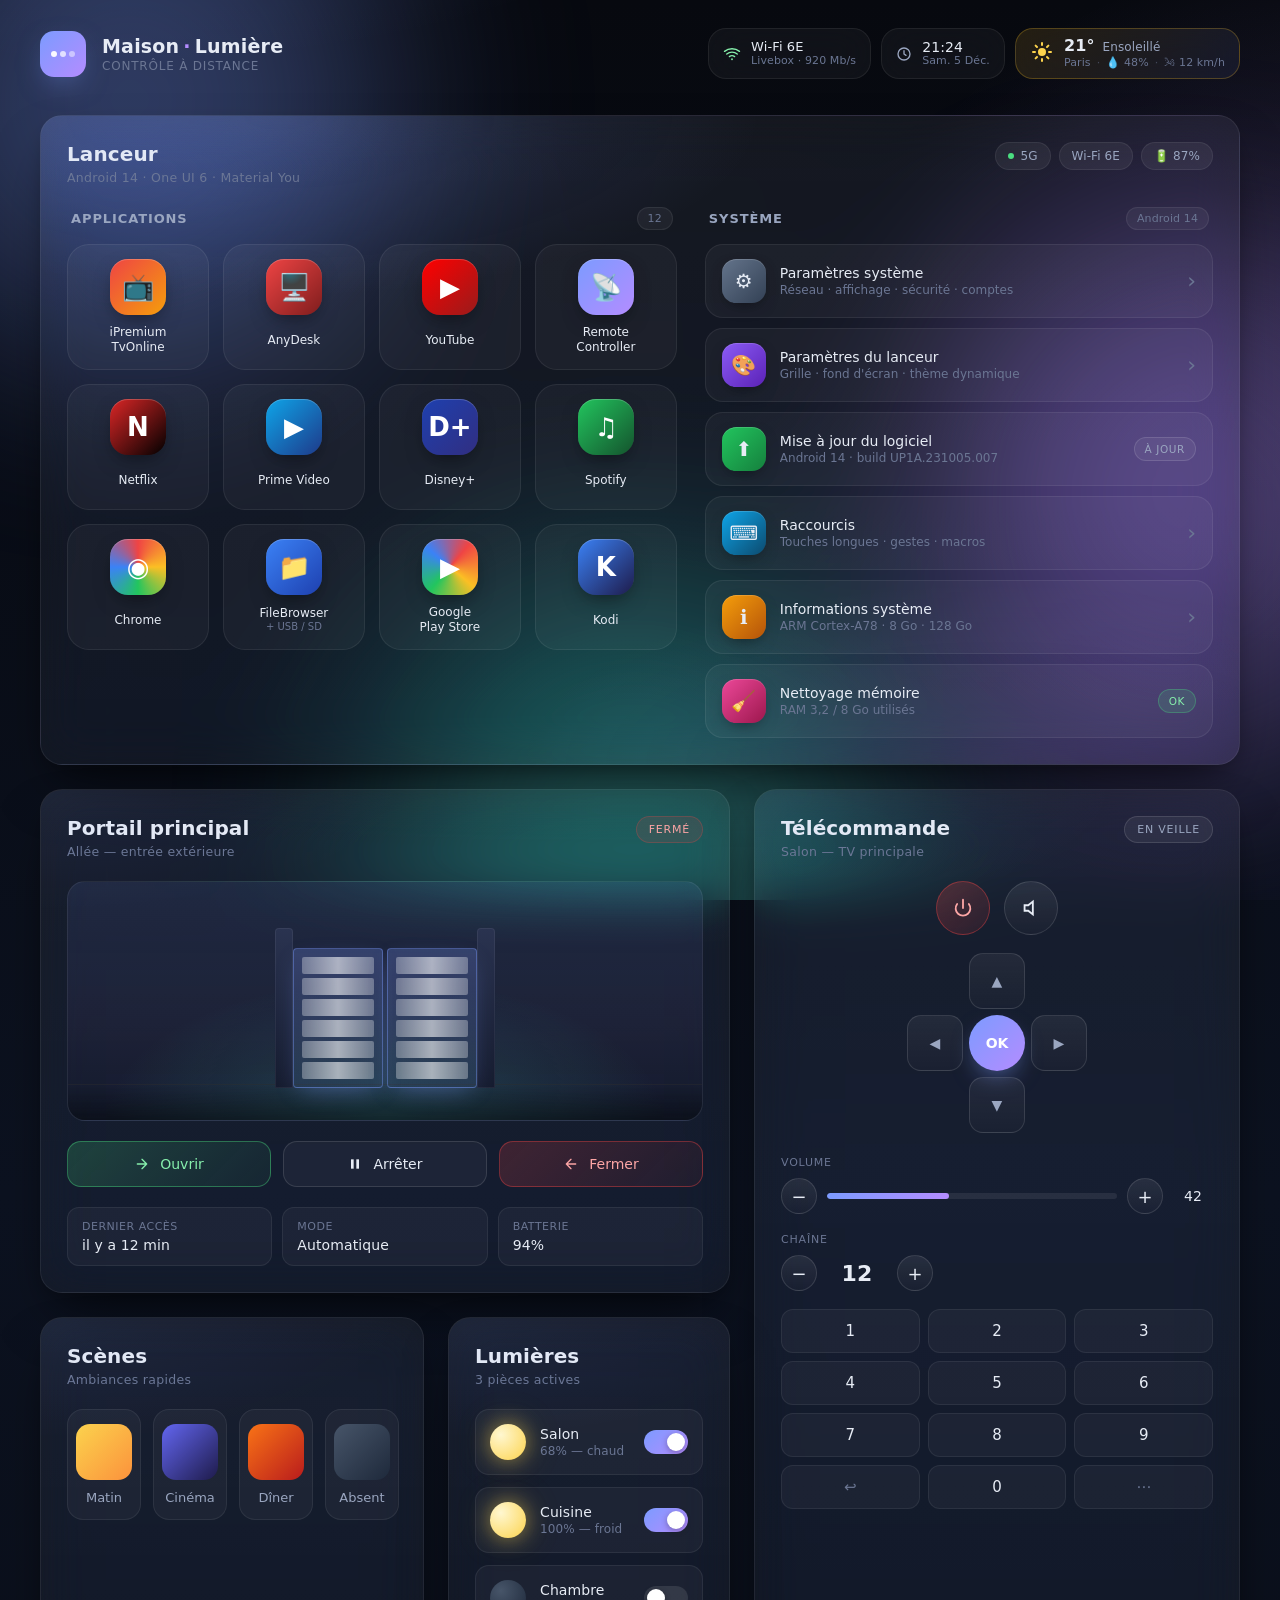
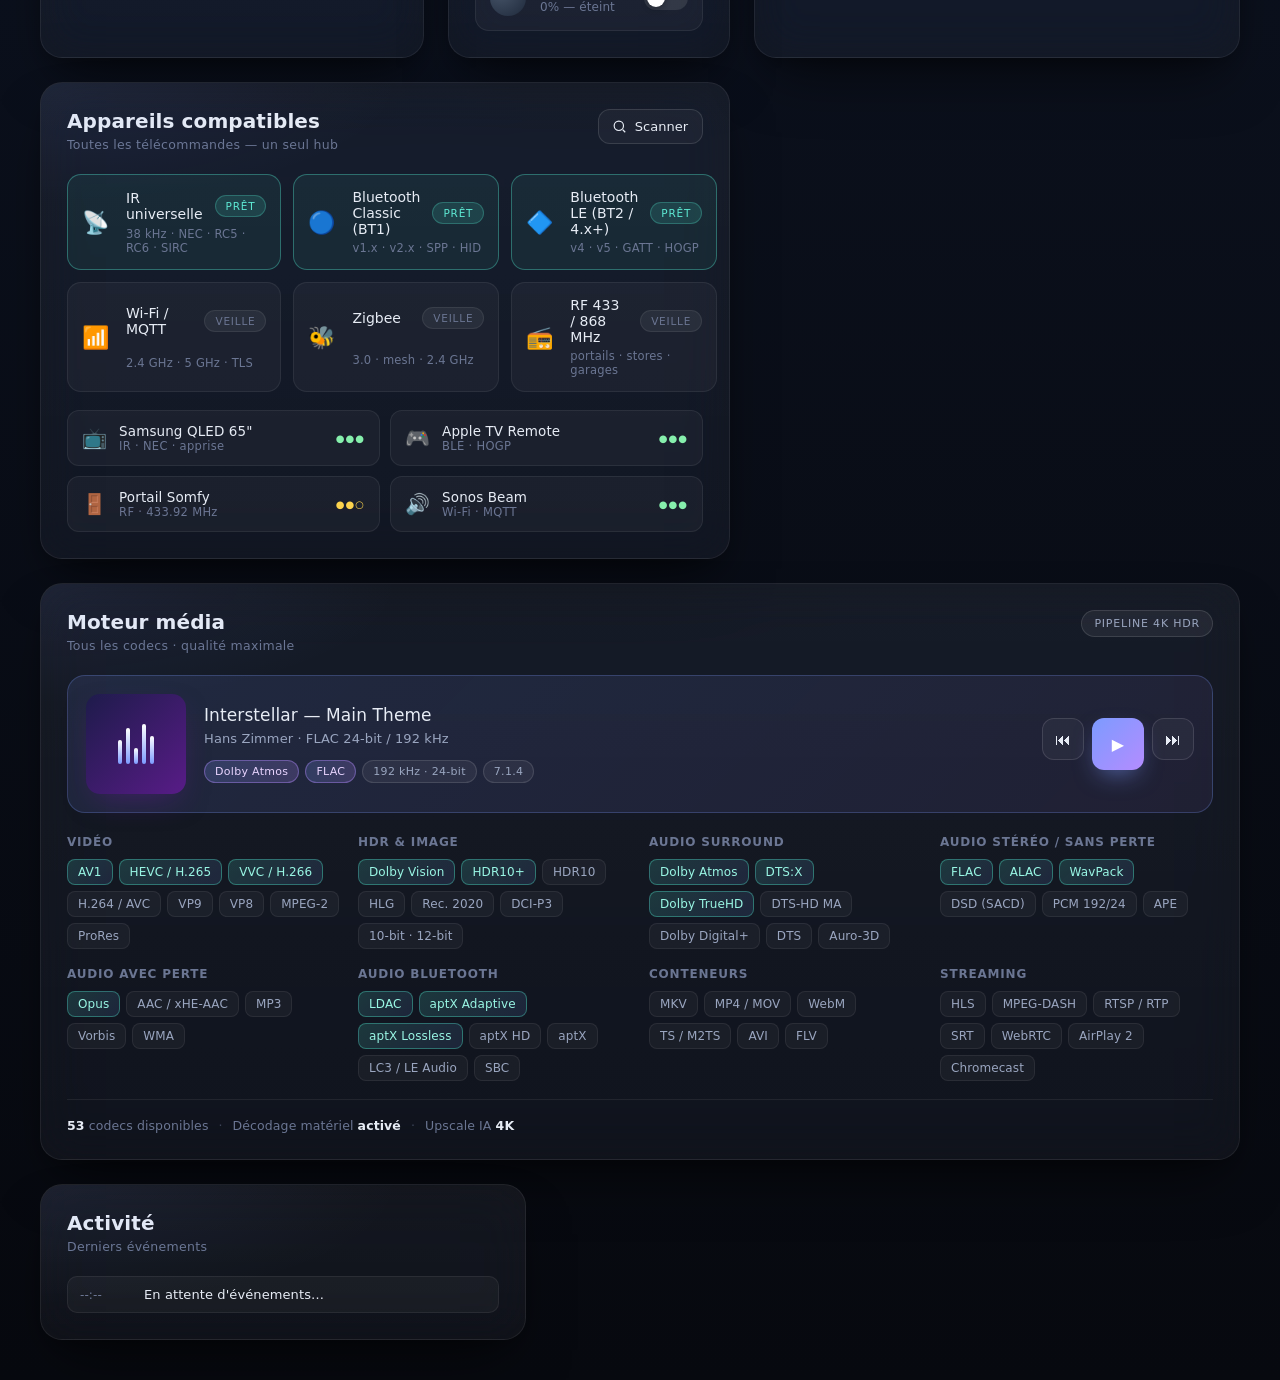
==== examples/remote-control/index.html @ 5a815bd1 "feat: ajout d'une interface télécommande/launcher Android 14 Ajoute un exemple autonome dans example" ====
<!DOCTYPE html>
<html lang="fr">
<head>
  <meta charset="UTF-8" />
  <meta name="viewport" content="width=device-width, initial-scale=1.0" />
  <title>Télécommande — Maison connectée</title>
  <link rel="stylesheet" href="styles.css" />
</head>
<body>
  <div class="ambient">
    <div class="orb orb-1"></div>
    <div class="orb orb-2"></div>
    <div class="orb orb-3"></div>
  </div>

  <header class="topbar">
    <div class="brand">
      <div class="brand-mark">
        <span class="dot"></span>
        <span class="dot"></span>
        <span class="dot"></span>
      </div>
      <div class="brand-text">
        <h1>Maison<span>·</span>Lumière</h1>
        <p>Contrôle à distance</p>
      </div>
    </div>
    <div class="status">
      <div class="status-pill net" id="net-pill" title="Connexion réseau">
        <svg id="net-icon" class="net-icon" viewBox="0 0 24 24" aria-hidden="true">
          <path d="M2 8.5a16 16 0 0 1 20 0"/>
          <path d="M5 12a11 11 0 0 1 14 0"/>
          <path d="M8.5 15.5a6 6 0 0 1 7 0"/>
          <circle cx="12" cy="19" r="1.2" fill="currentColor" stroke="none"/>
        </svg>
        <span class="net-text">
          <span class="net-label" id="net-label">Wi-Fi 6E</span>
          <span class="net-sub" id="net-sub">Livebox · 920 Mb/s</span>
        </span>
      </div>

      <div class="status-pill clock">
        <svg viewBox="0 0 24 24" class="ic"><circle cx="12" cy="12" r="9"/><path d="M12 7v5l3 2"/></svg>
        <span class="clock-block">
          <span id="clock">--:--</span>
          <span class="date" id="date">--</span>
        </span>
      </div>

      <div class="status-pill weather" id="weather-pill" title="Météo">
        <span class="weather-icon" id="weather-icon">
          <svg viewBox="0 0 24 24"><circle cx="12" cy="12" r="4" fill="currentColor"/><g stroke="currentColor" stroke-width="2" stroke-linecap="round"><path d="M12 3v2"/><path d="M12 19v2"/><path d="M3 12h2"/><path d="M19 12h2"/><path d="M5.6 5.6l1.4 1.4"/><path d="M17 17l1.4 1.4"/><path d="M5.6 18.4L7 17"/><path d="M17 7l1.4-1.4"/></g></svg>
        </span>
        <span class="weather-block">
          <span class="weather-top">
            <span id="weather-temp">21°</span>
            <span id="weather-cond">Ensoleillé</span>
          </span>
          <span class="weather-sub">
            <span id="weather-city">Paris</span>
            <span class="dot-sep">·</span>
            <span id="weather-hum">💧 48%</span>
            <span class="dot-sep">·</span>
            <span id="weather-wind">🌬 12 km/h</span>
          </span>
        </span>
      </div>
    </div>
  </header>

  <main class="grid">
    <!-- ========= LAUNCHER ANDROID 14 ========= -->
    <section class="card card-launcher">
      <div class="card-head">
        <div>
          <h2>Lanceur</h2>
          <p class="subtitle">Android 14 · One UI 6 · Material You</p>
        </div>
        <div class="android-status">
          <span class="a-pill"><span class="a-dot"></span>5G</span>
          <span class="a-pill">Wi-Fi 6E</span>
          <span class="a-pill">🔋 87%</span>
        </div>
      </div>

      <div class="launcher-grid">
        <!-- Colonne 1 : Applications -->
        <div class="launcher-col">
          <div class="col-head">
            <h3>Applications</h3>
            <span class="col-count">12</span>
          </div>
          <div class="apps">
            <button class="app" data-app="ipremium">
              <span class="app-icon" style="background:linear-gradient(135deg,#ef4444,#f59e0b)">📺</span>
              <span class="app-name">iPremium<br>TvOnline</span>
            </button>
            <button class="app" data-app="anydesk">
              <span class="app-icon" style="background:linear-gradient(135deg,#ef4444,#7f1d1d)">🖥️</span>
              <span class="app-name">AnyDesk</span>
            </button>
            <button class="app" data-app="youtube">
              <span class="app-icon" style="background:linear-gradient(135deg,#ff0000,#991b1b)">▶</span>
              <span class="app-name">YouTube</span>
            </button>
            <button class="app" data-app="remote">
              <span class="app-icon" style="background:linear-gradient(135deg,#7c9bff,#b48cff)">📡</span>
              <span class="app-name">Remote<br>Controller</span>
            </button>
            <button class="app" data-app="netflix">
              <span class="app-icon" style="background:linear-gradient(135deg,#dc2626,#000)">N</span>
              <span class="app-name">Netflix</span>
            </button>
            <button class="app" data-app="prime">
              <span class="app-icon" style="background:linear-gradient(135deg,#0ea5e9,#1e3a8a)">▶</span>
              <span class="app-name">Prime Video</span>
            </button>
            <button class="app" data-app="disney">
              <span class="app-icon" style="background:linear-gradient(135deg,#1e40af,#312e81)">D+</span>
              <span class="app-name">Disney+</span>
            </button>
            <button class="app" data-app="spotify">
              <span class="app-icon" style="background:linear-gradient(135deg,#22c55e,#14532d)">♫</span>
              <span class="app-name">Spotify</span>
            </button>
            <button class="app" data-app="chrome">
              <span class="app-icon" style="background:conic-gradient(from 0deg,#ef4444,#fbbf24,#22c55e,#3b82f6,#ef4444)">◉</span>
              <span class="app-name">Chrome</span>
            </button>
            <button class="app" data-app="filebrowser">
              <span class="app-icon" style="background:linear-gradient(135deg,#3b82f6,#1e40af)">📁</span>
              <span class="app-name">FileBrowser<br><small>+ USB / SD</small></span>
            </button>
            <button class="app" data-app="playstore">
              <span class="app-icon" style="background:conic-gradient(from 220deg at 50% 50%,#22c55e 0deg,#3b82f6 90deg,#ef4444 180deg,#fbbf24 270deg,#22c55e 360deg)">▶</span>
              <span class="app-name">Google<br>Play Store</span>
            </button>
            <button class="app" data-app="kodi">
              <span class="app-icon" style="background:linear-gradient(135deg,#3b82f6,#1e1b4b)">K</span>
              <span class="app-name">Kodi</span>
            </button>
          </div>
        </div>

        <!-- Colonne 2 : Outils système -->
        <div class="launcher-col">
          <div class="col-head">
            <h3>Système</h3>
            <span class="col-count">Android 14</span>
          </div>
          <div class="tools">
            <button class="tool" data-tool="settings">
              <span class="tool-icon" style="background:linear-gradient(135deg,#64748b,#334155)">⚙️</span>
              <div class="tool-info">
                <span class="tool-name">Paramètres système</span>
                <span class="tool-desc">Réseau · affichage · sécurité · comptes</span>
              </div>
              <span class="tool-arrow">›</span>
            </button>
            <button class="tool" data-tool="launcher">
              <span class="tool-icon" style="background:linear-gradient(135deg,#8b5cf6,#5b21b6)">🎨</span>
              <div class="tool-info">
                <span class="tool-name">Paramètres du lanceur</span>
                <span class="tool-desc">Grille · fond d'écran · thème dynamique</span>
              </div>
              <span class="tool-arrow">›</span>
            </button>
            <button class="tool" data-tool="update">
              <span class="tool-icon" style="background:linear-gradient(135deg,#22c55e,#15803d)">⬆️</span>
              <div class="tool-info">
                <span class="tool-name">Mise à jour du logiciel</span>
                <span class="tool-desc" id="update-desc">Android 14 · build UP1A.231005.007</span>
              </div>
              <span class="tool-badge" id="update-badge">À jour</span>
            </button>
            <button class="tool" data-tool="hotkeys">
              <span class="tool-icon" style="background:linear-gradient(135deg,#0ea5e9,#0c4a6e)">⌨️</span>
              <div class="tool-info">
                <span class="tool-name">Raccourcis</span>
                <span class="tool-desc">Touches longues · gestes · macros</span>
              </div>
              <span class="tool-arrow">›</span>
            </button>
            <button class="tool" data-tool="sysinfo">
              <span class="tool-icon" style="background:linear-gradient(135deg,#f59e0b,#b45309)">ℹ️</span>
              <div class="tool-info">
                <span class="tool-name">Informations système</span>
                <span class="tool-desc" id="sysinfo-desc">ARM Cortex-A78 · 8 Go · 128 Go</span>
              </div>
              <span class="tool-arrow">›</span>
            </button>
            <button class="tool" data-tool="clean">
              <span class="tool-icon" style="background:linear-gradient(135deg,#ec4899,#9d174d)">🧹</span>
              <div class="tool-info">
                <span class="tool-name">Nettoyage mémoire</span>
                <span class="tool-desc" id="clean-desc">RAM 3,2 / 8 Go utilisés</span>
              </div>
              <span class="tool-badge ok" id="clean-badge">OK</span>
            </button>
          </div>

          <!-- Panneau dépliable -->
          <div class="tool-panel" id="tool-panel" hidden>
            <div class="tool-panel-head">
              <h4 id="panel-title">Détails</h4>
              <button class="panel-close" id="panel-close">×</button>
            </div>
            <div class="tool-panel-body" id="panel-body"></div>
          </div>
        </div>
      </div>
    </section>

    <!-- ========= PORTAIL ========= -->
    <section class="card card-gate" id="gate-card">
      <div class="card-head">
        <div>
          <h2>Portail principal</h2>
          <p class="subtitle">Allée — entrée extérieure</p>
        </div>
        <div class="badge" id="gate-badge">Fermé</div>
      </div>

      <div class="gate-stage">
        <div class="gate-ground"></div>
        <div class="gate-pillar left"></div>
        <div class="gate-pillar right"></div>
        <div class="gate-door door-left" id="door-left">
          <div class="bar"></div><div class="bar"></div><div class="bar"></div>
          <div class="bar"></div><div class="bar"></div><div class="bar"></div>
        </div>
        <div class="gate-door door-right" id="door-right">
          <div class="bar"></div><div class="bar"></div><div class="bar"></div>
          <div class="bar"></div><div class="bar"></div><div class="bar"></div>
        </div>
        <div class="gate-glow" id="gate-glow"></div>
      </div>

      <div class="gate-controls">
        <button class="gate-btn open" data-action="open">
          <svg viewBox="0 0 24 24"><path d="M5 12h14M12 5l7 7-7 7"/></svg>
          Ouvrir
        </button>
        <button class="gate-btn pause" data-action="stop">
          <svg viewBox="0 0 24 24"><rect x="6" y="5" width="4" height="14"/><rect x="14" y="5" width="4" height="14"/></svg>
          Arrêter
        </button>
        <button class="gate-btn close" data-action="close">
          <svg viewBox="0 0 24 24"><path d="M19 12H5M12 19l-7-7 7-7"/></svg>
          Fermer
        </button>
      </div>

      <div class="gate-meta">
        <div class="meta-cell">
          <span class="meta-label">Dernier accès</span>
          <span class="meta-value" id="last-access">il y a 12 min</span>
        </div>
        <div class="meta-cell">
          <span class="meta-label">Mode</span>
          <span class="meta-value">Automatique</span>
        </div>
        <div class="meta-cell">
          <span class="meta-label">Batterie</span>
          <span class="meta-value">94%</span>
        </div>
      </div>
    </section>

    <!-- ========= TÉLÉCOMMANDE TV ========= -->
    <section class="card card-remote">
      <div class="card-head">
        <div>
          <h2>Télécommande</h2>
          <p class="subtitle">Salon — TV principale</p>
        </div>
        <div class="badge soft" id="tv-state">En veille</div>
      </div>

      <div class="remote">
        <div class="remote-top">
          <button class="rb power" id="power-btn" title="Marche / Arrêt">
            <svg viewBox="0 0 24 24"><path d="M12 3v9M5.6 7.6a8 8 0 1 0 12.8 0"/></svg>
          </button>
          <button class="rb mute" id="mute-btn" title="Muet">
            <svg viewBox="0 0 24 24"><path d="M9 9H5v6h4l5 4V5L9 9z"/><path class="mute-cross" d="M17 9l4 6M21 9l-4 6"/></svg>
          </button>
        </div>

        <div class="dpad">
          <button class="dpad-btn up" data-dir="up">▲</button>
          <button class="dpad-btn left" data-dir="left">◀</button>
          <button class="dpad-center" id="ok-btn">OK</button>
          <button class="dpad-btn right" data-dir="right">▶</button>
          <button class="dpad-btn down" data-dir="down">▼</button>
        </div>

        <div class="sliders">
          <div class="slider-group">
            <label>Volume</label>
            <div class="slider-row">
              <button class="rb small" data-vol="-1">−</button>
              <div class="slider-track"><div class="slider-fill" id="vol-fill"></div></div>
              <button class="rb small" data-vol="1">+</button>
              <span class="slider-val" id="vol-val">42</span>
            </div>
          </div>
          <div class="slider-group">
            <label>Chaîne</label>
            <div class="slider-row">
              <button class="rb small" data-ch="-1">−</button>
              <div class="channel" id="channel-val">12</div>
              <button class="rb small" data-ch="1">+</button>
            </div>
          </div>
        </div>

        <div class="numpad">
          <button>1</button><button>2</button><button>3</button>
          <button>4</button><button>5</button><button>6</button>
          <button>7</button><button>8</button><button>9</button>
          <button class="ghost">↩</button><button>0</button><button class="ghost">⋯</button>
        </div>
      </div>
    </section>

    <!-- ========= SCÈNES ========= -->
    <section class="card card-scenes">
      <div class="card-head">
        <div>
          <h2>Scènes</h2>
          <p class="subtitle">Ambiances rapides</p>
        </div>
      </div>
      <div class="scenes">
        <button class="scene" data-scene="morning">
          <div class="scene-art morning"></div>
          <span>Matin</span>
        </button>
        <button class="scene" data-scene="cinema">
          <div class="scene-art cinema"></div>
          <span>Cinéma</span>
        </button>
        <button class="scene" data-scene="dinner">
          <div class="scene-art dinner"></div>
          <span>Dîner</span>
        </button>
        <button class="scene" data-scene="away">
          <div class="scene-art away"></div>
          <span>Absent</span>
        </button>
      </div>
    </section>

    <!-- ========= LUMIÈRES ========= -->
    <section class="card card-lights">
      <div class="card-head">
        <div>
          <h2>Lumières</h2>
          <p class="subtitle">3 pièces actives</p>
        </div>
      </div>
      <div class="lights">
        <div class="light" data-room="salon">
          <div class="light-bulb"></div>
          <div class="light-info">
            <span class="light-name">Salon</span>
            <span class="light-detail"><span class="light-pct">68</span>% — chaud</span>
          </div>
          <label class="switch">
            <input type="checkbox" checked />
            <span class="track"></span>
          </label>
        </div>
        <div class="light" data-room="cuisine">
          <div class="light-bulb"></div>
          <div class="light-info">
            <span class="light-name">Cuisine</span>
            <span class="light-detail"><span class="light-pct">100</span>% — froid</span>
          </div>
          <label class="switch">
            <input type="checkbox" checked />
            <span class="track"></span>
          </label>
        </div>
        <div class="light" data-room="chambre">
          <div class="light-bulb off"></div>
          <div class="light-info">
            <span class="light-name">Chambre</span>
            <span class="light-detail"><span class="light-pct">0</span>% — éteint</span>
          </div>
          <label class="switch">
            <input type="checkbox" />
            <span class="track"></span>
          </label>
        </div>
      </div>
    </section>

    <!-- ========= COMPATIBILITÉ ========= -->
    <section class="card card-compat">
      <div class="card-head">
        <div>
          <h2>Appareils compatibles</h2>
          <p class="subtitle">Toutes les télécommandes — un seul hub</p>
        </div>
        <button class="ghost-btn" id="scan-btn">
          <svg viewBox="0 0 24 24"><path d="M21 21l-4.3-4.3M10 18a8 8 0 1 1 0-16 8 8 0 0 1 0 16z"/></svg>
          Scanner
        </button>
      </div>

      <div class="protocols">
        <button class="proto active" data-proto="ir">
          <span class="proto-ic">📡</span>
          <span class="proto-name">IR universelle</span>
          <span class="proto-desc">38 kHz · NEC · RC5 · RC6 · SIRC</span>
          <span class="proto-state">Prêt</span>
        </button>
        <button class="proto active" data-proto="bt1">
          <span class="proto-ic">🔵</span>
          <span class="proto-name">Bluetooth Classic (BT1)</span>
          <span class="proto-desc">v1.x · v2.x · SPP · HID</span>
          <span class="proto-state">Prêt</span>
        </button>
        <button class="proto active" data-proto="bt2">
          <span class="proto-ic">🔷</span>
          <span class="proto-name">Bluetooth LE (BT2 / 4.x+)</span>
          <span class="proto-desc">v4 · v5 · GATT · HOGP</span>
          <span class="proto-state">Prêt</span>
        </button>
        <button class="proto" data-proto="wifi">
          <span class="proto-ic">📶</span>
          <span class="proto-name">Wi-Fi / MQTT</span>
          <span class="proto-desc">2.4 GHz · 5 GHz · TLS</span>
          <span class="proto-state">Veille</span>
        </button>
        <button class="proto" data-proto="zigbee">
          <span class="proto-ic">🐝</span>
          <span class="proto-name">Zigbee</span>
          <span class="proto-desc">3.0 · mesh · 2.4 GHz</span>
          <span class="proto-state">Veille</span>
        </button>
        <button class="proto" data-proto="rf">
          <span class="proto-ic">📻</span>
          <span class="proto-name">RF 433 / 868 MHz</span>
          <span class="proto-desc">portails · stores · garages</span>
          <span class="proto-state">Veille</span>
        </button>
      </div>

      <div class="paired" id="paired-list">
        <div class="paired-item">
          <span class="paired-ic">📺</span>
          <div class="paired-info">
            <span class="paired-name">Samsung QLED 65"</span>
            <span class="paired-meta">IR · NEC · apprise</span>
          </div>
          <span class="paired-rssi good">●●●</span>
        </div>
        <div class="paired-item">
          <span class="paired-ic">🎮</span>
          <div class="paired-info">
            <span class="paired-name">Apple TV Remote</span>
            <span class="paired-meta">BLE · HOGP</span>
          </div>
          <span class="paired-rssi good">●●●</span>
        </div>
        <div class="paired-item">
          <span class="paired-ic">🚪</span>
          <div class="paired-info">
            <span class="paired-name">Portail Somfy</span>
            <span class="paired-meta">RF · 433.92 MHz</span>
          </div>
          <span class="paired-rssi mid">●●○</span>
        </div>
        <div class="paired-item">
          <span class="paired-ic">🔊</span>
          <div class="paired-info">
            <span class="paired-name">Sonos Beam</span>
            <span class="paired-meta">Wi-Fi · MQTT</span>
          </div>
          <span class="paired-rssi good">●●●</span>
        </div>
      </div>
    </section>

    <!-- ========= CODECS / MEDIA ========= -->
    <section class="card card-codecs">
      <div class="card-head">
        <div>
          <h2>Moteur média</h2>
          <p class="subtitle">Tous les codecs · qualité maximale</p>
        </div>
        <div class="badge soft" id="codec-pipeline">Pipeline 4K HDR</div>
      </div>

      <div class="now-playing">
        <div class="np-cover">
          <div class="np-wave"><span></span><span></span><span></span><span></span><span></span></div>
        </div>
        <div class="np-info">
          <span class="np-title">Interstellar — Main Theme</span>
          <span class="np-sub">Hans Zimmer · FLAC 24-bit / 192 kHz</span>
          <div class="np-chips">
            <span class="chip hi">Dolby Atmos</span>
            <span class="chip hi">FLAC</span>
            <span class="chip">192 kHz · 24-bit</span>
            <span class="chip">7.1.4</span>
          </div>
        </div>
        <div class="np-controls">
          <button class="np-btn">⏮</button>
          <button class="np-btn play">▶</button>
          <button class="np-btn">⏭</button>
        </div>
      </div>

      <div class="codec-groups">
        <div class="codec-group">
          <h3>Vidéo</h3>
          <div class="codec-list">
            <span class="codec best">AV1</span>
            <span class="codec best">HEVC / H.265</span>
            <span class="codec best">VVC / H.266</span>
            <span class="codec">H.264 / AVC</span>
            <span class="codec">VP9</span>
            <span class="codec">VP8</span>
            <span class="codec">MPEG-2</span>
            <span class="codec">ProRes</span>
          </div>
        </div>

        <div class="codec-group">
          <h3>HDR &amp; image</h3>
          <div class="codec-list">
            <span class="codec best">Dolby Vision</span>
            <span class="codec best">HDR10+</span>
            <span class="codec">HDR10</span>
            <span class="codec">HLG</span>
            <span class="codec">Rec. 2020</span>
            <span class="codec">DCI-P3</span>
            <span class="codec">10-bit · 12-bit</span>
          </div>
        </div>

        <div class="codec-group">
          <h3>Audio surround</h3>
          <div class="codec-list">
            <span class="codec best">Dolby Atmos</span>
            <span class="codec best">DTS:X</span>
            <span class="codec best">Dolby TrueHD</span>
            <span class="codec">DTS-HD MA</span>
            <span class="codec">Dolby Digital+</span>
            <span class="codec">DTS</span>
            <span class="codec">Auro-3D</span>
          </div>
        </div>

        <div class="codec-group">
          <h3>Audio stéréo / sans perte</h3>
          <div class="codec-list">
            <span class="codec best">FLAC</span>
            <span class="codec best">ALAC</span>
            <span class="codec best">WavPack</span>
            <span class="codec">DSD (SACD)</span>
            <span class="codec">PCM 192/24</span>
            <span class="codec">APE</span>
          </div>
        </div>

        <div class="codec-group">
          <h3>Audio avec perte</h3>
          <div class="codec-list">
            <span class="codec best">Opus</span>
            <span class="codec">AAC / xHE-AAC</span>
            <span class="codec">MP3</span>
            <span class="codec">Vorbis</span>
            <span class="codec">WMA</span>
          </div>
        </div>

        <div class="codec-group">
          <h3>Audio Bluetooth</h3>
          <div class="codec-list">
            <span class="codec best">LDAC</span>
            <span class="codec best">aptX Adaptive</span>
            <span class="codec best">aptX Lossless</span>
            <span class="codec">aptX HD</span>
            <span class="codec">aptX</span>
            <span class="codec">LC3 / LE Audio</span>
            <span class="codec">SBC</span>
          </div>
        </div>

        <div class="codec-group">
          <h3>Conteneurs</h3>
          <div class="codec-list">
            <span class="codec">MKV</span>
            <span class="codec">MP4 / MOV</span>
            <span class="codec">WebM</span>
            <span class="codec">TS / M2TS</span>
            <span class="codec">AVI</span>
            <span class="codec">FLV</span>
          </div>
        </div>

        <div class="codec-group">
          <h3>Streaming</h3>
          <div class="codec-list">
            <span class="codec">HLS</span>
            <span class="codec">MPEG-DASH</span>
            <span class="codec">RTSP / RTP</span>
            <span class="codec">SRT</span>
            <span class="codec">WebRTC</span>
            <span class="codec">AirPlay 2</span>
            <span class="codec">Chromecast</span>
          </div>
        </div>
      </div>

      <div class="codec-foot">
        <span><b id="codec-count">0</b> codecs disponibles</span>
        <span class="dot-sep">·</span>
        <span>Décodage matériel <b>activé</b></span>
        <span class="dot-sep">·</span>
        <span>Upscale IA <b>4K</b></span>
      </div>
    </section>

    <!-- ========= JOURNAL ========= -->
    <section class="card card-log">
      <div class="card-head">
        <div>
          <h2>Activité</h2>
          <p class="subtitle">Derniers événements</p>
        </div>
      </div>
      <ul class="log" id="log">
        <li><span class="log-time">--:--</span><span class="log-msg">En attente d'événements…</span></li>
      </ul>
    </section>
  </main>

  <script src="app.js"></script>
</body>
</html>
---- examples/remote-control/styles.css ----
/* ============ Base ============ */
*, *::before, *::after { box-sizing: border-box; }
html, body { margin: 0; padding: 0; }

:root {
  --bg-0: #07090f;
  --bg-1: #0c1220;
  --bg-2: #11182b;
  --ink: #e7ecf5;
  --ink-soft: #9aa6c0;
  --ink-dim: #6b7693;
  --line: rgba(255,255,255,.07);
  --line-2: rgba(255,255,255,.12);
  --accent: #7c9bff;
  --accent-2: #b48cff;
  --accent-3: #4cd6c1;
  --good: #4ade80;
  --warn: #fbbf24;
  --bad: #ef4444;
  --glass: rgba(255,255,255,.04);
  --glass-2: rgba(255,255,255,.06);
  --shadow: 0 30px 60px -20px rgba(0,0,0,.6), 0 8px 24px -12px rgba(0,0,0,.5);
  --radius: 22px;
  --radius-sm: 14px;
  --font: "Inter", "SF Pro Display", system-ui, -apple-system, "Segoe UI", Roboto, sans-serif;
}

body {
  font-family: var(--font);
  color: var(--ink);
  background:
    radial-gradient(1200px 600px at 10% -10%, rgba(124,155,255,.18), transparent 60%),
    radial-gradient(900px 600px at 110% 10%, rgba(180,140,255,.16), transparent 60%),
    radial-gradient(900px 700px at 50% 120%, rgba(76,214,193,.10), transparent 60%),
    linear-gradient(180deg, var(--bg-0), var(--bg-1) 40%, var(--bg-0));
  min-height: 100vh;
  overflow-x: hidden;
  letter-spacing: .1px;
}

button { font-family: inherit; cursor: pointer; border: none; background: none; color: inherit; }
h1, h2, h3 { margin: 0; font-weight: 600; }
p { margin: 0; }
ul { list-style: none; padding: 0; margin: 0; }

/* ============ Ambient orbs ============ */
.ambient { position: fixed; inset: 0; pointer-events: none; z-index: 0; overflow: hidden; }
.orb { position: absolute; width: 500px; height: 500px; border-radius: 50%; filter: blur(110px); opacity: .35; animation: float 18s ease-in-out infinite; }
.orb-1 { background: #7c9bff; top: -150px; left: -120px; }
.orb-2 { background: #b48cff; top: 30%; right: -150px; animation-delay: -6s; }
.orb-3 { background: #4cd6c1; bottom: -180px; left: 30%; animation-delay: -12s; }

@keyframes float {
  0%, 100% { transform: translate3d(0,0,0); }
  50% { transform: translate3d(40px, -30px, 0); }
}

/* ============ Topbar ============ */
.topbar {
  position: relative; z-index: 2;
  display: flex; align-items: center; justify-content: space-between;
  padding: 28px 40px;
}
.brand { display: flex; align-items: center; gap: 16px; }
.brand-mark {
  width: 46px; height: 46px; border-radius: 14px;
  background: linear-gradient(135deg, var(--accent), var(--accent-2));
  display: grid; place-items: center; gap: 3px;
  grid-template-columns: repeat(3, 6px);
  padding: 11px;
  box-shadow: 0 10px 30px -10px rgba(124,155,255,.6);
}
.brand-mark .dot { width: 6px; height: 6px; border-radius: 50%; background: rgba(255,255,255,.95); }
.brand-mark .dot:nth-child(2) { opacity: .75; }
.brand-mark .dot:nth-child(3) { opacity: .5; }
.brand-text h1 { font-size: 19px; letter-spacing: .2px; }
.brand-text h1 span { color: var(--accent-2); margin: 0 4px; }
.brand-text p { font-size: 12px; color: var(--ink-dim); margin-top: 2px; letter-spacing: .8px; text-transform: uppercase; }

.status { display: flex; gap: 10px; align-items: stretch; }
.status-pill {
  display: inline-flex; align-items: center; gap: 10px;
  padding: 8px 14px; border-radius: 16px;
  background: var(--glass);
  border: 1px solid var(--line);
  font-size: 13px; color: var(--ink-soft);
  backdrop-filter: blur(20px);
}
.status-pill.net,
.status-pill.clock,
.status-pill.weather { padding: 8px 14px; border-radius: 18px; }
.status-pill .ic { width: 16px; height: 16px; stroke: currentColor; stroke-width: 2; fill: none; stroke-linecap: round; flex-shrink: 0; }

.net-icon { width: 18px; height: 18px; stroke: currentColor; stroke-width: 1.8; fill: none; stroke-linecap: round; stroke-linejoin: round; color: #86efac; }
.net-icon.cable circle { fill: currentColor; stroke: none; }
.net-text { display: flex; flex-direction: column; line-height: 1.15; }
.net-label { font-size: 13px; color: var(--ink); }
.net-sub { font-size: 11px; color: var(--ink-dim); }

.clock-block { display: flex; flex-direction: column; line-height: 1.15; }
.clock-block #clock { font-size: 14px; color: var(--ink); font-variant-numeric: tabular-nums; font-weight: 500; }
.clock-block .date { font-size: 11px; color: var(--ink-dim); text-transform: capitalize; }

.status-pill.weather {
  background: linear-gradient(135deg, rgba(251,191,36,.12), rgba(124,155,255,.08));
  border-color: rgba(251,191,36,.25);
}
.weather-icon svg { width: 24px; height: 24px; color: #fcd34d; }
.weather-block { display: flex; flex-direction: column; line-height: 1.15; }
.weather-top { display: flex; gap: 8px; align-items: baseline; }
.weather-top #weather-temp { font-size: 16px; color: var(--ink); font-weight: 600; }
.weather-top #weather-cond { font-size: 12px; color: var(--ink-soft); }
.weather-sub { display: flex; gap: 6px; align-items: center; font-size: 11px; color: var(--ink-dim); margin-top: 2px; flex-wrap: wrap; }
.weather-sub .dot-sep { opacity: .5; }

@media (max-width: 1000px) {
  .net-sub, .clock-block .date, .weather-sub { display: none; }
}
.pulse { width: 8px; height: 8px; border-radius: 50%; background: var(--good); box-shadow: 0 0 0 0 rgba(74,222,128,.5); animation: pulse 2.4s infinite; }
@keyframes pulse {
  0% { box-shadow: 0 0 0 0 rgba(74,222,128,.5); }
  70% { box-shadow: 0 0 0 12px rgba(74,222,128,0); }
  100% { box-shadow: 0 0 0 0 rgba(74,222,128,0); }
}

/* ============ Grid ============ */
.grid {
  position: relative; z-index: 1;
  display: grid;
  grid-template-columns: repeat(12, 1fr);
  gap: 24px;
  padding: 8px 40px 40px;
}

.card {
  position: relative;
  background: linear-gradient(180deg, var(--glass-2), var(--glass));
  border: 1px solid var(--line);
  border-radius: var(--radius);
  padding: 26px;
  box-shadow: var(--shadow);
  backdrop-filter: blur(24px) saturate(140%);
  -webkit-backdrop-filter: blur(24px) saturate(140%);
  overflow: hidden;
}
.card::before {
  content: ""; position: absolute; inset: 0;
  background: radial-gradient(600px 200px at 0% 0%, rgba(124,155,255,.08), transparent 60%);
  pointer-events: none;
}
.card-head {
  display: flex; align-items: flex-start; justify-content: space-between;
  margin-bottom: 22px;
}
.card-head h2 { font-size: 20px; }
.card-head .subtitle { font-size: 12.5px; color: var(--ink-dim); margin-top: 4px; letter-spacing: .3px; }

.badge {
  font-size: 11px; letter-spacing: .8px; text-transform: uppercase;
  padding: 6px 12px; border-radius: 999px;
  background: rgba(239,68,68,.12); color: #fca5a5;
  border: 1px solid rgba(239,68,68,.25);
}
.badge.soft { background: rgba(255,255,255,.06); color: var(--ink-soft); border-color: var(--line-2); }
.badge.ok { background: rgba(74,222,128,.12); color: #86efac; border-color: rgba(74,222,128,.25); }

.ghost-btn {
  display: inline-flex; align-items: center; gap: 8px;
  padding: 9px 14px;
  border-radius: 12px;
  border: 1px solid var(--line-2);
  background: var(--glass);
  color: var(--ink);
  font-size: 13px;
  transition: all .2s ease;
}
.ghost-btn:hover { background: rgba(124,155,255,.12); border-color: rgba(124,155,255,.4); }
.ghost-btn svg { width: 14px; height: 14px; stroke: currentColor; stroke-width: 2; fill: none; }

/* ============ Card layout assignments ============ */
.card-launcher{ grid-column: span 12; }
.card-gate    { grid-column: span 7; }
.card-remote  { grid-column: span 5; grid-row: span 2; }
.card-scenes  { grid-column: span 4; }
.card-lights  { grid-column: span 3; }
.card-compat  { grid-column: span 7; }
.card-codecs  { grid-column: span 12; }
.card-log     { grid-column: span 5; }

@media (max-width: 1200px) {
  .grid { grid-template-columns: repeat(8, 1fr); }
  .card-launcher { grid-column: span 8; }
  .card-gate, .card-compat { grid-column: span 5; }
  .card-remote { grid-column: span 3; grid-row: span 2; }
  .card-scenes, .card-lights, .card-log { grid-column: span 4; }
  .card-codecs { grid-column: span 8; }
}
@media (max-width: 820px) {
  .topbar { padding: 22px 20px; flex-direction: column; gap: 16px; align-items: flex-start; }
  .grid { grid-template-columns: 1fr; padding: 8px 20px 40px; }
  .card-launcher, .card-gate, .card-remote, .card-scenes, .card-lights, .card-compat, .card-codecs, .card-log { grid-column: 1 / -1; grid-row: auto; }
}

/* ============ Launcher Android 14 ============ */
.card-launcher {
  background:
    radial-gradient(800px 300px at 20% 0%, rgba(124,155,255,.18), transparent 60%),
    radial-gradient(800px 300px at 80% 100%, rgba(180,140,255,.14), transparent 60%),
    linear-gradient(180deg, var(--glass-2), var(--glass));
}
.android-status { display: flex; gap: 8px; }
.a-pill {
  display: inline-flex; align-items: center; gap: 6px;
  padding: 6px 12px;
  border-radius: 999px;
  background: rgba(255,255,255,.06);
  border: 1px solid var(--line);
  font-size: 12px; color: var(--ink-soft);
}
.a-dot { width: 6px; height: 6px; border-radius: 50%; background: var(--good); }

.launcher-grid {
  display: grid;
  grid-template-columns: 1.2fr 1fr;
  gap: 28px;
}
.launcher-col { display: flex; flex-direction: column; gap: 14px; min-width: 0; }
.col-head {
  display: flex; align-items: center; justify-content: space-between;
  padding: 0 4px;
}
.col-head h3 {
  font-size: 13px; letter-spacing: .9px; text-transform: uppercase;
  color: var(--ink-soft);
}
.col-count {
  font-size: 11px; color: var(--ink-dim);
  padding: 4px 10px; border-radius: 999px;
  background: rgba(255,255,255,.05);
  border: 1px solid var(--line);
}

/* --- Apps (Material You) --- */
.apps {
  display: grid;
  grid-template-columns: repeat(4, 1fr);
  gap: 14px;
}
.app {
  display: flex; flex-direction: column; align-items: center; gap: 10px;
  padding: 14px 8px;
  border-radius: 22px;
  background: var(--glass);
  border: 1px solid var(--line);
  text-align: center;
  transition: all .2s ease;
}
.app:hover { transform: translateY(-3px); border-color: var(--line-2); background: rgba(255,255,255,.07); }
.app:active { transform: scale(.96); }
.app-icon {
  width: 56px; height: 56px;
  border-radius: 18px;
  display: grid; place-items: center;
  font-size: 26px; color: white;
  font-weight: 700;
  box-shadow: 0 8px 20px -6px rgba(0,0,0,.5), inset 0 1px 0 rgba(255,255,255,.2);
}
.app-name {
  font-size: 12px; color: var(--ink); line-height: 1.25;
  min-height: 30px; display: grid; align-content: center;
}
.app-name small { font-size: 10px; color: var(--ink-dim); }

/* --- Outils système (rows) --- */
.tools { display: flex; flex-direction: column; gap: 10px; }
.tool {
  display: flex; align-items: center; gap: 14px;
  padding: 14px 16px;
  border-radius: 18px;
  background: var(--glass);
  border: 1px solid var(--line);
  text-align: left;
  transition: all .2s ease;
}
.tool:hover { background: rgba(255,255,255,.07); border-color: var(--line-2); }
.tool:active { transform: scale(.99); }
.tool-icon {
  width: 44px; height: 44px;
  border-radius: 14px;
  display: grid; place-items: center;
  font-size: 20px;
  box-shadow: 0 6px 16px -6px rgba(0,0,0,.5), inset 0 1px 0 rgba(255,255,255,.15);
  flex-shrink: 0;
}
.tool-info { flex: 1; display: flex; flex-direction: column; gap: 2px; min-width: 0; }
.tool-name { font-size: 14px; color: var(--ink); font-weight: 500; }
.tool-desc { font-size: 12px; color: var(--ink-dim); overflow: hidden; text-overflow: ellipsis; white-space: nowrap; }
.tool-arrow { color: var(--ink-dim); font-size: 22px; line-height: 1; }
.tool-badge {
  font-size: 10.5px; letter-spacing: .6px; text-transform: uppercase;
  padding: 5px 10px; border-radius: 999px;
  background: rgba(255,255,255,.06);
  border: 1px solid var(--line-2);
  color: var(--ink-soft);
}
.tool-badge.ok { background: rgba(74,222,128,.15); border-color: rgba(74,222,128,.3); color: #86efac; }
.tool-badge.warn { background: rgba(251,191,36,.15); border-color: rgba(251,191,36,.3); color: #fcd34d; }

.tool-panel {
  margin-top: 6px;
  padding: 18px;
  border-radius: 18px;
  background: linear-gradient(135deg, rgba(124,155,255,.10), rgba(180,140,255,.05));
  border: 1px solid rgba(124,155,255,.25);
  animation: slideIn .3s ease;
}
.tool-panel-head { display: flex; align-items: center; justify-content: space-between; margin-bottom: 14px; }
.tool-panel-head h4 { font-size: 15px; color: var(--ink); margin: 0; }
.panel-close {
  width: 28px; height: 28px; border-radius: 50%;
  background: rgba(255,255,255,.08);
  color: var(--ink-soft); font-size: 18px; line-height: 1;
}
.panel-close:hover { background: rgba(255,255,255,.15); color: var(--ink); }
.tool-panel-body { font-size: 13px; color: var(--ink-soft); display: flex; flex-direction: column; gap: 10px; }
.tool-panel-body .row { display: flex; justify-content: space-between; gap: 12px; padding: 8px 0; border-bottom: 1px solid var(--line); }
.tool-panel-body .row:last-child { border-bottom: none; }
.tool-panel-body .row b { color: var(--ink); font-weight: 500; }
.tool-panel-body .bar {
  width: 100%; height: 6px; border-radius: 999px;
  background: rgba(255,255,255,.08); overflow: hidden;
}
.tool-panel-body .bar > span {
  display: block; height: 100%;
  background: linear-gradient(90deg, var(--accent), var(--accent-2));
  border-radius: 999px;
  transition: width .6s ease;
}
.panel-btn {
  align-self: flex-start;
  padding: 10px 18px;
  border-radius: 12px;
  background: linear-gradient(135deg, var(--accent), var(--accent-2));
  color: white; font-weight: 500; font-size: 13px;
  box-shadow: 0 10px 24px -10px rgba(124,155,255,.6);
}
.panel-btn:hover { transform: translateY(-1px); }
.panel-btn.ghost { background: var(--glass); border: 1px solid var(--line-2); color: var(--ink); box-shadow: none; }

@media (max-width: 1100px) {
  .launcher-grid { grid-template-columns: 1fr; }
  .apps { grid-template-columns: repeat(6, 1fr); }
}
@media (max-width: 700px) {
  .apps { grid-template-columns: repeat(4, 1fr); }
}
@media (max-width: 480px) {
  .apps { grid-template-columns: repeat(3, 1fr); }
}

/* ============ Gate ============ */
.gate-stage {
  position: relative;
  height: 240px;
  border-radius: 18px;
  background:
    linear-gradient(180deg, rgba(124,155,255,.10), rgba(180,140,255,.05) 60%, transparent),
    radial-gradient(400px 200px at 50% 100%, rgba(76,214,193,.20), transparent 70%);
  border: 1px solid var(--line);
  overflow: hidden;
  display: flex; align-items: flex-end; justify-content: center;
}
.gate-ground {
  position: absolute; bottom: 0; left: 0; right: 0; height: 36px;
  background: linear-gradient(180deg, transparent, rgba(0,0,0,.4));
  border-top: 1px solid rgba(255,255,255,.08);
}
.gate-pillar {
  position: absolute; bottom: 32px; width: 18px; height: 160px;
  background: linear-gradient(180deg, #2a3350, #161c2f);
  border-radius: 4px 4px 0 0;
  box-shadow: inset 0 0 0 1px rgba(255,255,255,.06);
}
.gate-pillar.left  { left: calc(50% - 110px); }
.gate-pillar.right { right: calc(50% - 110px); }

.gate-door {
  position: absolute; bottom: 32px;
  width: 90px; height: 140px;
  display: grid; grid-template-rows: repeat(6, 1fr); gap: 4px;
  padding: 8px;
  background: linear-gradient(180deg, rgba(124,155,255,.25), rgba(124,155,255,.08));
  border: 1px solid rgba(124,155,255,.4);
  border-radius: 4px;
  transform-origin: top left;
  transition: transform 1.2s cubic-bezier(.65,.05,.35,1);
  box-shadow: 0 8px 24px -8px rgba(124,155,255,.4);
}
.gate-door .bar {
  background: linear-gradient(90deg, rgba(255,255,255,.3), rgba(255,255,255,.6), rgba(255,255,255,.3));
  border-radius: 2px;
}
.gate-door.door-left  { left: calc(50% - 92px); transform-origin: left center; }
.gate-door.door-right { right: calc(50% - 92px); transform-origin: right center; }

.gate-stage.opening .door-left  { transform: perspective(600px) rotateY(-80deg); }
.gate-stage.opening .door-right { transform: perspective(600px) rotateY( 80deg); }
.gate-stage.open    .door-left  { transform: perspective(600px) rotateY(-80deg); }
.gate-stage.open    .door-right { transform: perspective(600px) rotateY( 80deg); }

.gate-glow {
  position: absolute; bottom: 30px; left: 50%; transform: translateX(-50%);
  width: 0; height: 30px; border-radius: 50%;
  background: radial-gradient(closest-side, rgba(255,200,80,.7), transparent 70%);
  opacity: 0; transition: all .8s ease;
}
.gate-stage.open .gate-glow { width: 220px; opacity: 1; }

.gate-controls { display: grid; grid-template-columns: 1fr 1fr 1fr; gap: 12px; margin-top: 20px; }
.gate-btn {
  display: inline-flex; align-items: center; justify-content: center; gap: 10px;
  padding: 14px;
  border-radius: 14px;
  border: 1px solid var(--line-2);
  background: var(--glass);
  color: var(--ink);
  font-weight: 500;
  font-size: 14px;
  transition: all .2s ease;
}
.gate-btn:hover { transform: translateY(-2px); }
.gate-btn svg { width: 16px; height: 16px; stroke: currentColor; stroke-width: 2; fill: none; stroke-linecap: round; stroke-linejoin: round; }
.gate-btn.open  { background: linear-gradient(135deg, rgba(74,222,128,.20), rgba(74,222,128,.05)); border-color: rgba(74,222,128,.4); color: #86efac; }
.gate-btn.open:hover  { box-shadow: 0 10px 30px -8px rgba(74,222,128,.4); }
.gate-btn.close { background: linear-gradient(135deg, rgba(239,68,68,.20), rgba(239,68,68,.05)); border-color: rgba(239,68,68,.4); color: #fca5a5; }
.gate-btn.close:hover { box-shadow: 0 10px 30px -8px rgba(239,68,68,.4); }
.gate-btn.pause svg rect { fill: currentColor; stroke: none; }

.gate-meta { display: grid; grid-template-columns: repeat(3, 1fr); gap: 10px; margin-top: 20px; }
.meta-cell { padding: 12px 14px; background: var(--glass); border: 1px solid var(--line); border-radius: 12px; }
.meta-label { display: block; font-size: 11px; color: var(--ink-dim); letter-spacing: .5px; text-transform: uppercase; }
.meta-value { display: block; margin-top: 4px; font-size: 14px; color: var(--ink); }

/* ============ Remote ============ */
.remote { display: flex; flex-direction: column; gap: 18px; align-items: center; }
.remote-top { display: flex; gap: 14px; justify-content: center; width: 100%; }
.rb {
  width: 54px; height: 54px; border-radius: 50%;
  background: linear-gradient(180deg, rgba(255,255,255,.08), rgba(255,255,255,.02));
  border: 1px solid var(--line-2);
  display: grid; place-items: center;
  transition: all .15s ease;
  color: var(--ink);
}
.rb:hover { transform: scale(1.05); border-color: rgba(124,155,255,.5); }
.rb:active { transform: scale(.95); }
.rb svg { width: 22px; height: 22px; stroke: currentColor; stroke-width: 2; fill: none; stroke-linecap: round; }
.rb.power { background: linear-gradient(135deg, rgba(239,68,68,.25), rgba(239,68,68,.08)); border-color: rgba(239,68,68,.4); color: #fca5a5; }
.rb.power.on { background: linear-gradient(135deg, rgba(74,222,128,.25), rgba(74,222,128,.08)); border-color: rgba(74,222,128,.4); color: #86efac; }
.rb.small { width: 36px; height: 36px; font-size: 18px; }

.mute-cross { opacity: 0; transition: opacity .2s ease; }
.rb.mute.active .mute-cross { opacity: 1; }

.dpad {
  position: relative;
  width: 180px; height: 180px;
  display: grid;
  grid-template-areas:
    ". up ."
    "left center right"
    ". down .";
  grid-template-columns: 1fr 1fr 1fr;
  grid-template-rows: 1fr 1fr 1fr;
  gap: 6px;
}
.dpad-btn {
  background: linear-gradient(180deg, rgba(255,255,255,.06), rgba(255,255,255,.02));
  border: 1px solid var(--line-2);
  border-radius: 14px;
  font-size: 14px; color: var(--ink-soft);
  transition: all .15s ease;
}
.dpad-btn:hover { background: rgba(124,155,255,.15); color: var(--ink); }
.dpad-btn.up    { grid-area: up; }
.dpad-btn.left  { grid-area: left; }
.dpad-btn.right { grid-area: right; }
.dpad-btn.down  { grid-area: down; }
.dpad-center {
  grid-area: center;
  border-radius: 50%;
  background: linear-gradient(135deg, var(--accent), var(--accent-2));
  color: white; font-weight: 600; font-size: 14px;
  box-shadow: 0 10px 24px -8px rgba(124,155,255,.6);
  transition: all .15s ease;
}
.dpad-center:hover { transform: scale(1.04); }
.dpad-center:active { transform: scale(.96); }

.sliders { width: 100%; display: flex; flex-direction: column; gap: 14px; }
.slider-group label { font-size: 11px; color: var(--ink-dim); text-transform: uppercase; letter-spacing: .8px; }
.slider-row { display: flex; align-items: center; gap: 10px; margin-top: 8px; }
.slider-track {
  flex: 1; height: 6px; border-radius: 999px;
  background: rgba(255,255,255,.08);
  overflow: hidden;
  position: relative;
}
.slider-fill {
  height: 100%;
  background: linear-gradient(90deg, var(--accent), var(--accent-2));
  width: 42%;
  transition: width .25s ease;
  border-radius: 999px;
}
.slider-val, .channel {
  min-width: 40px; text-align: center; font-variant-numeric: tabular-nums;
  font-size: 14px; color: var(--ink);
}
.channel { font-size: 22px; font-weight: 600; min-width: 60px; }

.numpad { display: grid; grid-template-columns: repeat(3, 1fr); gap: 8px; width: 100%; }
.numpad button {
  padding: 12px 0;
  border-radius: 12px;
  background: var(--glass);
  border: 1px solid var(--line);
  color: var(--ink);
  font-size: 15px;
  font-variant-numeric: tabular-nums;
  transition: all .15s ease;
}
.numpad button:hover { background: rgba(124,155,255,.15); border-color: rgba(124,155,255,.3); }
.numpad button.ghost { color: var(--ink-dim); }

/* ============ Scenes ============ */
.scenes { display: grid; grid-template-columns: repeat(4, 1fr); gap: 12px; }
.scene {
  display: flex; flex-direction: column; gap: 10px; align-items: center;
  padding: 14px 8px;
  border-radius: 16px;
  border: 1px solid var(--line);
  background: var(--glass);
  color: var(--ink-soft);
  transition: all .2s ease;
}
.scene:hover { transform: translateY(-2px); color: var(--ink); border-color: var(--line-2); }
.scene.active { border-color: rgba(124,155,255,.5); background: rgba(124,155,255,.1); color: var(--ink); }
.scene-art { width: 56px; height: 56px; border-radius: 14px; }
.scene-art.morning { background: linear-gradient(135deg, #fcd34d, #fb923c); }
.scene-art.cinema  { background: linear-gradient(135deg, #6366f1, #1e1b4b); }
.scene-art.dinner  { background: linear-gradient(135deg, #f97316, #b91c1c); }
.scene-art.away    { background: linear-gradient(135deg, #475569, #1e293b); }
.scene span { font-size: 13px; }

/* ============ Lights ============ */
.lights { display: flex; flex-direction: column; gap: 12px; }
.light {
  display: flex; align-items: center; gap: 14px;
  padding: 14px;
  border-radius: 14px;
  background: var(--glass);
  border: 1px solid var(--line);
}
.light-bulb {
  width: 36px; height: 36px; border-radius: 50%;
  background: radial-gradient(circle at 30% 30%, #fff7d0, #fcd34d);
  box-shadow: 0 0 20px rgba(252,211,77,.5), 0 0 40px rgba(252,211,77,.2);
  transition: all .3s ease;
}
.light-bulb.off { background: radial-gradient(circle at 30% 30%, #475569, #1e293b); box-shadow: none; }
.light-info { flex: 1; display: flex; flex-direction: column; gap: 2px; }
.light-name { font-size: 14px; color: var(--ink); }
.light-detail { font-size: 12px; color: var(--ink-dim); }

.switch { position: relative; display: inline-block; width: 44px; height: 24px; }
.switch input { opacity: 0; width: 0; height: 0; }
.switch .track {
  position: absolute; inset: 0; border-radius: 999px;
  background: rgba(255,255,255,.1);
  transition: all .25s ease;
}
.switch .track::before {
  content: ""; position: absolute; left: 3px; top: 3px;
  width: 18px; height: 18px; border-radius: 50%;
  background: #fff; transition: all .25s ease;
  box-shadow: 0 2px 6px rgba(0,0,0,.3);
}
.switch input:checked + .track { background: linear-gradient(135deg, var(--accent), var(--accent-2)); }
.switch input:checked + .track::before { left: 23px; }

/* ============ Compat ============ */
.protocols { display: grid; grid-template-columns: repeat(3, 1fr); gap: 12px; }
.proto {
  display: grid;
  grid-template-columns: 32px 1fr auto;
  grid-template-areas:
    "ic name state"
    "ic desc desc";
  align-items: center; gap: 4px 12px;
  padding: 14px;
  border-radius: 14px;
  border: 1px solid var(--line);
  background: var(--glass);
  text-align: left;
  color: var(--ink-soft);
  transition: all .2s ease;
}
.proto:hover { border-color: var(--line-2); background: rgba(255,255,255,.06); }
.proto.active { border-color: rgba(76,214,193,.4); background: rgba(76,214,193,.08); color: var(--ink); }
.proto-ic { grid-area: ic; font-size: 22px; }
.proto-name { grid-area: name; font-size: 14px; color: var(--ink); font-weight: 500; }
.proto-desc { grid-area: desc; font-size: 11.5px; color: var(--ink-dim); letter-spacing: .2px; }
.proto-state {
  grid-area: state; font-size: 10.5px; letter-spacing: .8px; text-transform: uppercase;
  padding: 4px 10px; border-radius: 999px;
  background: rgba(255,255,255,.06); color: var(--ink-dim);
  border: 1px solid var(--line);
}
.proto.active .proto-state { background: rgba(76,214,193,.15); color: #5eead4; border-color: rgba(76,214,193,.3); }

.paired { margin-top: 18px; display: grid; grid-template-columns: repeat(2, 1fr); gap: 10px; }
.paired-item {
  display: flex; align-items: center; gap: 12px;
  padding: 12px 14px;
  border-radius: 12px;
  background: var(--glass);
  border: 1px solid var(--line);
}
.paired-ic { font-size: 20px; }
.paired-info { flex: 1; display: flex; flex-direction: column; }
.paired-name { font-size: 13.5px; color: var(--ink); }
.paired-meta { font-size: 11.5px; color: var(--ink-dim); letter-spacing: .3px; }
.paired-rssi { font-size: 10px; letter-spacing: 1px; color: var(--ink-dim); }
.paired-rssi.good { color: #86efac; }
.paired-rssi.mid  { color: #fcd34d; }
.paired-rssi.bad  { color: #fca5a5; }

@media (max-width: 1100px) {
  .protocols { grid-template-columns: repeat(2, 1fr); }
  .paired { grid-template-columns: 1fr; }
}

/* ============ Codecs / Media ============ */
.now-playing {
  display: grid;
  grid-template-columns: 100px 1fr auto;
  gap: 18px; align-items: center;
  padding: 18px;
  border-radius: 18px;
  background: linear-gradient(135deg, rgba(124,155,255,.12), rgba(180,140,255,.08));
  border: 1px solid rgba(124,155,255,.25);
  margin-bottom: 22px;
}
.np-cover {
  width: 100px; height: 100px;
  border-radius: 14px;
  background: linear-gradient(135deg, #1e1b4b, #581c87);
  display: grid; place-items: center;
  box-shadow: 0 12px 30px -10px rgba(88,28,135,.6);
}
.np-wave { display: flex; gap: 4px; align-items: flex-end; height: 40px; }
.np-wave span { display: block; width: 4px; background: linear-gradient(180deg, #fff, var(--accent)); border-radius: 2px; animation: wave 1.4s ease-in-out infinite; }
.np-wave span:nth-child(1) { height: 60%; animation-delay: 0s; }
.np-wave span:nth-child(2) { height: 90%; animation-delay: .15s; }
.np-wave span:nth-child(3) { height: 40%; animation-delay: .3s; }
.np-wave span:nth-child(4) { height: 100%; animation-delay: .45s; }
.np-wave span:nth-child(5) { height: 70%; animation-delay: .6s; }
@keyframes wave {
  0%, 100% { transform: scaleY(.5); }
  50% { transform: scaleY(1); }
}

.np-info { display: flex; flex-direction: column; gap: 6px; }
.np-title { font-size: 17px; font-weight: 500; }
.np-sub { font-size: 13px; color: var(--ink-soft); }
.np-chips { display: flex; flex-wrap: wrap; gap: 6px; margin-top: 8px; }
.chip {
  font-size: 11px; padding: 4px 10px;
  border-radius: 999px;
  background: rgba(255,255,255,.06);
  border: 1px solid var(--line-2);
  color: var(--ink-soft);
  letter-spacing: .3px;
}
.chip.hi {
  background: linear-gradient(90deg, rgba(124,155,255,.2), rgba(180,140,255,.2));
  border-color: rgba(180,140,255,.4);
  color: #e9d5ff;
}

.np-controls { display: flex; gap: 8px; }
.np-btn {
  width: 42px; height: 42px; border-radius: 12px;
  background: var(--glass);
  border: 1px solid var(--line-2);
  font-size: 16px; color: var(--ink);
}
.np-btn:hover { background: rgba(124,155,255,.15); }
.np-btn.play {
  width: 52px; height: 52px;
  background: linear-gradient(135deg, var(--accent), var(--accent-2));
  border: none; color: white;
  box-shadow: 0 10px 24px -8px rgba(124,155,255,.6);
}

.codec-groups {
  display: grid; grid-template-columns: repeat(4, 1fr); gap: 18px;
}
.codec-group h3 {
  font-size: 12px; letter-spacing: .8px; text-transform: uppercase;
  color: var(--ink-dim); margin-bottom: 10px;
}
.codec-list { display: flex; flex-wrap: wrap; gap: 6px; }
.codec {
  font-size: 12px;
  padding: 5px 10px;
  border-radius: 8px;
  background: var(--glass);
  border: 1px solid var(--line);
  color: var(--ink-soft);
}
.codec.best {
  background: linear-gradient(135deg, rgba(76,214,193,.18), rgba(124,155,255,.12));
  border-color: rgba(76,214,193,.4);
  color: #99f6e4;
  font-weight: 500;
}

.codec-foot {
  margin-top: 18px; padding-top: 18px;
  border-top: 1px solid var(--line);
  display: flex; gap: 10px; flex-wrap: wrap; align-items: center;
  font-size: 12.5px; color: var(--ink-dim);
}
.codec-foot b { color: var(--ink); }
.dot-sep { color: var(--ink-dim); opacity: .5; }

@media (max-width: 1200px) {
  .codec-groups { grid-template-columns: repeat(2, 1fr); }
}
@media (max-width: 600px) {
  .codec-groups { grid-template-columns: 1fr; }
  .now-playing { grid-template-columns: 1fr; text-align: center; }
  .np-cover { margin: 0 auto; }
}

/* ============ Log ============ */
.log { display: flex; flex-direction: column; gap: 8px; max-height: 320px; overflow-y: auto; }
.log li {
  display: flex; gap: 14px; align-items: baseline;
  padding: 10px 12px;
  border-radius: 10px;
  background: var(--glass);
  border: 1px solid var(--line);
  font-size: 13px;
}
.log-time { color: var(--ink-dim); font-variant-numeric: tabular-nums; font-size: 12px; min-width: 50px; }
.log-msg { color: var(--ink); }
.log li.new { animation: slideIn .35s ease; }
@keyframes slideIn {
  from { opacity: 0; transform: translateX(-8px); }
  to   { opacity: 1; transform: translateX(0); }
}

/* ============ Scrollbar ============ */
::-webkit-scrollbar { width: 8px; height: 8px; }
::-webkit-scrollbar-track { background: transparent; }
::-webkit-scrollbar-thumb { background: rgba(255,255,255,.1); border-radius: 4px; }
::-webkit-scrollbar-thumb:hover { background: rgba(255,255,255,.2); }
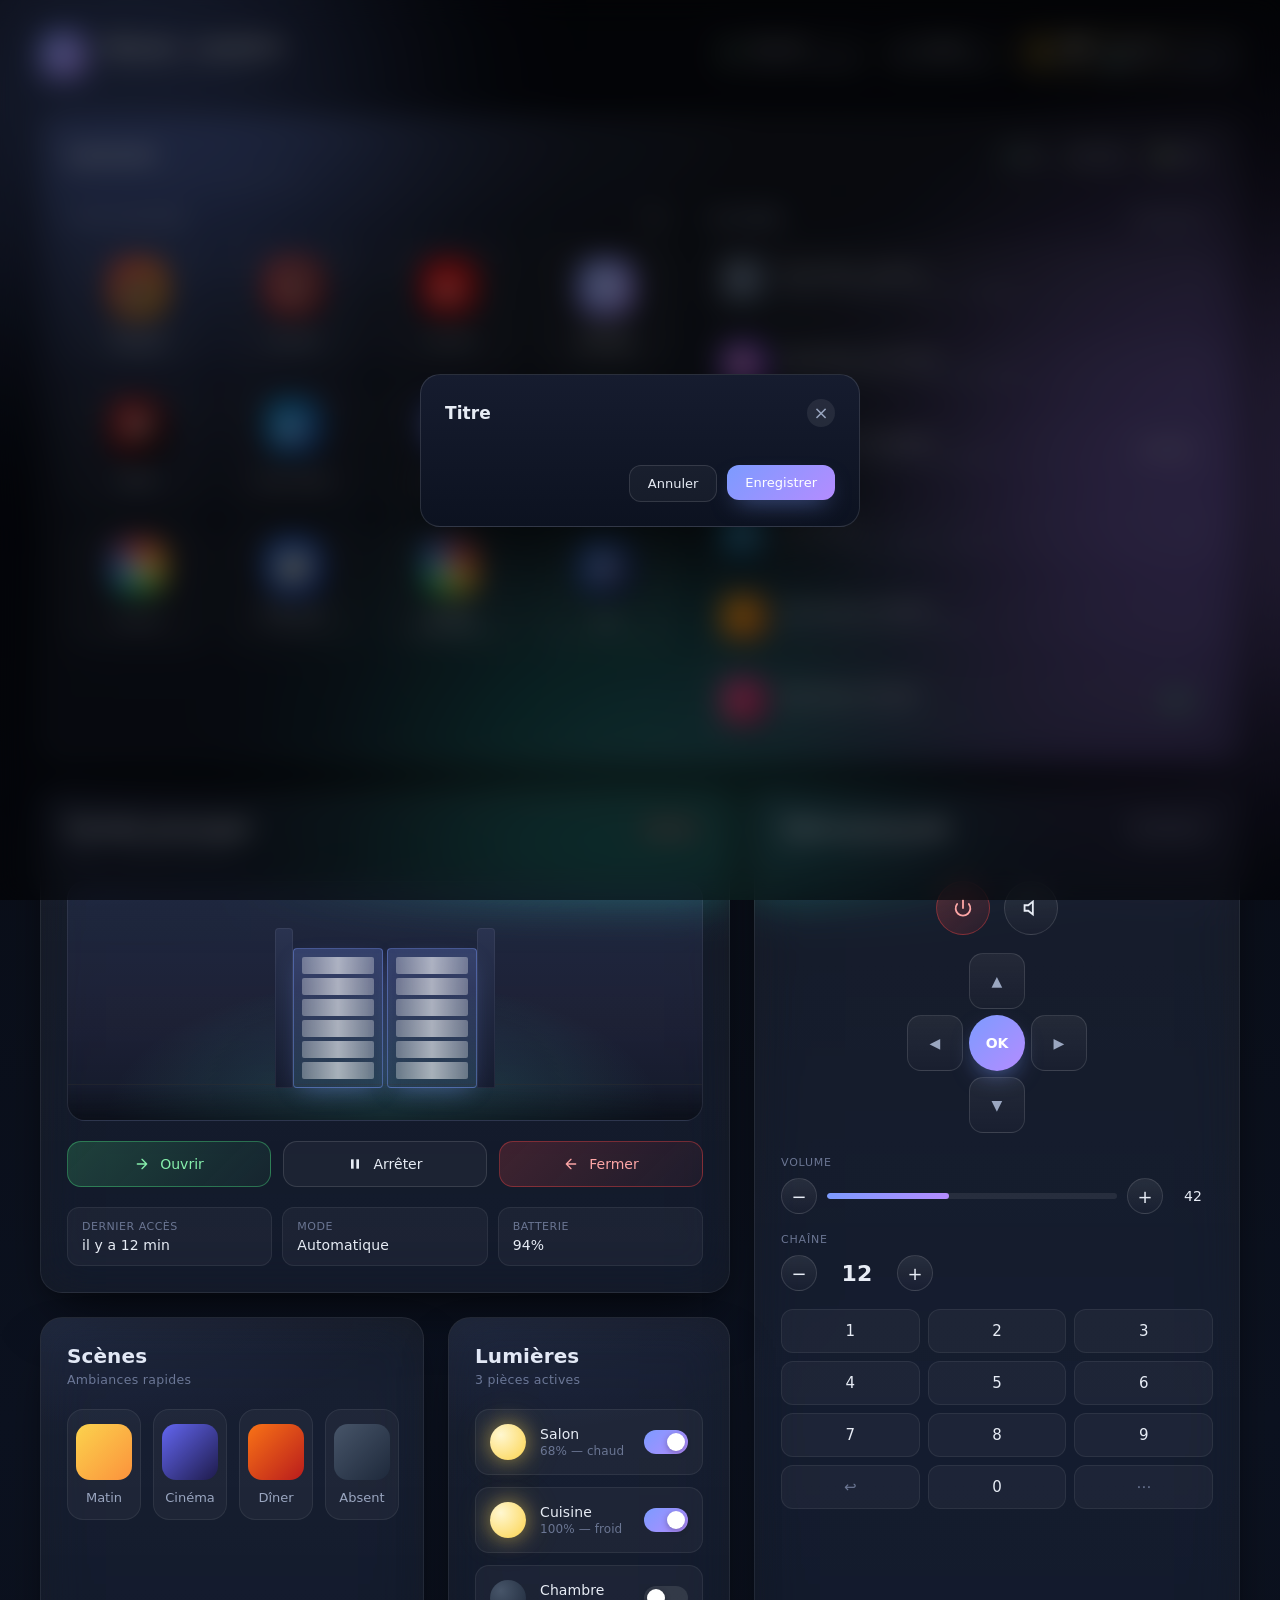
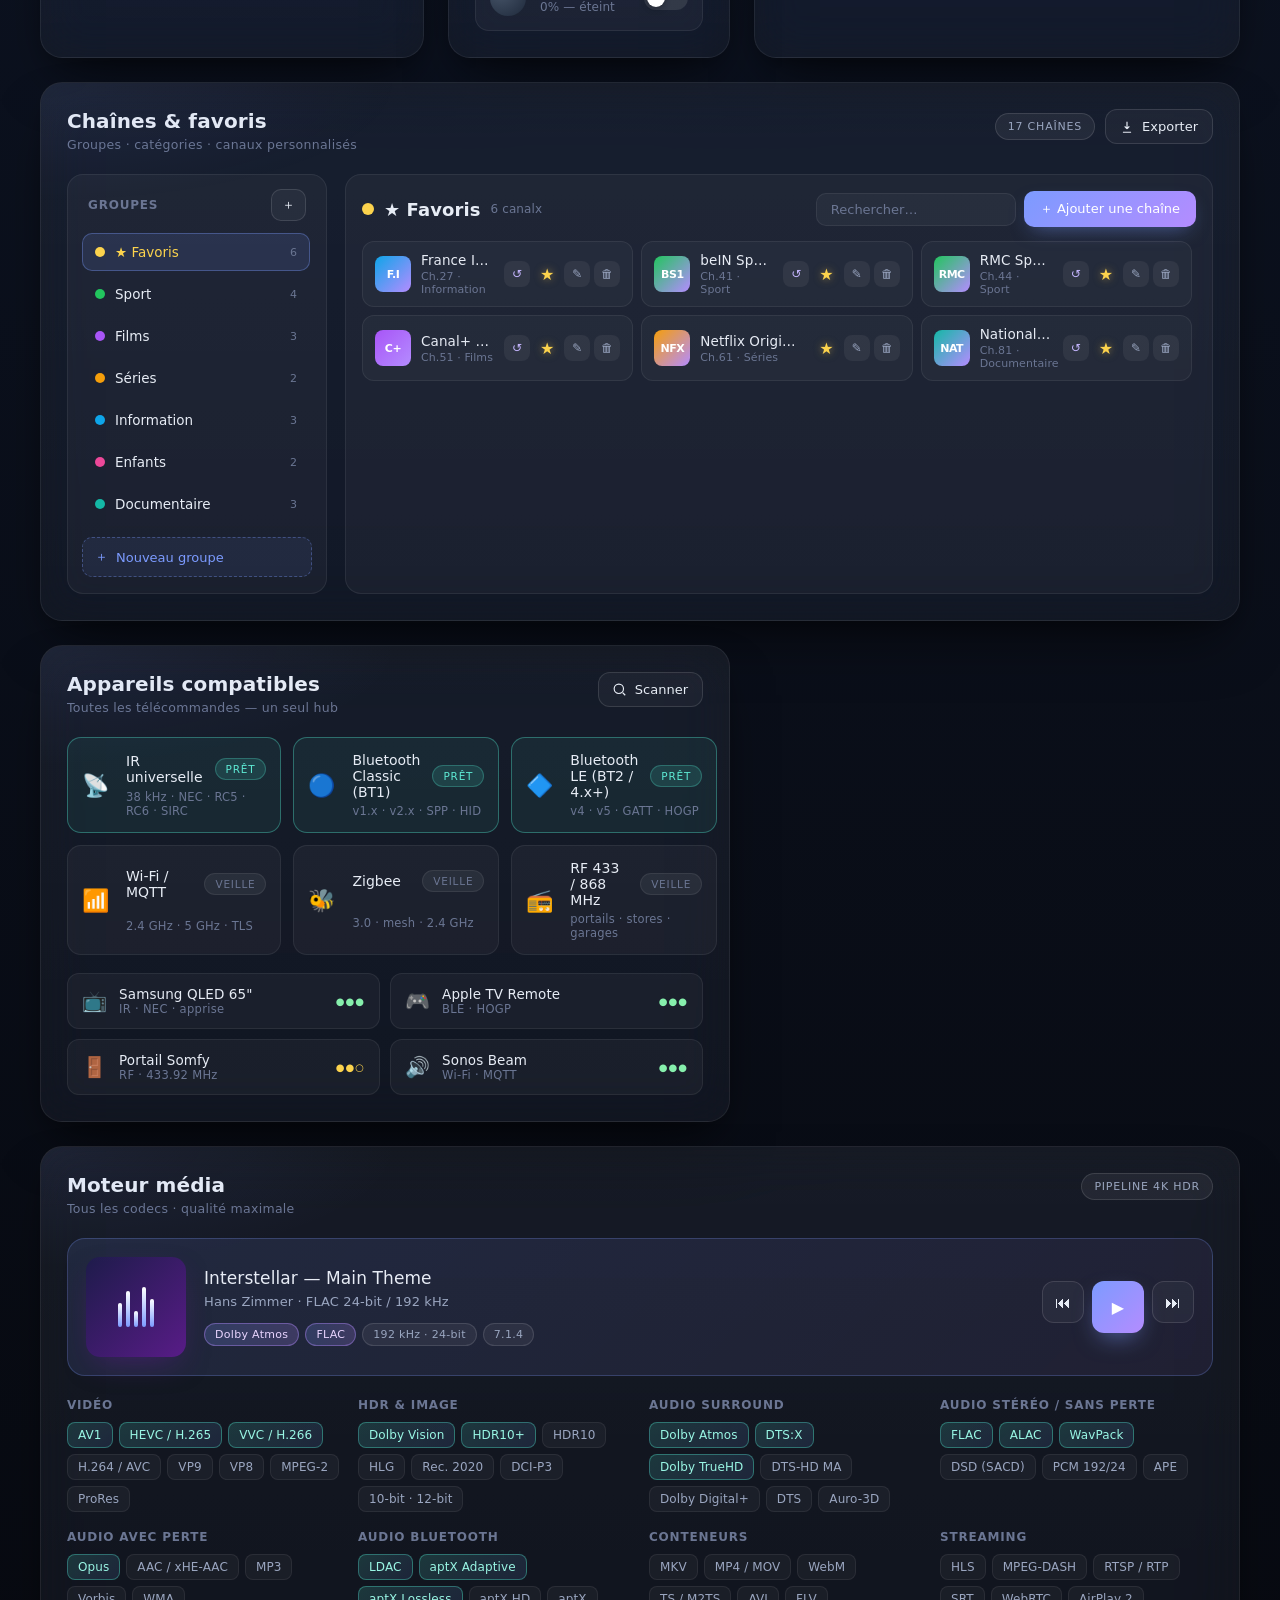
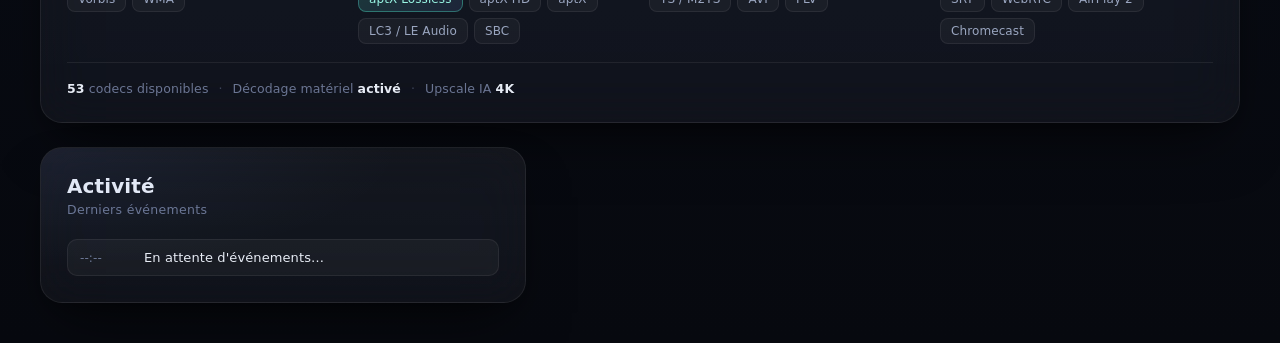
==== commit a5967518: "feat: gestion des chaînes, groupes, favoris et replay 15 jours Ajoute un gestionnaire complet de cha" ====
--- a/examples/remote-control/index.html
+++ b/examples/remote-control/index.html
@@ -397,6 +397,53 @@
       </div>
     </section>
 
+    <!-- ========= CHAÎNES & FAVORIS ========= -->
+    <section class="card card-channels">
+      <div class="card-head">
+        <div>
+          <h2>Chaînes &amp; favoris</h2>
+          <p class="subtitle">Groupes · catégories · canaux personnalisés</p>
+        </div>
+        <div class="card-head-actions">
+          <span class="badge soft" id="ch-count">0 chaînes</span>
+          <button class="ghost-btn" id="export-btn" title="Exporter la liste">
+            <svg viewBox="0 0 24 24"><path d="M12 3v12m0 0l-4-4m4 4l4-4M5 21h14"/></svg>
+            Exporter
+          </button>
+        </div>
+      </div>
+
+      <div class="channels-layout">
+        <!-- Sidebar groupes -->
+        <aside class="groups-pane">
+          <div class="groups-head">
+            <h3>Groupes</h3>
+            <button class="ghost-btn small" id="add-group-btn">＋</button>
+          </div>
+          <ul class="groups" id="groups-list"></ul>
+          <button class="add-group-row" id="add-group-row">
+            <span>＋</span> Nouveau groupe
+          </button>
+        </aside>
+
+        <!-- Canaux du groupe sélectionné -->
+        <div class="channels-pane">
+          <div class="channels-head">
+            <div class="channels-title">
+              <span class="group-color-dot" id="active-group-color"></span>
+              <h3 id="active-group-name">—</h3>
+              <span class="muted" id="active-group-count">0 canaux</span>
+            </div>
+            <div class="channels-actions">
+              <input type="search" class="search-input" id="channel-search" placeholder="Rechercher…" />
+              <button class="primary-btn" id="add-channel-btn">＋ Ajouter une chaîne</button>
+            </div>
+          </div>
+          <ul class="channels-list" id="channels-list"></ul>
+        </div>
+      </div>
+    </section>
+
     <!-- ========= COMPATIBILITÉ ========= -->
     <section class="card card-compat">
       <div class="card-head">
@@ -642,6 +689,21 @@
     </section>
   </main>
 
+  <!-- ========= MODAL ========= -->
+  <div class="modal-overlay" id="modal" hidden>
+    <div class="modal">
+      <div class="modal-head">
+        <h3 id="modal-title">Titre</h3>
+        <button class="panel-close" id="modal-close">×</button>
+      </div>
+      <form class="modal-body" id="modal-form"></form>
+      <div class="modal-foot">
+        <button type="button" class="panel-btn ghost" id="modal-cancel">Annuler</button>
+        <button type="button" class="panel-btn" id="modal-ok">Enregistrer</button>
+      </div>
+    </div>
+  </div>
+
   <script src="app.js"></script>
 </body>
 </html>
--- a/examples/remote-control/styles.css
+++ b/examples/remote-control/styles.css
@@ -183,13 +183,14 @@
 .card-remote  { grid-column: span 5; grid-row: span 2; }
 .card-scenes  { grid-column: span 4; }
 .card-lights  { grid-column: span 3; }
+.card-channels{ grid-column: span 12; }
 .card-compat  { grid-column: span 7; }
 .card-codecs  { grid-column: span 12; }
 .card-log     { grid-column: span 5; }
 
 @media (max-width: 1200px) {
   .grid { grid-template-columns: repeat(8, 1fr); }
-  .card-launcher { grid-column: span 8; }
+  .card-launcher, .card-channels { grid-column: span 8; }
   .card-gate, .card-compat { grid-column: span 5; }
   .card-remote { grid-column: span 3; grid-row: span 2; }
   .card-scenes, .card-lights, .card-log { grid-column: span 4; }
@@ -198,7 +199,7 @@
 @media (max-width: 820px) {
   .topbar { padding: 22px 20px; flex-direction: column; gap: 16px; align-items: flex-start; }
   .grid { grid-template-columns: 1fr; padding: 8px 20px 40px; }
-  .card-launcher, .card-gate, .card-remote, .card-scenes, .card-lights, .card-compat, .card-codecs, .card-log { grid-column: 1 / -1; grid-row: auto; }
+  .card-launcher, .card-gate, .card-remote, .card-scenes, .card-lights, .card-channels, .card-compat, .card-codecs, .card-log { grid-column: 1 / -1; grid-row: auto; }
 }
 
 /* ============ Launcher Android 14 ============ */
@@ -763,6 +764,305 @@
   to   { opacity: 1; transform: translateX(0); }
 }
 
+/* ============ Channels & favorites ============ */
+.card-head-actions { display: flex; gap: 10px; align-items: center; }
+.ghost-btn.small { padding: 6px 10px; font-size: 13px; border-radius: 10px; }
+
+.channels-layout {
+  display: grid;
+  grid-template-columns: 260px 1fr;
+  gap: 18px;
+  min-height: 420px;
+}
+
+.groups-pane {
+  display: flex; flex-direction: column;
+  background: var(--glass);
+  border: 1px solid var(--line);
+  border-radius: 16px;
+  padding: 14px;
+  gap: 8px;
+}
+.groups-head { display: flex; align-items: center; justify-content: space-between; padding: 0 6px 4px; }
+.groups-head h3 { font-size: 12px; letter-spacing: .8px; text-transform: uppercase; color: var(--ink-dim); }
+
+.groups { display: flex; flex-direction: column; gap: 4px; max-height: 380px; overflow-y: auto; padding-right: 2px; }
+.group-row {
+  display: flex; align-items: center; gap: 10px;
+  padding: 10px 12px;
+  border-radius: 10px;
+  background: transparent;
+  border: 1px solid transparent;
+  transition: all .15s ease;
+  cursor: pointer;
+  text-align: left;
+  width: 100%;
+}
+.group-row:hover { background: rgba(255,255,255,.05); border-color: var(--line); }
+.group-row.active { background: rgba(124,155,255,.12); border-color: rgba(124,155,255,.35); }
+.group-row .group-color-dot { width: 10px; height: 10px; border-radius: 50%; flex-shrink: 0; }
+.group-row .group-name { flex: 1; font-size: 13.5px; color: var(--ink); min-width: 0; overflow: hidden; text-overflow: ellipsis; white-space: nowrap; }
+.group-row .group-count { font-size: 11px; color: var(--ink-dim); font-variant-numeric: tabular-nums; }
+.group-row .group-actions { display: none; gap: 4px; }
+.group-row:hover .group-actions, .group-row.active .group-actions { display: flex; }
+.group-row.fav .group-name { color: #fcd34d; font-weight: 500; }
+.group-row.fav .group-color-dot { background: #fcd34d; }
+
+.icon-btn {
+  width: 26px; height: 26px;
+  border-radius: 8px;
+  background: rgba(255,255,255,.06);
+  color: var(--ink-soft);
+  font-size: 12px;
+  display: grid; place-items: center;
+  transition: all .15s ease;
+}
+.icon-btn:hover { background: rgba(124,155,255,.18); color: var(--ink); }
+.icon-btn.danger:hover { background: rgba(239,68,68,.2); color: #fca5a5; }
+
+.add-group-row {
+  display: flex; align-items: center; gap: 8px;
+  padding: 10px 12px; margin-top: 6px;
+  border-radius: 10px;
+  background: rgba(124,155,255,.08);
+  border: 1px dashed rgba(124,155,255,.35);
+  color: var(--accent);
+  font-size: 13px;
+  transition: all .15s ease;
+}
+.add-group-row:hover { background: rgba(124,155,255,.15); border-style: solid; }
+
+.channels-pane {
+  display: flex; flex-direction: column;
+  background: var(--glass);
+  border: 1px solid var(--line);
+  border-radius: 16px;
+  padding: 16px;
+  gap: 14px;
+}
+.channels-head {
+  display: flex; align-items: center; justify-content: space-between;
+  gap: 14px; flex-wrap: wrap;
+}
+.channels-title { display: flex; align-items: center; gap: 10px; }
+.channels-title .group-color-dot { width: 12px; height: 12px; border-radius: 50%; }
+.channels-title h3 { font-size: 18px; color: var(--ink); }
+.channels-title .muted { font-size: 12px; color: var(--ink-dim); }
+
+.channels-actions { display: flex; gap: 8px; align-items: center; }
+.search-input {
+  padding: 8px 14px;
+  border-radius: 10px;
+  background: rgba(255,255,255,.04);
+  border: 1px solid var(--line);
+  color: var(--ink);
+  font-size: 13px;
+  font-family: inherit;
+  outline: none;
+  width: 200px;
+  transition: all .15s ease;
+}
+.search-input:focus { border-color: rgba(124,155,255,.5); background: rgba(124,155,255,.06); }
+.search-input::placeholder { color: var(--ink-dim); }
+
+.primary-btn {
+  padding: 9px 16px;
+  border-radius: 10px;
+  background: linear-gradient(135deg, var(--accent), var(--accent-2));
+  color: white; font-size: 13px; font-weight: 500;
+  box-shadow: 0 8px 20px -8px rgba(124,155,255,.5);
+  transition: all .15s ease;
+  white-space: nowrap;
+}
+.primary-btn:hover { transform: translateY(-1px); box-shadow: 0 10px 24px -8px rgba(124,155,255,.6); }
+.primary-btn:active { transform: scale(.97); }
+
+.channels-list {
+  display: grid;
+  grid-template-columns: repeat(auto-fill, minmax(220px, 1fr));
+  gap: 8px;
+  max-height: 480px;
+  overflow-y: auto;
+  padding-right: 4px;
+}
+.channel-item {
+  display: flex; align-items: center; gap: 10px;
+  padding: 10px 12px;
+  border-radius: 12px;
+  background: rgba(255,255,255,.03);
+  border: 1px solid var(--line);
+  transition: all .15s ease;
+}
+.channel-item:hover { background: rgba(255,255,255,.06); border-color: var(--line-2); }
+.channel-logo {
+  width: 36px; height: 36px;
+  border-radius: 8px;
+  display: grid; place-items: center;
+  font-size: 11px; font-weight: 700; color: white;
+  flex-shrink: 0;
+  background: linear-gradient(135deg, var(--accent), var(--accent-2));
+  letter-spacing: -.5px;
+}
+.channel-info { flex: 1; min-width: 0; display: flex; flex-direction: column; gap: 2px; }
+.channel-name { font-size: 13.5px; color: var(--ink); overflow: hidden; text-overflow: ellipsis; white-space: nowrap; }
+.channel-meta { font-size: 11px; color: var(--ink-dim); }
+.channel-actions { display: flex; gap: 4px; }
+.fav-star { font-size: 16px; color: var(--ink-dim); transition: all .15s ease; }
+.fav-star.on { color: #fcd34d; text-shadow: 0 0 8px rgba(252,211,77,.5); }
+.fav-star:hover { transform: scale(1.15); }
+
+.empty-state {
+  grid-column: 1 / -1;
+  display: flex; flex-direction: column; align-items: center; gap: 10px;
+  padding: 48px 20px;
+  color: var(--ink-dim);
+  text-align: center;
+}
+.empty-state .empty-icon { font-size: 38px; opacity: .5; }
+.empty-state .empty-text { font-size: 13px; }
+
+@media (max-width: 900px) {
+  .channels-layout { grid-template-columns: 1fr; }
+  .search-input { width: 100%; }
+  .channels-actions { width: 100%; }
+}
+
+/* ============ Modal ============ */
+.modal-overlay {
+  position: fixed; inset: 0;
+  background: rgba(0,0,0,.55);
+  backdrop-filter: blur(14px);
+  display: grid; place-items: center;
+  z-index: 100;
+  animation: fadeIn .2s ease;
+}
+@keyframes fadeIn { from { opacity: 0; } to { opacity: 1; } }
+
+.modal {
+  width: min(440px, 92vw);
+  background: linear-gradient(180deg, #161c2f, #0c1220);
+  border: 1px solid var(--line-2);
+  border-radius: 20px;
+  padding: 24px;
+  box-shadow: 0 40px 80px -20px rgba(0,0,0,.6);
+  animation: modalIn .25s cubic-bezier(.34,1.5,.64,1);
+}
+@keyframes modalIn { from { transform: scale(.94); opacity: 0; } to { transform: scale(1); opacity: 1; } }
+
+.modal-head { display: flex; align-items: center; justify-content: space-between; margin-bottom: 18px; }
+.modal-head h3 { font-size: 17px; color: var(--ink); }
+
+.modal-body { display: flex; flex-direction: column; gap: 14px; }
+.field { display: flex; flex-direction: column; gap: 6px; }
+.field label { font-size: 11px; color: var(--ink-dim); letter-spacing: .6px; text-transform: uppercase; }
+.field input, .field select, .field textarea {
+  padding: 11px 14px;
+  border-radius: 10px;
+  background: rgba(255,255,255,.05);
+  border: 1px solid var(--line-2);
+  color: var(--ink);
+  font-size: 14px;
+  font-family: inherit;
+  outline: none;
+  transition: all .15s ease;
+}
+.field input:focus, .field select:focus, .field textarea:focus {
+  border-color: rgba(124,155,255,.5); background: rgba(124,155,255,.06);
+}
+.field .swatches { display: flex; gap: 8px; flex-wrap: wrap; }
+.field .swatch {
+  width: 28px; height: 28px; border-radius: 50%;
+  border: 2px solid transparent;
+  cursor: pointer;
+  transition: all .15s ease;
+}
+.field .swatch.active { border-color: white; transform: scale(1.1); }
+
+.modal-foot { display: flex; justify-content: flex-end; gap: 10px; margin-top: 20px; }
+
+.modal.modal-wide { width: min(720px, 96vw); }
+
+.checkbox-row { display: flex; align-items: center; gap: 10px; font-size: 13.5px; color: var(--ink); cursor: pointer; }
+.checkbox-row input[type=checkbox] { width: 18px; height: 18px; accent-color: var(--accent); cursor: pointer; }
+
+.catchup-btn { color: #c4b5fd; }
+.catchup-btn:hover { background: rgba(180,140,255,.2); color: #ddd6fe; }
+
+.catchup-head { margin-bottom: 14px; }
+.catchup-meta { display: flex; align-items: center; gap: 14px; }
+.catchup-chan-logo {
+  width: 48px; height: 48px;
+  border-radius: 12px;
+  display: grid; place-items: center;
+  background: linear-gradient(135deg, var(--accent), var(--accent-2));
+  color: white; font-weight: 700; font-size: 14px;
+  letter-spacing: -.5px;
+}
+.catchup-channel { font-size: 15px; color: var(--ink); font-weight: 500; }
+.catchup-sub { font-size: 12px; color: var(--ink-dim); margin-top: 2px; }
+
+.day-tabs {
+  display: flex; gap: 6px;
+  padding: 8px 4px;
+  overflow-x: auto;
+  border-bottom: 1px solid var(--line);
+  margin-bottom: 14px;
+  scrollbar-width: thin;
+}
+.day-tab {
+  padding: 8px 14px;
+  border-radius: 10px;
+  background: var(--glass);
+  border: 1px solid var(--line);
+  color: var(--ink-soft);
+  font-size: 12.5px;
+  white-space: nowrap;
+  transition: all .15s ease;
+  text-transform: capitalize;
+}
+.day-tab:hover { background: rgba(255,255,255,.07); color: var(--ink); }
+.day-tab.active {
+  background: linear-gradient(135deg, var(--accent), var(--accent-2));
+  border-color: transparent;
+  color: white;
+  box-shadow: 0 6px 16px -8px rgba(124,155,255,.6);
+}
+
+.prog-list {
+  display: flex; flex-direction: column; gap: 6px;
+  max-height: 50vh; overflow-y: auto;
+  padding-right: 4px;
+}
+.prog-item {
+  display: grid;
+  grid-template-columns: 60px 1fr auto;
+  align-items: center; gap: 14px;
+  padding: 10px 14px;
+  border-radius: 10px;
+  background: rgba(255,255,255,.03);
+  border: 1px solid var(--line);
+  transition: all .15s ease;
+}
+.prog-item:hover { background: rgba(124,155,255,.08); border-color: rgba(124,155,255,.25); }
+.prog-time { font-variant-numeric: tabular-nums; font-size: 13.5px; color: var(--accent); font-weight: 500; }
+.prog-info { display: flex; flex-direction: column; gap: 2px; min-width: 0; }
+.prog-title { font-size: 13.5px; color: var(--ink); overflow: hidden; text-overflow: ellipsis; white-space: nowrap; }
+.prog-meta { font-size: 11.5px; color: var(--ink-dim); }
+.prog-watch {
+  padding: 6px 14px;
+  border-radius: 8px;
+  background: rgba(74,222,128,.15);
+  border: 1px solid rgba(74,222,128,.3);
+  color: #86efac;
+  font-size: 12px;
+  transition: all .15s ease;
+}
+.prog-watch:hover:not(:disabled) {
+  background: rgba(74,222,128,.25);
+  border-color: rgba(74,222,128,.5);
+}
+.prog-watch:disabled { opacity: .6; cursor: default; }
+
 /* ============ Scrollbar ============ */
 ::-webkit-scrollbar { width: 8px; height: 8px; }
 ::-webkit-scrollbar-track { background: transparent; }
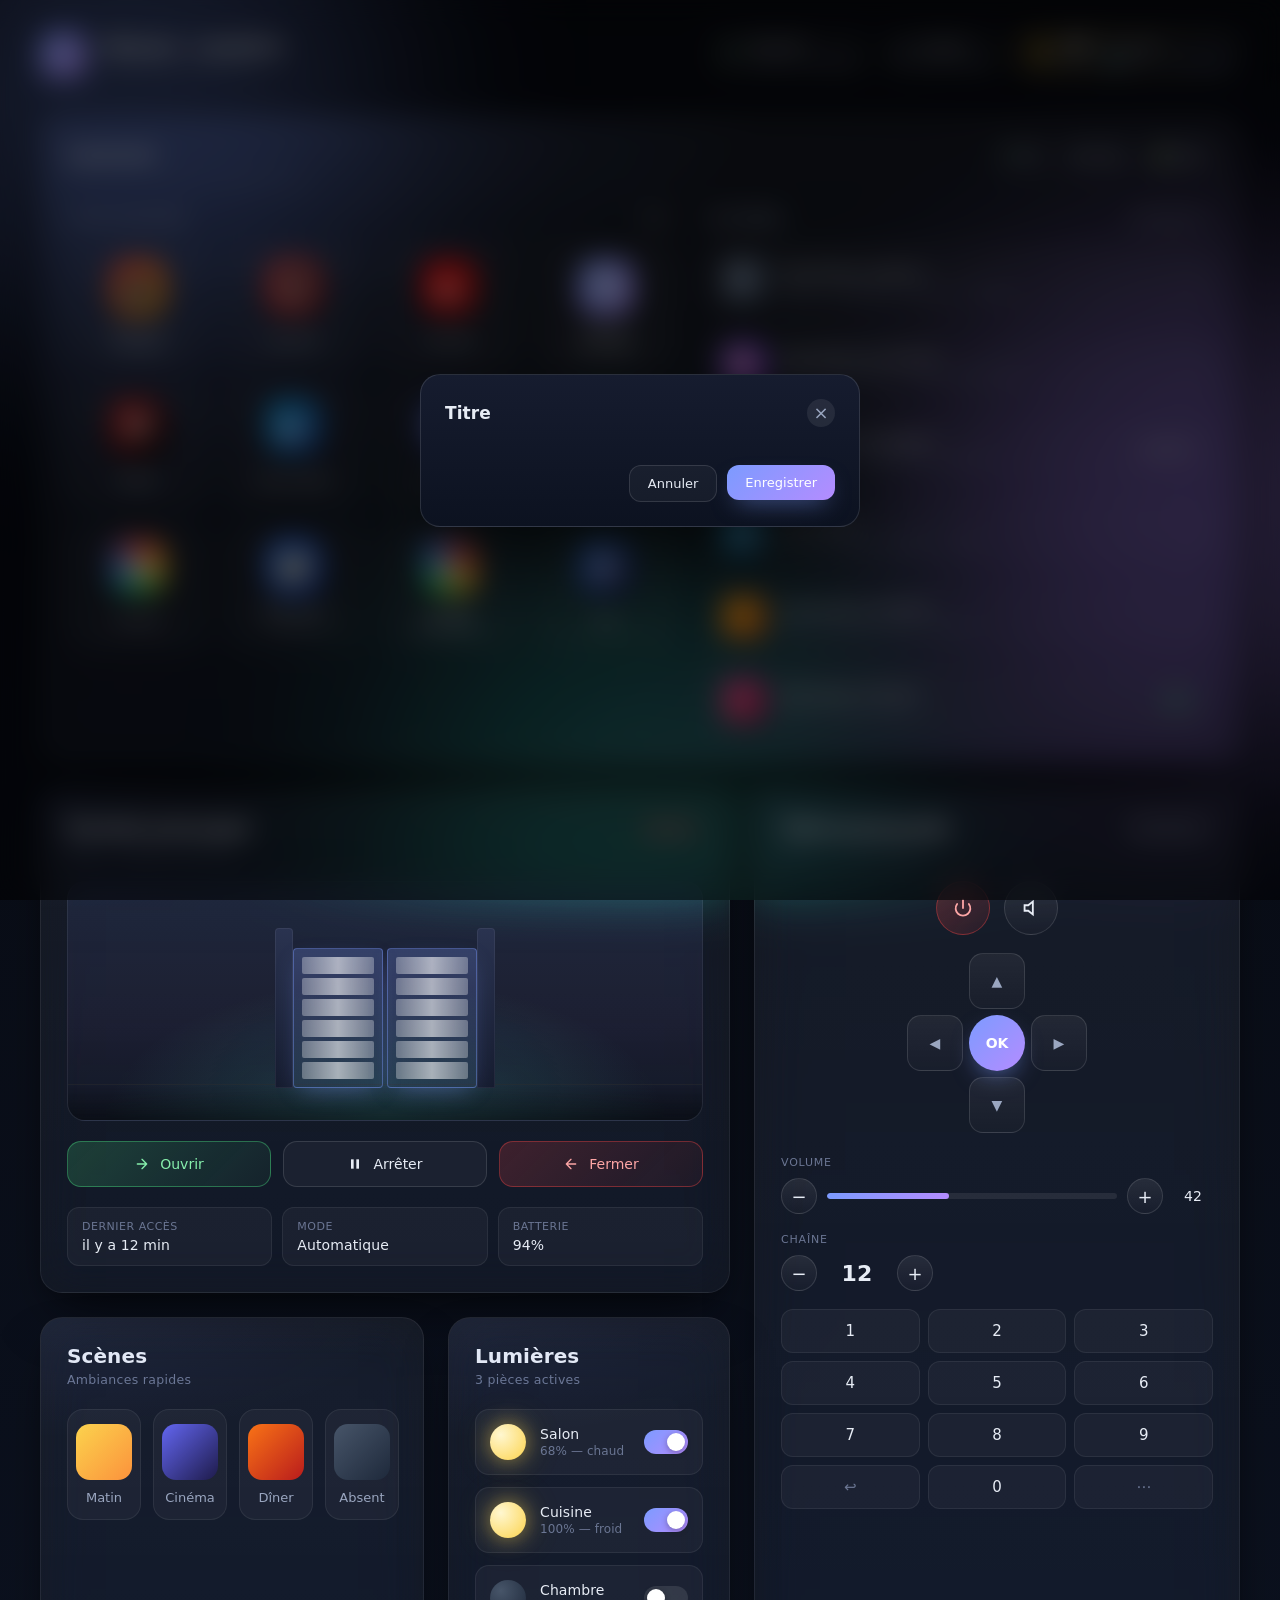
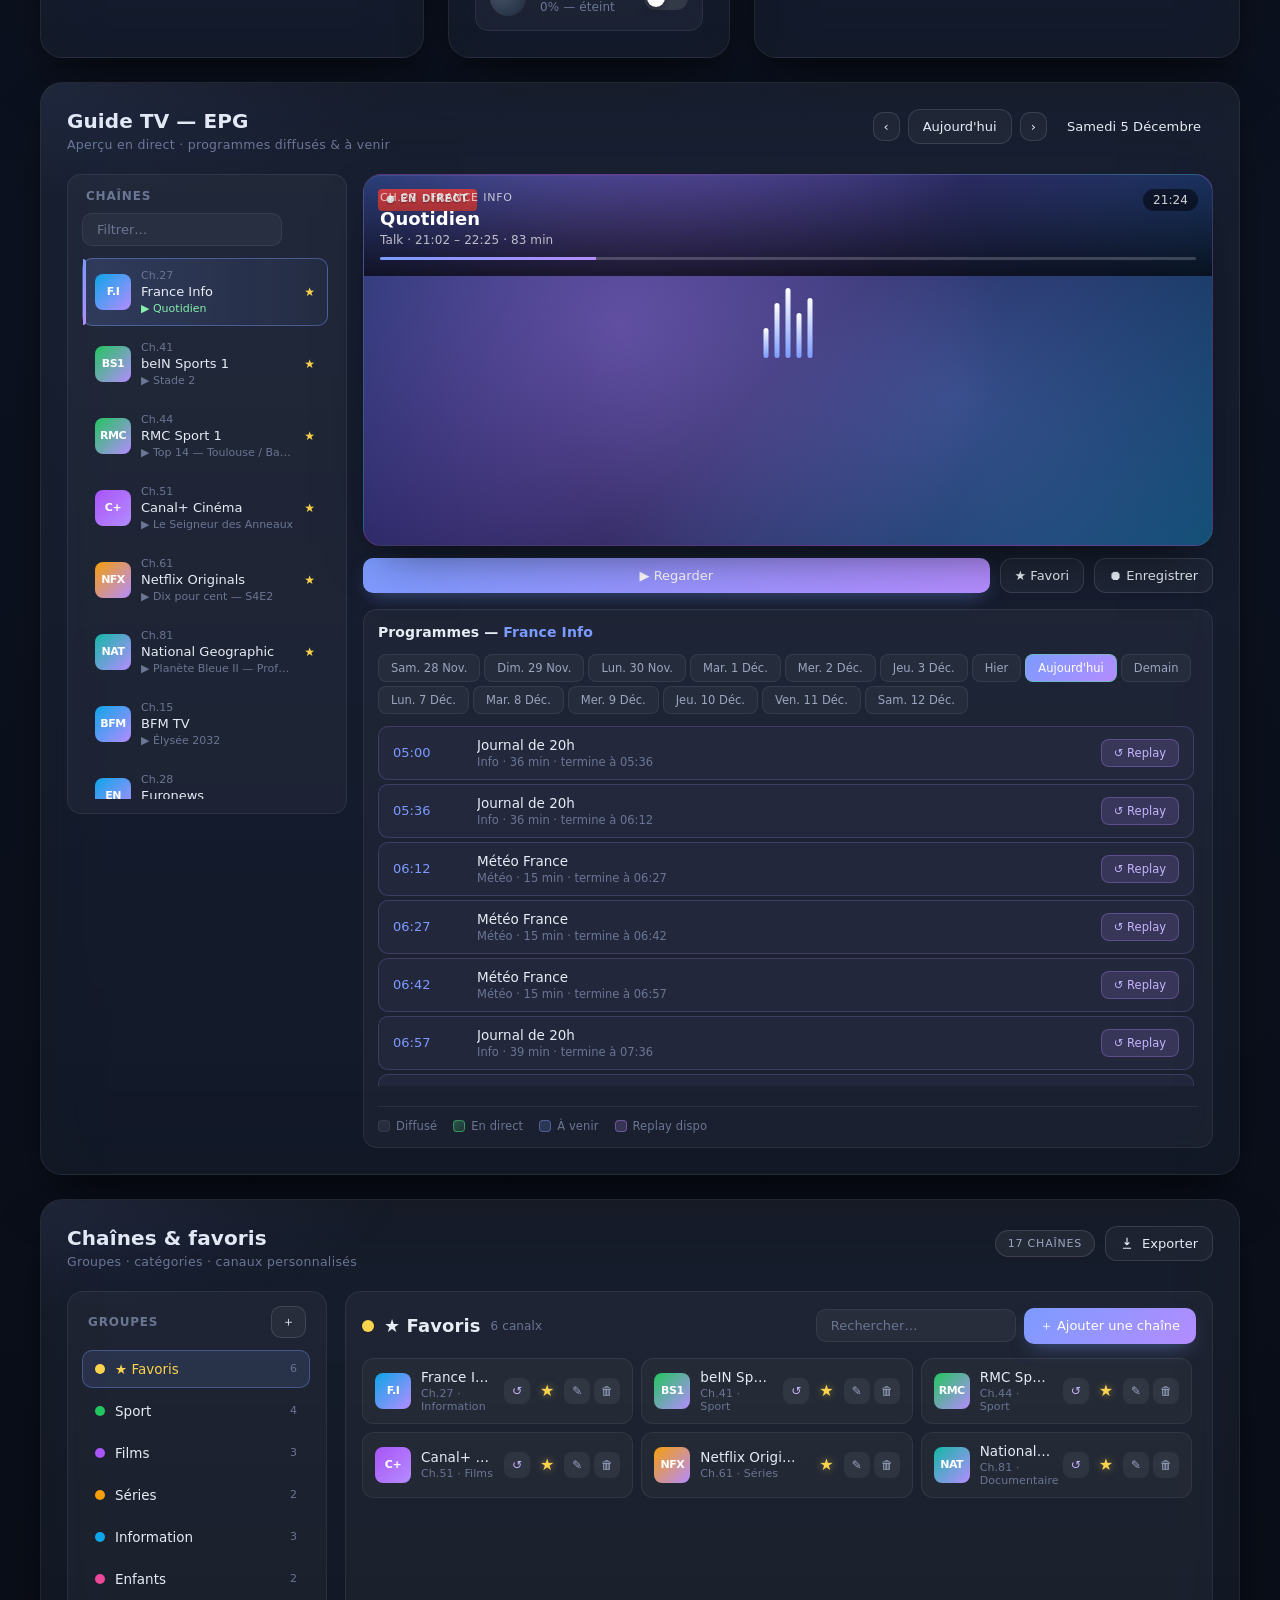
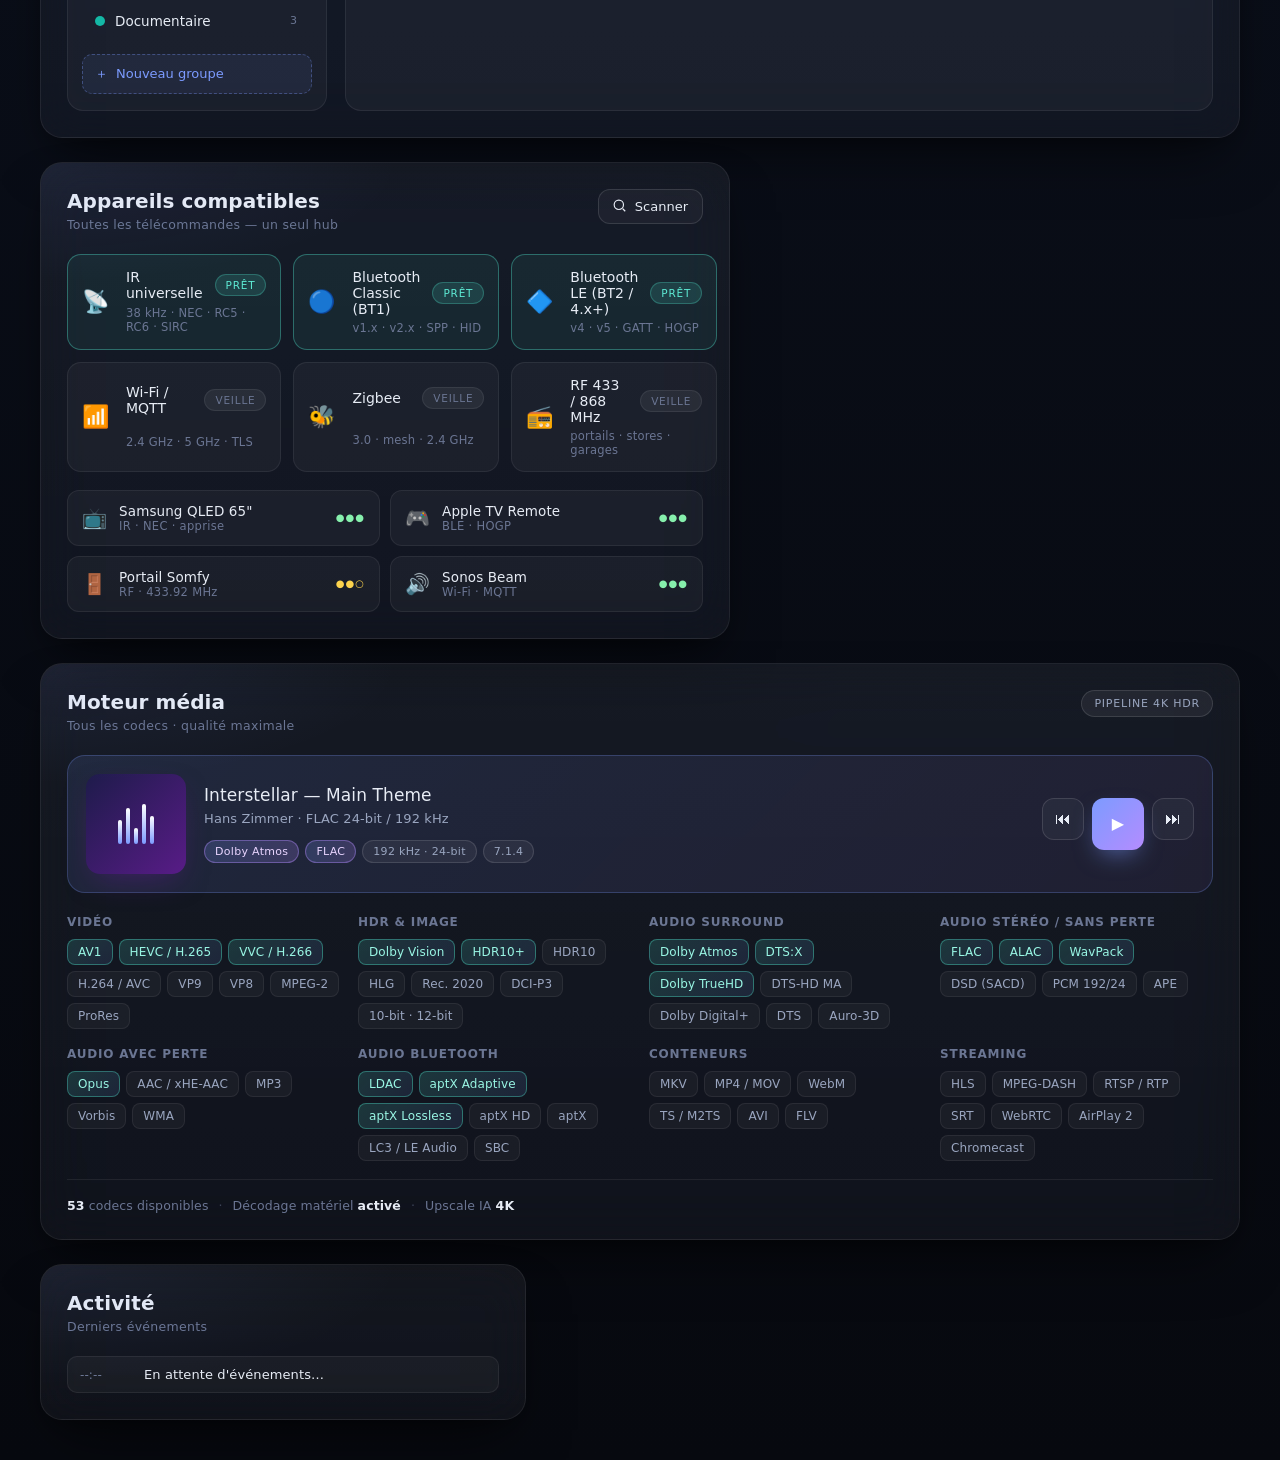
==== commit f438e1c0: "feat: nouvelle visionneuse EPG avec aperçu écran et liste de chaînes Restructure le guide TV en mode" ====
--- a/examples/remote-control/index.html
+++ b/examples/remote-control/index.html
@@ -397,6 +397,77 @@
       </div>
     </section>
 
+    <!-- ========= EPG (Guide TV — visionneuse) ========= -->
+    <section class="card card-epg">
+      <div class="card-head">
+        <div>
+          <h2>Guide TV — EPG</h2>
+          <p class="subtitle">Aperçu en direct · programmes diffusés &amp; à venir</p>
+        </div>
+        <div class="epg-toolbar">
+          <button class="ghost-btn small" id="epg-prev" title="Jour précédent">‹</button>
+          <button class="ghost-btn" id="epg-today">Aujourd'hui</button>
+          <button class="ghost-btn small" id="epg-next" title="Jour suivant">›</button>
+          <span class="epg-date" id="epg-date">—</span>
+        </div>
+      </div>
+
+      <div class="epg-viewer">
+        <!-- Gauche : liste des chaînes -->
+        <aside class="epg-channels-pane">
+          <div class="epg-channels-head">
+            <h3>Chaînes</h3>
+            <input type="search" class="search-input" id="epg-channel-search" placeholder="Filtrer…" />
+          </div>
+          <ul class="epg-channels-list" id="epg-channels-list"></ul>
+        </aside>
+
+        <!-- Droite : aperçu + guide -->
+        <div class="epg-main">
+          <!-- Aperçu (petit écran) -->
+          <div class="epg-screen">
+            <div class="screen-frame">
+              <div class="screen-stage" id="screen-stage">
+                <div class="screen-wave"><span></span><span></span><span></span><span></span><span></span></div>
+                <div class="screen-overlay">
+                  <span class="live-tag">● EN DIRECT</span>
+                  <span class="screen-time" id="screen-time">--:--</span>
+                </div>
+                <div class="screen-bottom">
+                  <div class="screen-channel" id="screen-channel">—</div>
+                  <div class="screen-title" id="screen-title">—</div>
+                  <div class="screen-meta" id="screen-meta">—</div>
+                  <div class="screen-progress">
+                    <div class="screen-progress-bar" id="screen-progress-bar"></div>
+                  </div>
+                </div>
+              </div>
+            </div>
+            <div class="screen-actions">
+              <button class="primary-btn" id="screen-play">▶ Regarder</button>
+              <button class="ghost-btn" id="screen-fav">☆ Favori</button>
+              <button class="ghost-btn" id="screen-record">⏺ Enregistrer</button>
+            </div>
+          </div>
+
+          <!-- Guide TV de la chaîne sélectionnée -->
+          <div class="epg-guide">
+            <div class="guide-head">
+              <h3>Programmes — <span id="guide-channel-name">—</span></h3>
+              <div class="guide-day-tabs" id="guide-day-tabs"></div>
+            </div>
+            <ul class="guide-list" id="guide-list"></ul>
+            <div class="epg-legend">
+              <span class="lg-item"><span class="lg-sw past"></span> Diffusé</span>
+              <span class="lg-item"><span class="lg-sw live"></span> En direct</span>
+              <span class="lg-item"><span class="lg-sw future"></span> À venir</span>
+              <span class="lg-item"><span class="lg-sw replay"></span> Replay dispo</span>
+            </div>
+          </div>
+        </div>
+      </div>
+    </section>
+
     <!-- ========= CHAÎNES & FAVORIS ========= -->
     <section class="card card-channels">
       <div class="card-head">
--- a/examples/remote-control/styles.css
+++ b/examples/remote-control/styles.css
@@ -183,6 +183,7 @@
 .card-remote  { grid-column: span 5; grid-row: span 2; }
 .card-scenes  { grid-column: span 4; }
 .card-lights  { grid-column: span 3; }
+.card-epg     { grid-column: span 12; }
 .card-channels{ grid-column: span 12; }
 .card-compat  { grid-column: span 7; }
 .card-codecs  { grid-column: span 12; }
@@ -190,7 +191,7 @@
 
 @media (max-width: 1200px) {
   .grid { grid-template-columns: repeat(8, 1fr); }
-  .card-launcher, .card-channels { grid-column: span 8; }
+  .card-launcher, .card-epg, .card-channels { grid-column: span 8; }
   .card-gate, .card-compat { grid-column: span 5; }
   .card-remote { grid-column: span 3; grid-row: span 2; }
   .card-scenes, .card-lights, .card-log { grid-column: span 4; }
@@ -199,7 +200,7 @@
 @media (max-width: 820px) {
   .topbar { padding: 22px 20px; flex-direction: column; gap: 16px; align-items: flex-start; }
   .grid { grid-template-columns: 1fr; padding: 8px 20px 40px; }
-  .card-launcher, .card-gate, .card-remote, .card-scenes, .card-lights, .card-channels, .card-compat, .card-codecs, .card-log { grid-column: 1 / -1; grid-row: auto; }
+  .card-launcher, .card-gate, .card-remote, .card-scenes, .card-lights, .card-epg, .card-channels, .card-compat, .card-codecs, .card-log { grid-column: 1 / -1; grid-row: auto; }
 }
 
 /* ============ Launcher Android 14 ============ */
@@ -762,6 +763,284 @@
 @keyframes slideIn {
   from { opacity: 0; transform: translateX(-8px); }
   to   { opacity: 1; transform: translateX(0); }
+}
+
+/* ============ EPG (Guide TV — visionneuse) ============ */
+.epg-toolbar { display: flex; gap: 8px; align-items: center; flex-wrap: wrap; }
+.epg-date { font-size: 13px; color: var(--ink); padding: 6px 12px; text-transform: capitalize; }
+
+.epg-viewer {
+  display: grid;
+  grid-template-columns: 280px 1fr;
+  gap: 16px;
+  min-height: 540px;
+}
+
+/* Sidebar chaînes */
+.epg-channels-pane {
+  display: flex; flex-direction: column;
+  background: var(--glass);
+  border: 1px solid var(--line);
+  border-radius: 14px;
+  padding: 14px;
+  gap: 12px;
+  max-height: 640px;
+}
+.epg-channels-head { display: flex; flex-direction: column; gap: 10px; }
+.epg-channels-head h3 {
+  font-size: 12px; letter-spacing: .8px; text-transform: uppercase;
+  color: var(--ink-dim);
+  padding: 0 4px;
+}
+.epg-channels-list {
+  display: flex; flex-direction: column; gap: 4px;
+  overflow-y: auto;
+  padding-right: 4px;
+  flex: 1;
+  min-height: 0;
+}
+.epg-ch-row {
+  display: flex; align-items: center; gap: 10px;
+  padding: 10px 12px;
+  border-radius: 10px;
+  background: transparent;
+  border: 1px solid transparent;
+  cursor: pointer;
+  text-align: left;
+  width: 100%;
+  transition: all .15s ease;
+}
+.epg-ch-row:hover { background: rgba(255,255,255,.05); border-color: var(--line); }
+.epg-ch-row.active {
+  background: linear-gradient(90deg, rgba(124,155,255,.18), rgba(124,155,255,.05));
+  border-color: rgba(124,155,255,.4);
+}
+.epg-ch-row.active::before {
+  content: ""; position: absolute; left: 0; top: 0; bottom: 0; width: 3px;
+  background: linear-gradient(180deg, var(--accent), var(--accent-2));
+  border-radius: 0 3px 3px 0;
+}
+.epg-ch-row { position: relative; }
+.epg-ch-logo {
+  width: 36px; height: 36px;
+  border-radius: 8px;
+  display: grid; place-items: center;
+  font-size: 11px; font-weight: 700; color: white;
+  flex-shrink: 0;
+  letter-spacing: -.5px;
+}
+.epg-ch-info { flex: 1; min-width: 0; display: flex; flex-direction: column; gap: 2px; }
+.epg-ch-num { font-size: 11px; color: var(--ink-dim); font-variant-numeric: tabular-nums; }
+.epg-ch-name { font-size: 13px; color: var(--ink); overflow: hidden; text-overflow: ellipsis; white-space: nowrap; }
+.epg-ch-now {
+  font-size: 11px; color: var(--ink-dim);
+  overflow: hidden; text-overflow: ellipsis; white-space: nowrap;
+  margin-top: 1px;
+}
+.epg-ch-row.active .epg-ch-now { color: #86efac; }
+.epg-ch-fav { color: #fcd34d; font-size: 12px; flex-shrink: 0; }
+
+/* Zone principale (droite) */
+.epg-main { display: flex; flex-direction: column; gap: 16px; min-width: 0; }
+
+/* Petit écran d'aperçu */
+.epg-screen {
+  display: flex; flex-direction: column; gap: 12px;
+}
+.screen-frame {
+  position: relative;
+  border-radius: 18px;
+  overflow: hidden;
+  background: linear-gradient(135deg, #1e1b4b, #581c87 50%, #0c4a6e);
+  border: 1px solid var(--line-2);
+  aspect-ratio: 16 / 7;
+  box-shadow: 0 20px 50px -20px rgba(0,0,0,.7), inset 0 1px 0 rgba(255,255,255,.1);
+}
+.screen-stage {
+  position: absolute; inset: 0;
+  display: flex; flex-direction: column;
+  justify-content: space-between;
+}
+.screen-stage::before {
+  content: ""; position: absolute; inset: 0;
+  background:
+    radial-gradient(circle at 30% 40%, rgba(180,140,255,.4), transparent 60%),
+    radial-gradient(circle at 70% 60%, rgba(124,155,255,.3), transparent 60%);
+  animation: screenPulse 6s ease-in-out infinite;
+}
+@keyframes screenPulse {
+  0%, 100% { opacity: .8; }
+  50% { opacity: 1; }
+}
+.screen-wave {
+  position: absolute; left: 50%; top: 40%;
+  transform: translate(-50%, -50%);
+  display: flex; gap: 6px; align-items: flex-end;
+  z-index: 2;
+}
+.screen-wave span {
+  width: 5px; background: linear-gradient(180deg, #fff, var(--accent));
+  border-radius: 3px;
+  animation: wave 1.4s ease-in-out infinite;
+}
+.screen-wave span:nth-child(1) { height: 30px; animation-delay: 0s; }
+.screen-wave span:nth-child(2) { height: 55px; animation-delay: .15s; }
+.screen-wave span:nth-child(3) { height: 70px; animation-delay: .3s; }
+.screen-wave span:nth-child(4) { height: 45px; animation-delay: .45s; }
+.screen-wave span:nth-child(5) { height: 60px; animation-delay: .6s; }
+
+.screen-overlay {
+  position: absolute; top: 14px; left: 14px; right: 14px;
+  display: flex; justify-content: space-between;
+  z-index: 3;
+}
+.live-tag {
+  font-size: 10px; font-weight: 700; letter-spacing: 1px;
+  padding: 4px 8px;
+  background: rgba(239,68,68,.9); color: white;
+  border-radius: 4px;
+  text-shadow: 0 1px 2px rgba(0,0,0,.4);
+}
+.screen-time {
+  font-size: 12px; font-variant-numeric: tabular-nums;
+  padding: 4px 10px;
+  background: rgba(0,0,0,.5);
+  color: white;
+  border-radius: 999px;
+  backdrop-filter: blur(6px);
+}
+
+.screen-bottom {
+  position: relative; z-index: 3;
+  padding: 16px;
+  background: linear-gradient(180deg, transparent, rgba(0,0,0,.7));
+}
+.screen-channel { font-size: 11px; color: rgba(255,255,255,.7); letter-spacing: .8px; text-transform: uppercase; }
+.screen-title { font-size: 18px; color: white; font-weight: 600; margin-top: 4px; }
+.screen-meta { font-size: 12px; color: rgba(255,255,255,.7); margin-top: 4px; }
+.screen-progress {
+  height: 3px; border-radius: 999px;
+  background: rgba(255,255,255,.2);
+  margin-top: 10px;
+  overflow: hidden;
+}
+.screen-progress-bar {
+  height: 100%; width: 0%;
+  background: linear-gradient(90deg, var(--accent), var(--accent-2));
+  transition: width 1s linear;
+}
+
+.screen-actions { display: flex; gap: 10px; flex-wrap: wrap; }
+.screen-actions .primary-btn { flex: 1; min-width: 140px; }
+
+/* Guide TV vertical */
+.epg-guide {
+  display: flex; flex-direction: column; gap: 12px;
+  background: var(--glass);
+  border: 1px solid var(--line);
+  border-radius: 14px;
+  padding: 14px;
+}
+.guide-head { display: flex; justify-content: space-between; align-items: center; gap: 14px; flex-wrap: wrap; }
+.guide-head h3 { font-size: 14px; color: var(--ink); }
+.guide-head h3 span { color: var(--accent); }
+.guide-day-tabs { display: flex; gap: 4px; flex-wrap: wrap; }
+.guide-day {
+  padding: 6px 12px;
+  border-radius: 8px;
+  background: var(--glass);
+  border: 1px solid var(--line);
+  color: var(--ink-soft);
+  font-size: 11.5px;
+  cursor: pointer;
+  text-transform: capitalize;
+  transition: all .15s ease;
+  white-space: nowrap;
+}
+.guide-day:hover { background: rgba(255,255,255,.06); color: var(--ink); }
+.guide-day.active {
+  background: linear-gradient(135deg, var(--accent), var(--accent-2));
+  border-color: transparent;
+  color: white;
+}
+.guide-day.today { border-color: rgba(74,222,128,.4); }
+
+.guide-list {
+  display: flex; flex-direction: column; gap: 4px;
+  max-height: 360px;
+  overflow-y: auto;
+  padding-right: 4px;
+}
+.guide-item {
+  display: grid;
+  grid-template-columns: 70px 1fr auto;
+  align-items: center; gap: 14px;
+  padding: 10px 14px;
+  border-radius: 10px;
+  background: rgba(255,255,255,.02);
+  border: 1px solid var(--line);
+  cursor: pointer;
+  text-align: left;
+  transition: all .15s ease;
+  position: relative;
+}
+.guide-item:hover { background: rgba(124,155,255,.08); border-color: rgba(124,155,255,.3); transform: translateX(2px); }
+.guide-item.past { opacity: .55; }
+.guide-item.past.replay { opacity: 1; background: rgba(180,140,255,.05); border-color: rgba(180,140,255,.2); }
+.guide-item.past.replay::before {
+  content: "↺"; position: absolute; left: -18px; color: #c4b5fd; font-size: 14px;
+}
+.guide-item.live {
+  background: linear-gradient(90deg, rgba(74,222,128,.15), rgba(74,222,128,.04));
+  border-color: rgba(74,222,128,.4);
+  box-shadow: 0 0 0 1px rgba(74,222,128,.2);
+}
+.guide-item.live::before {
+  content: "● LIVE";
+  position: absolute; right: 14px; top: 8px;
+  font-size: 9px; font-weight: 700; letter-spacing: .5px;
+  color: #86efac;
+}
+.guide-time { font-variant-numeric: tabular-nums; font-size: 13px; color: var(--accent); font-weight: 500; }
+.guide-info { display: flex; flex-direction: column; gap: 2px; min-width: 0; }
+.guide-title { font-size: 13.5px; color: var(--ink); overflow: hidden; text-overflow: ellipsis; white-space: nowrap; }
+.guide-meta { font-size: 11.5px; color: var(--ink-dim); }
+.guide-action {
+  padding: 6px 12px;
+  border-radius: 8px;
+  background: rgba(255,255,255,.04);
+  border: 1px solid var(--line-2);
+  color: var(--ink-soft);
+  font-size: 11.5px;
+  white-space: nowrap;
+}
+.guide-item.live .guide-action {
+  background: rgba(74,222,128,.18);
+  border-color: rgba(74,222,128,.35);
+  color: #86efac;
+}
+.guide-item.past.replay .guide-action {
+  background: rgba(180,140,255,.15);
+  border-color: rgba(180,140,255,.3);
+  color: #c4b5fd;
+}
+
+.epg-legend {
+  display: flex; gap: 16px; flex-wrap: wrap;
+  margin-top: 8px; padding-top: 12px;
+  border-top: 1px solid var(--line);
+  font-size: 11.5px; color: var(--ink-dim);
+}
+.lg-item { display: inline-flex; align-items: center; gap: 6px; }
+.lg-sw { width: 12px; height: 12px; border-radius: 4px; display: inline-block; }
+.lg-sw.past   { background: rgba(255,255,255,.06); border: 1px solid var(--line); }
+.lg-sw.live   { background: linear-gradient(135deg, rgba(74,222,128,.3), rgba(74,222,128,.1)); border: 1px solid rgba(74,222,128,.5); }
+.lg-sw.future { background: rgba(124,155,255,.18); border: 1px solid rgba(124,155,255,.4); }
+.lg-sw.replay { background: rgba(180,140,255,.18); border: 1px solid rgba(180,140,255,.4); }
+
+@media (max-width: 900px) {
+  .epg-viewer { grid-template-columns: 1fr; }
+  .epg-channels-pane { max-height: 260px; }
 }
 
 /* ============ Channels & favorites ============ */
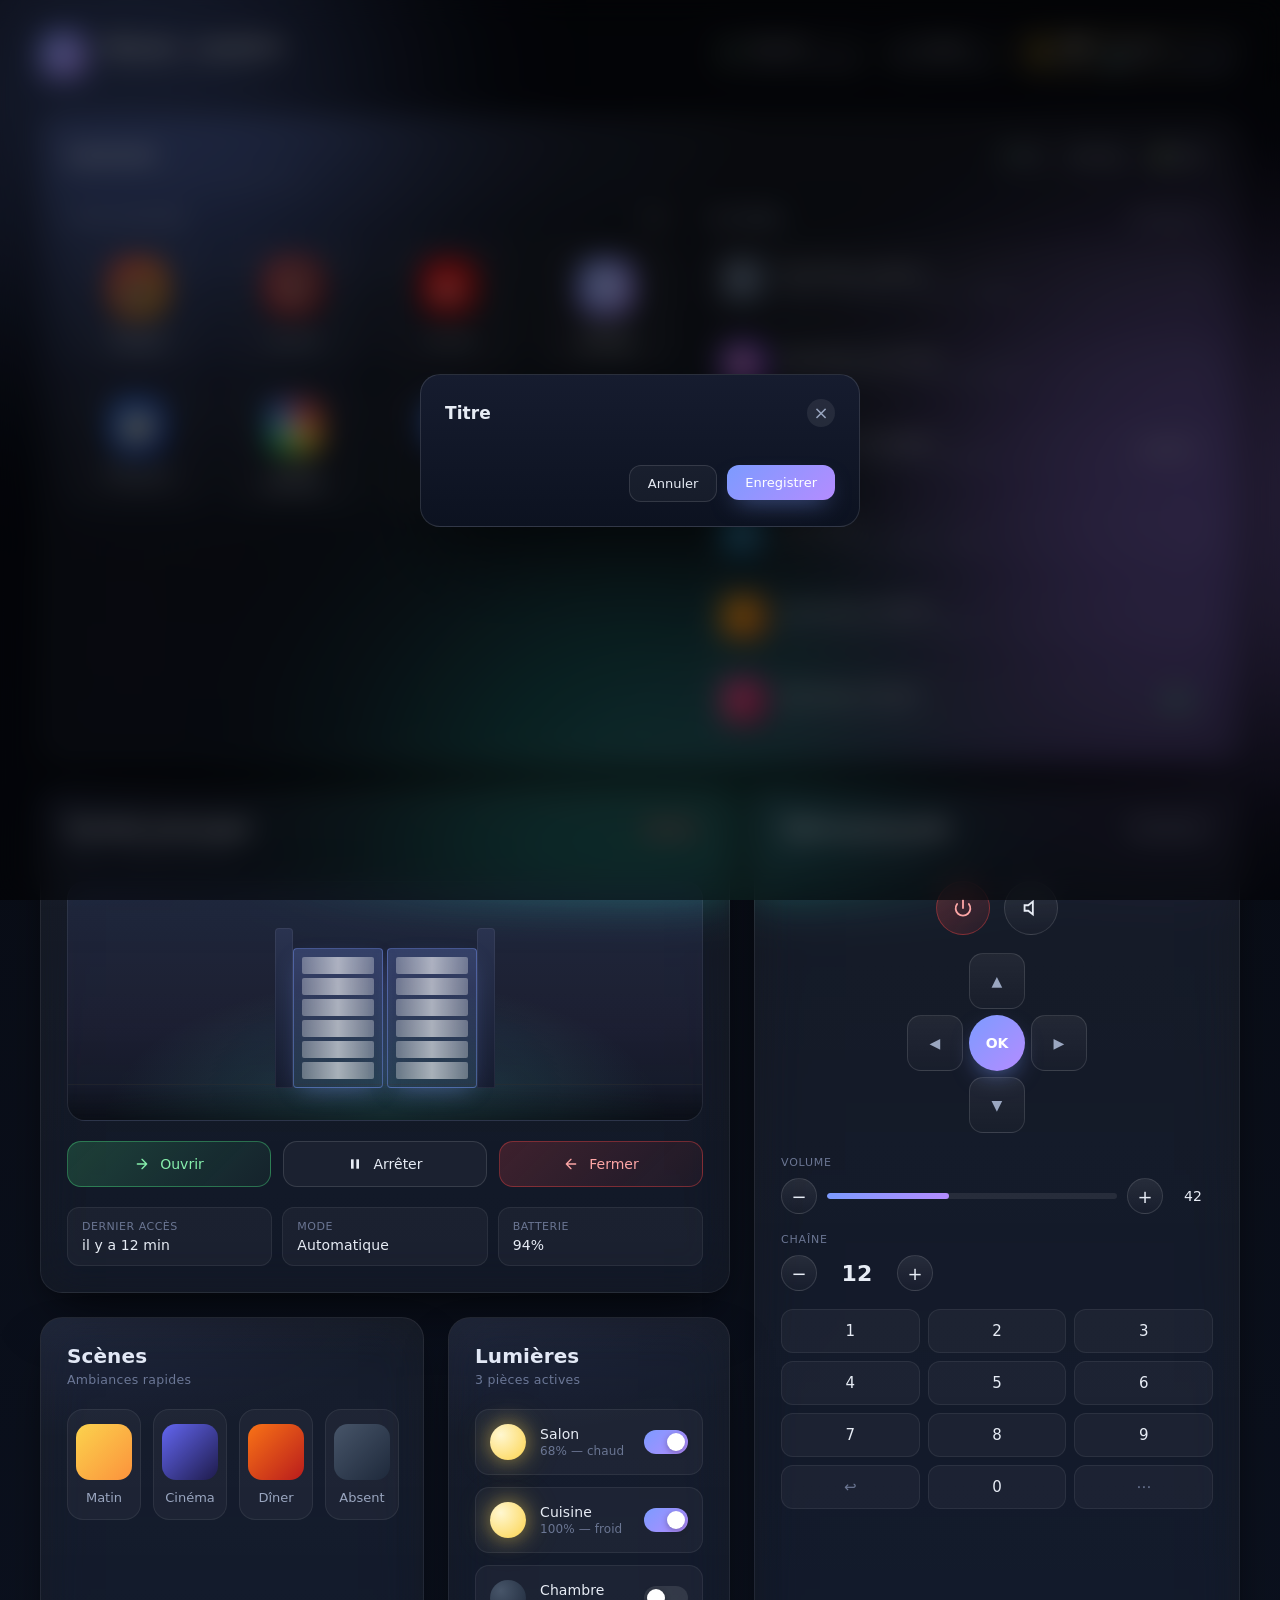
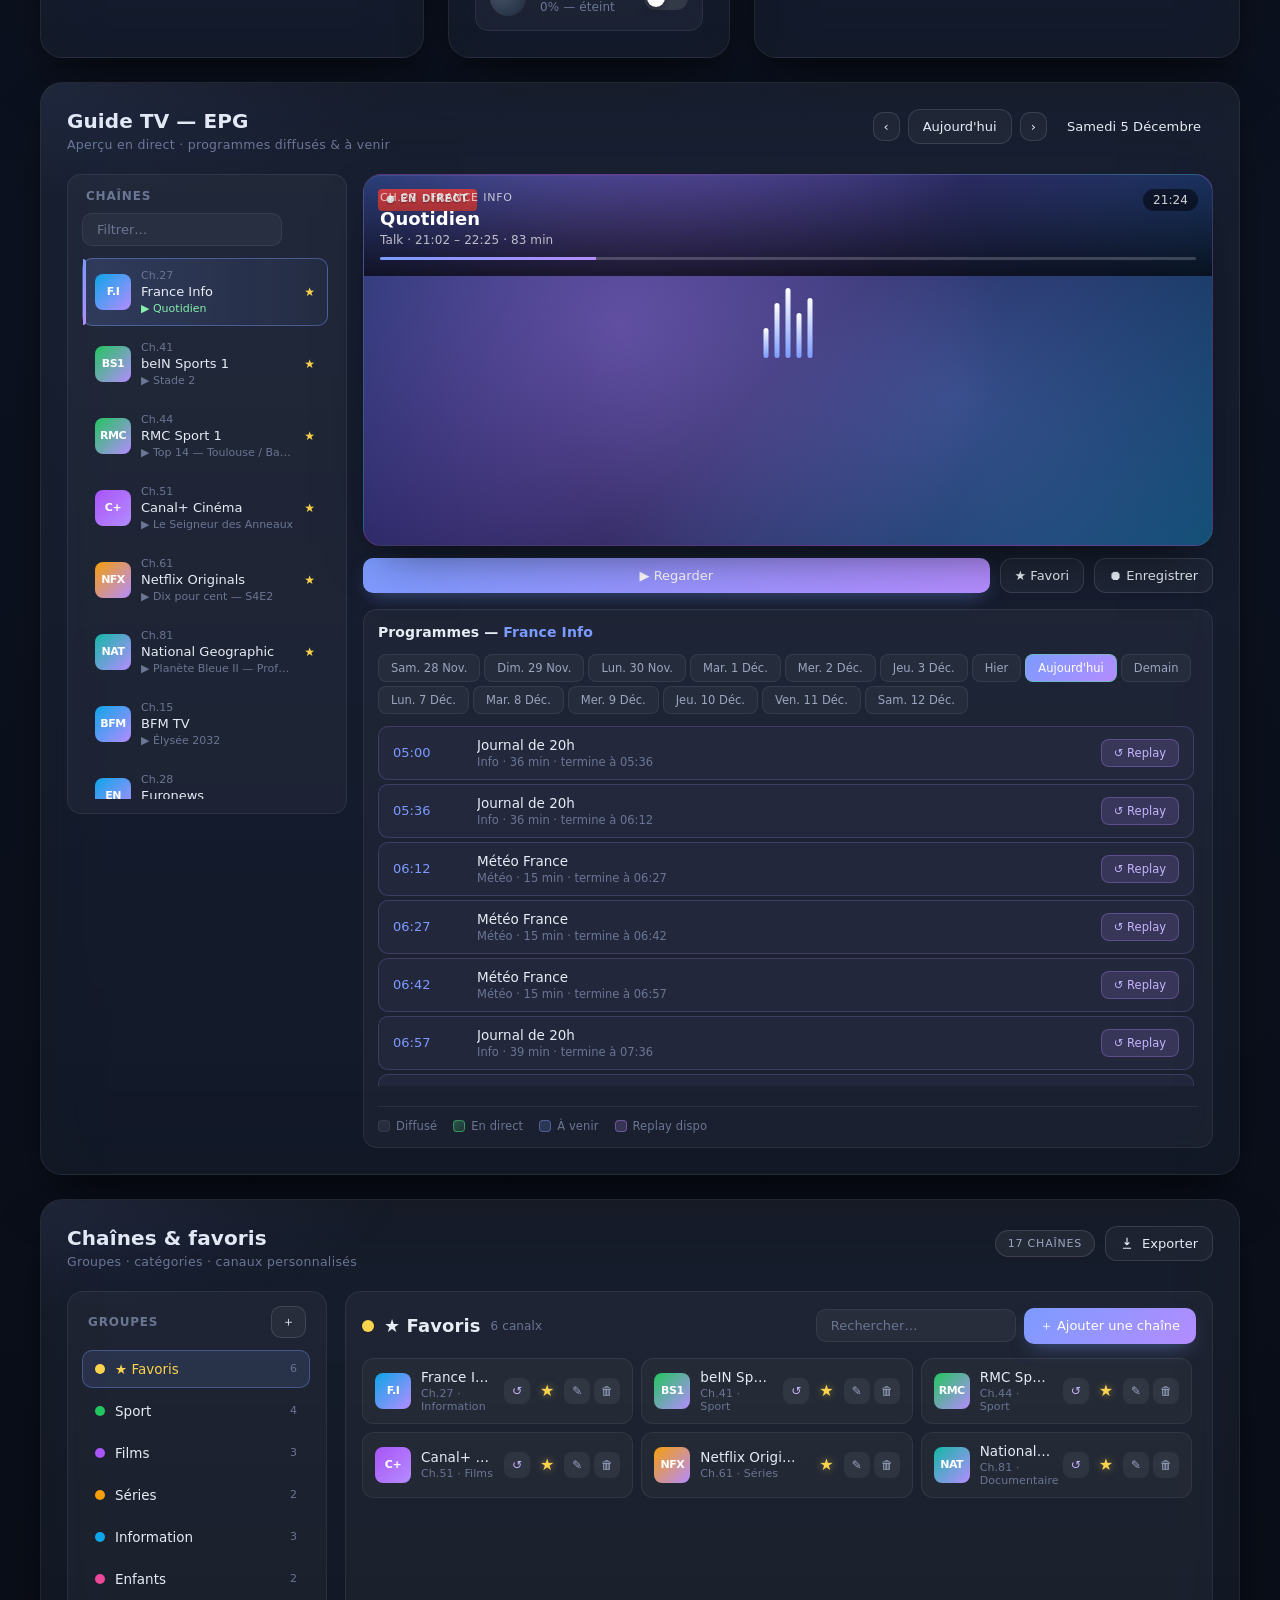
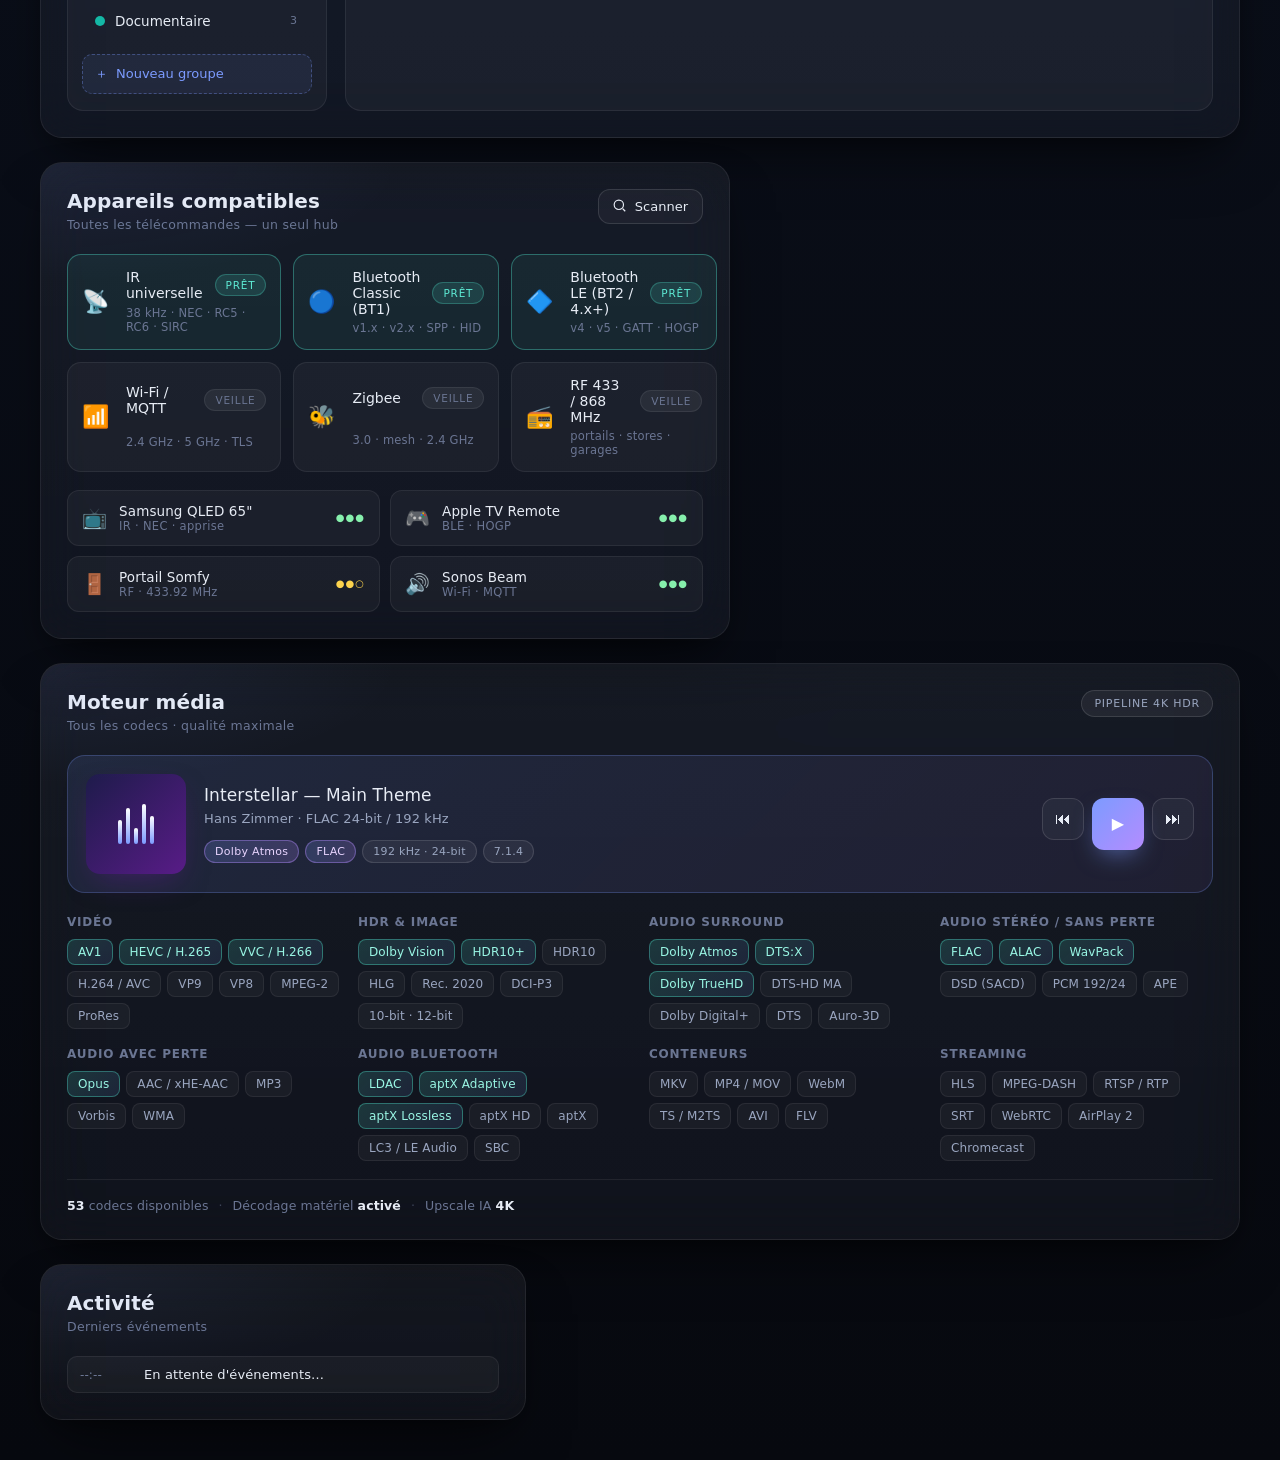
==== commit 7522e760: "chore: retire les apps Netflix, Prime, Disney+, Spotify et Chrome du launcher" ====
--- a/examples/remote-control/index.html
+++ b/examples/remote-control/index.html
@@ -106,26 +106,6 @@
             <button class="app" data-app="remote">
               <span class="app-icon" style="background:linear-gradient(135deg,#7c9bff,#b48cff)">📡</span>
               <span class="app-name">Remote<br>Controller</span>
-            </button>
-            <button class="app" data-app="netflix">
-              <span class="app-icon" style="background:linear-gradient(135deg,#dc2626,#000)">N</span>
-              <span class="app-name">Netflix</span>
-            </button>
-            <button class="app" data-app="prime">
-              <span class="app-icon" style="background:linear-gradient(135deg,#0ea5e9,#1e3a8a)">▶</span>
-              <span class="app-name">Prime Video</span>
-            </button>
-            <button class="app" data-app="disney">
-              <span class="app-icon" style="background:linear-gradient(135deg,#1e40af,#312e81)">D+</span>
-              <span class="app-name">Disney+</span>
-            </button>
-            <button class="app" data-app="spotify">
-              <span class="app-icon" style="background:linear-gradient(135deg,#22c55e,#14532d)">♫</span>
-              <span class="app-name">Spotify</span>
-            </button>
-            <button class="app" data-app="chrome">
-              <span class="app-icon" style="background:conic-gradient(from 0deg,#ef4444,#fbbf24,#22c55e,#3b82f6,#ef4444)">◉</span>
-              <span class="app-name">Chrome</span>
             </button>
             <button class="app" data-app="filebrowser">
               <span class="app-icon" style="background:linear-gradient(135deg,#3b82f6,#1e40af)">📁</span>
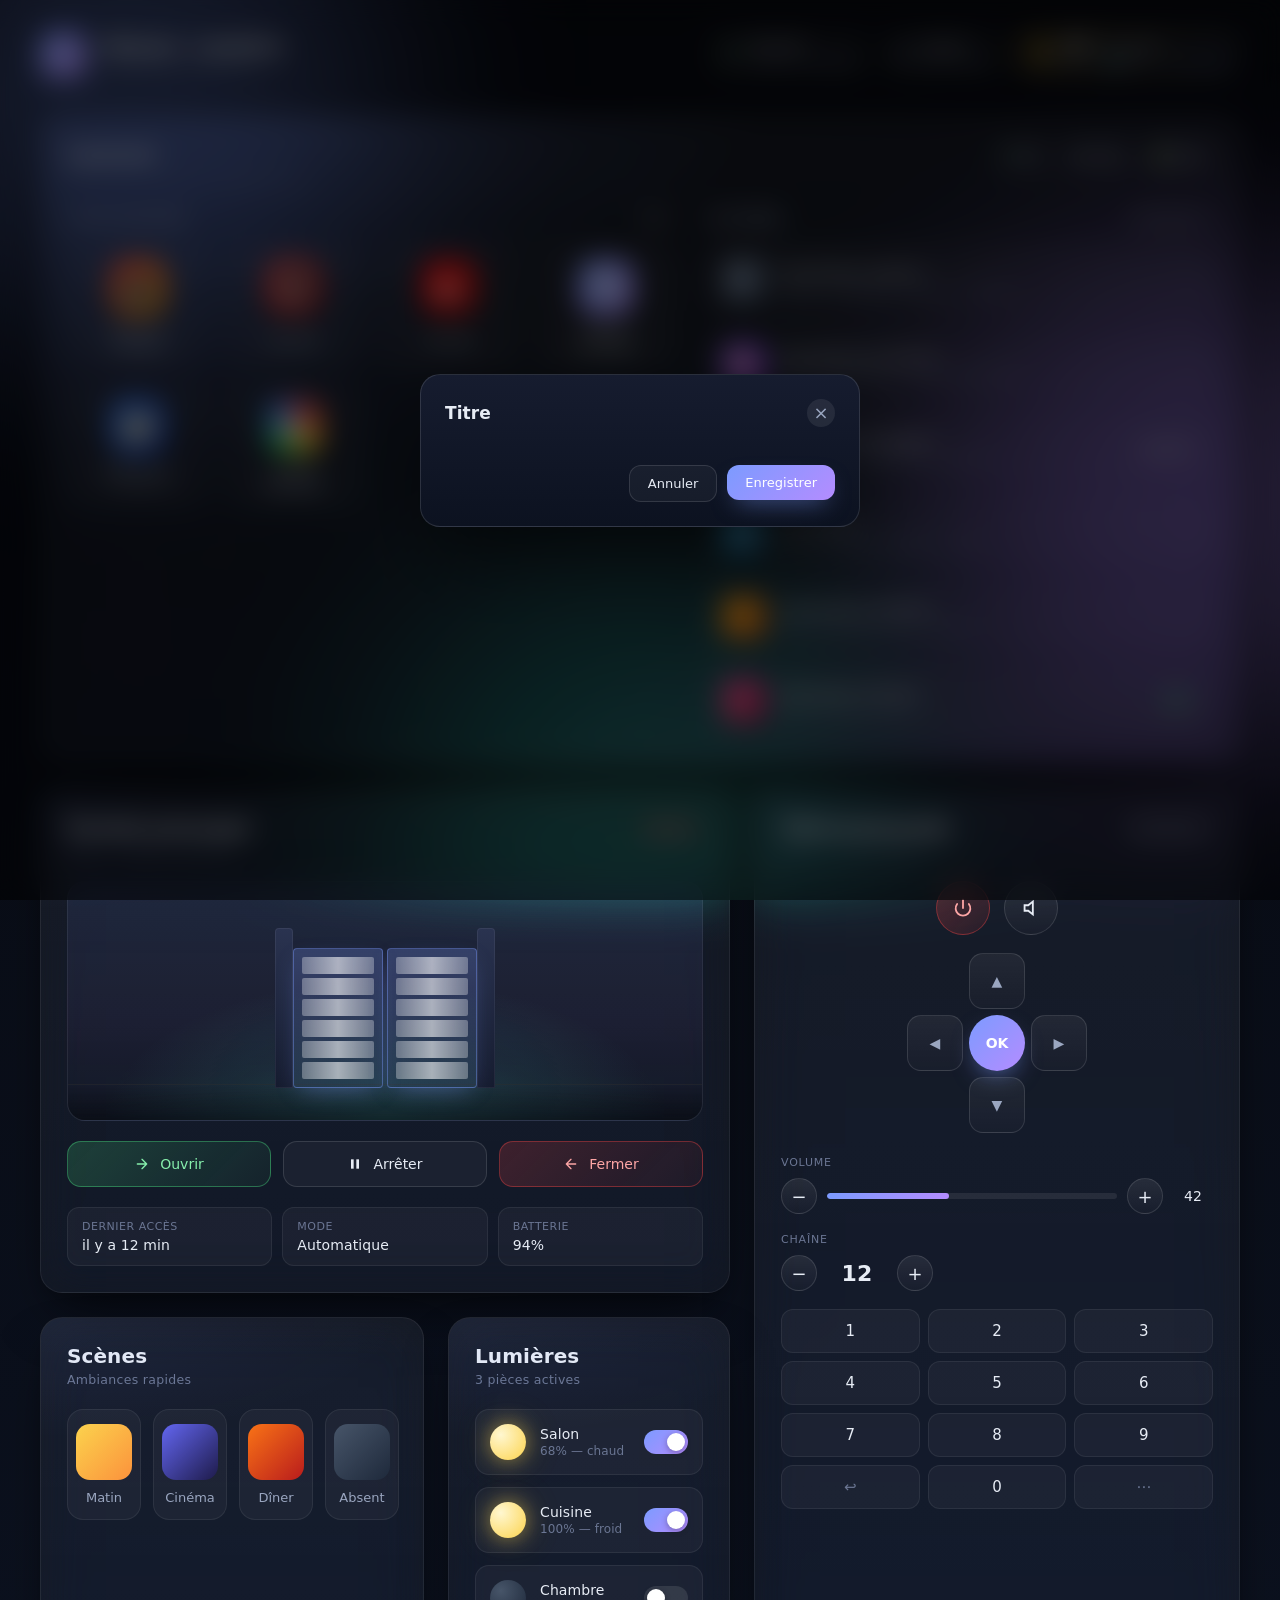
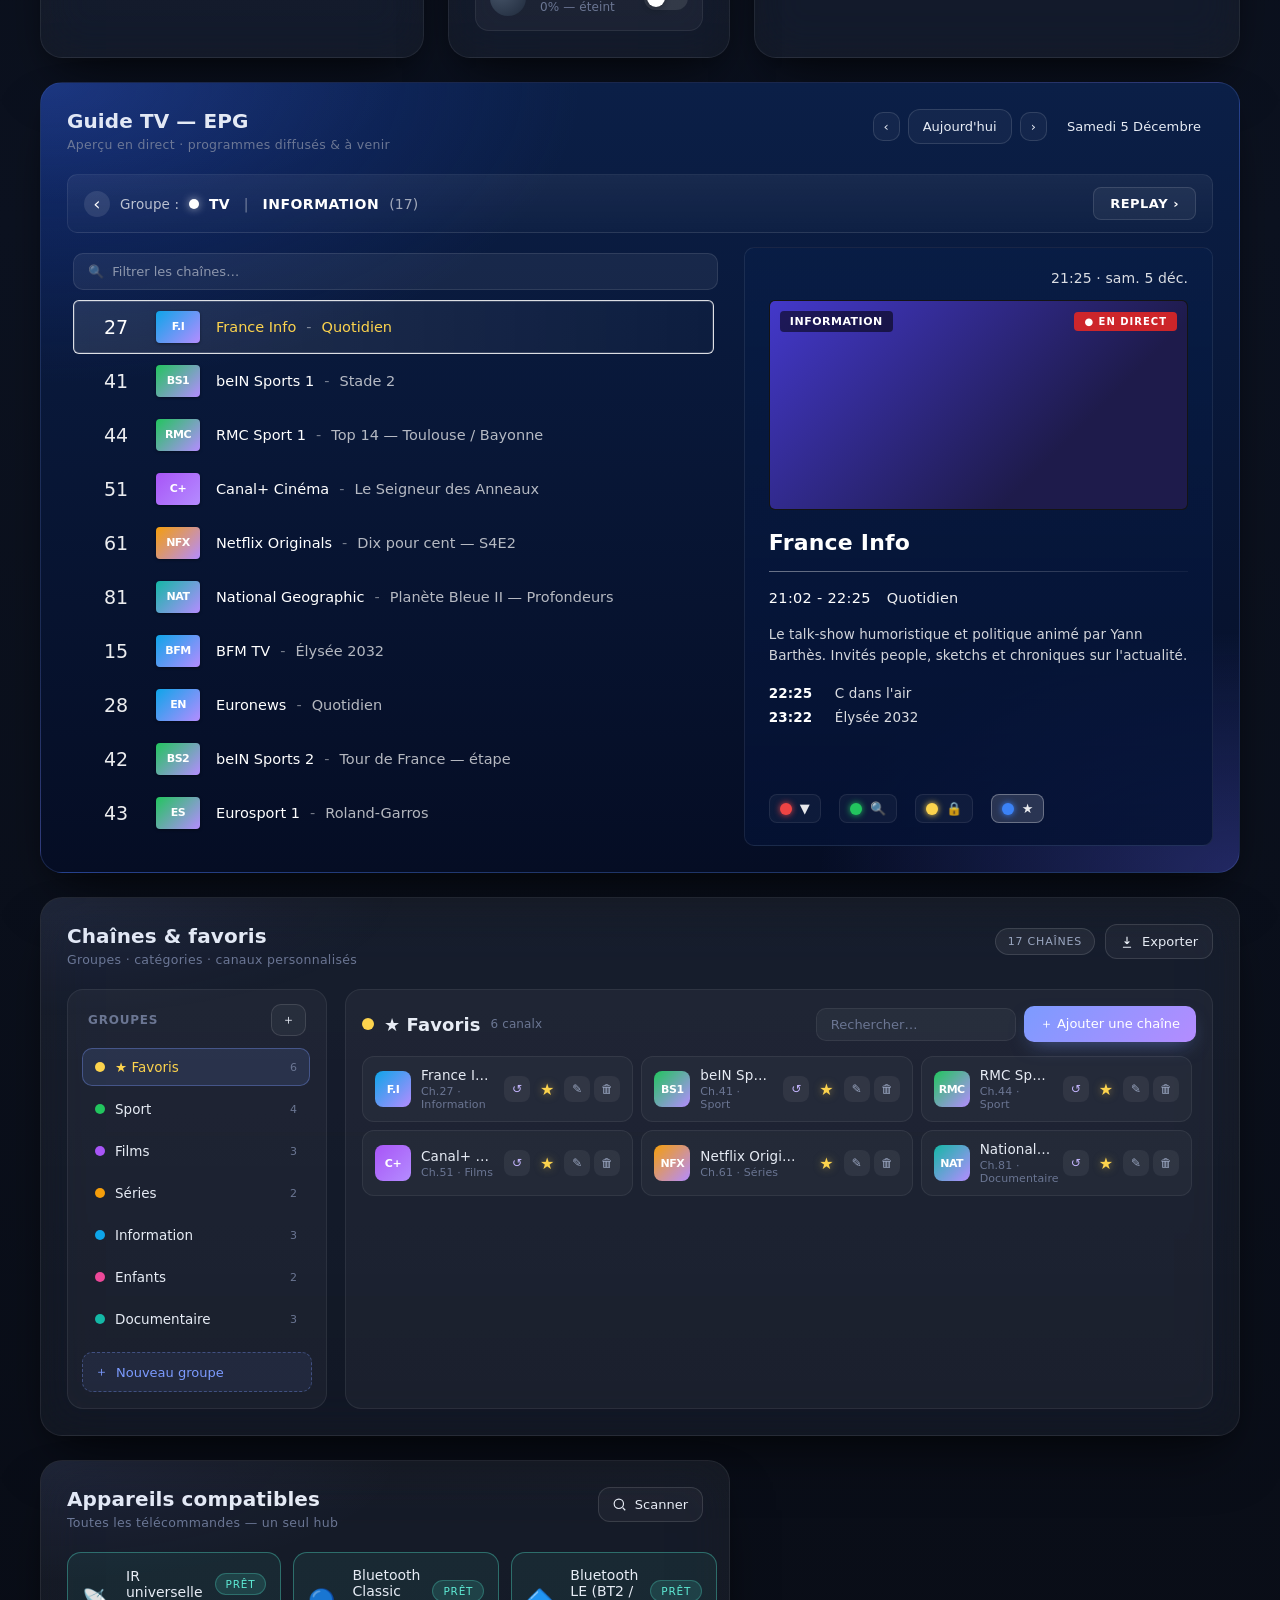
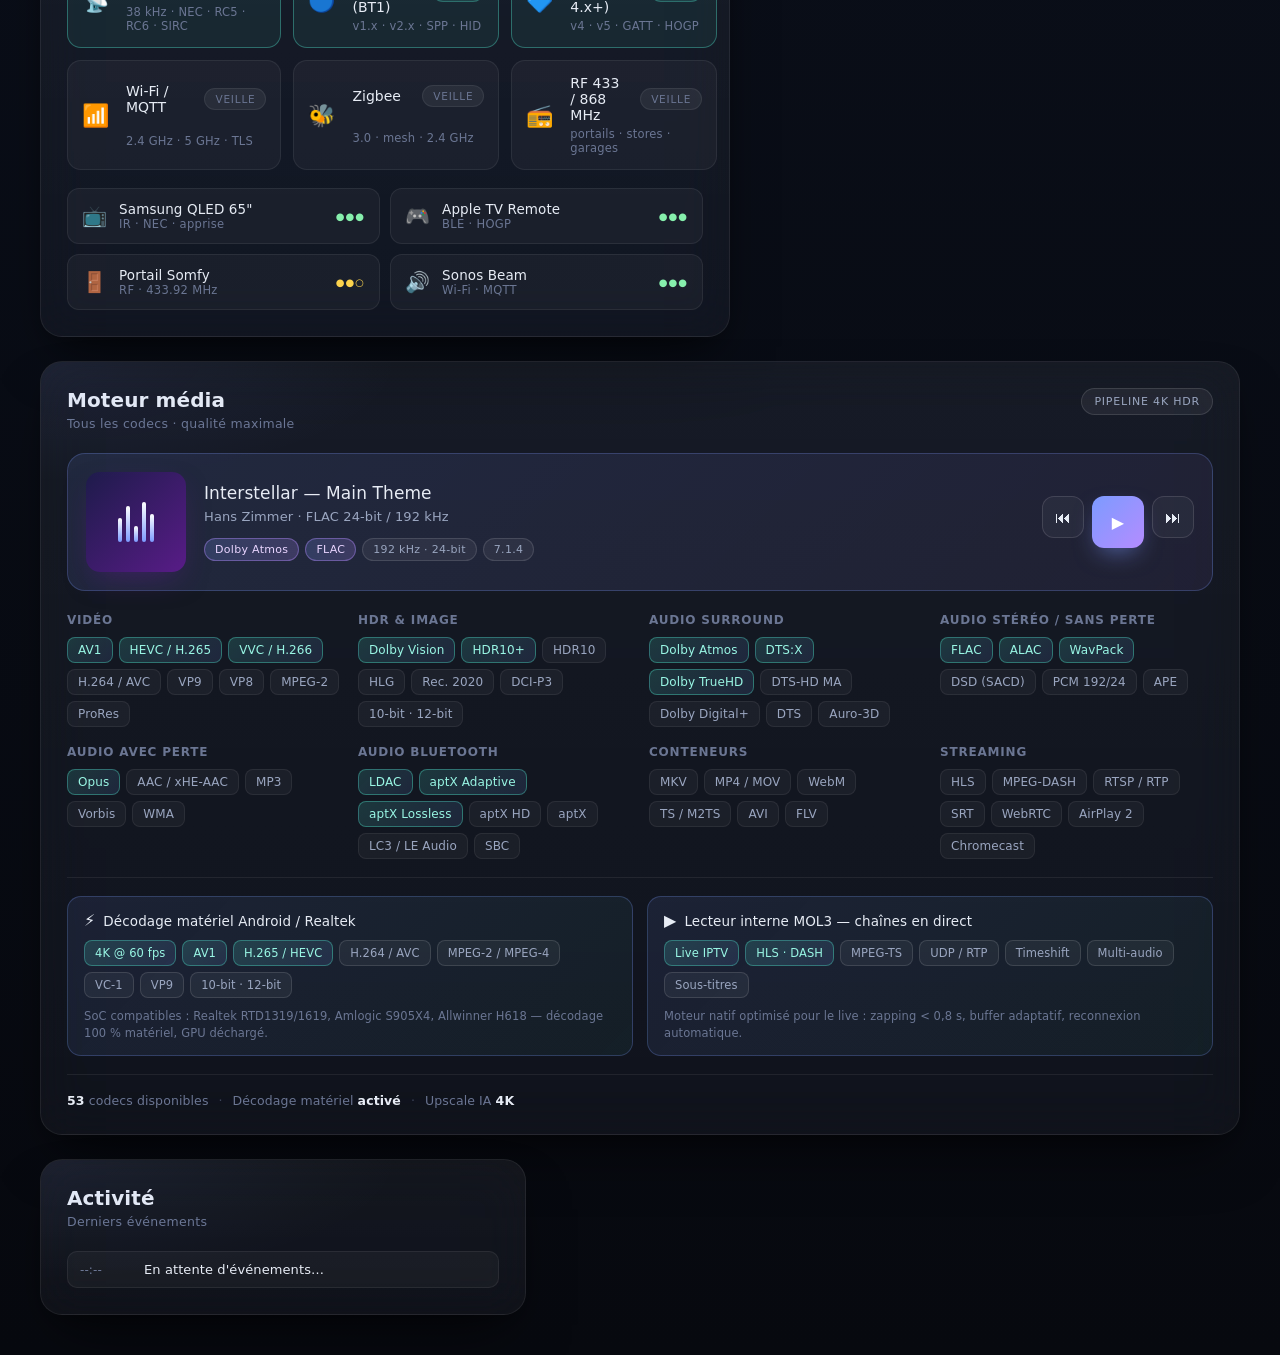
==== commit 48de872d: "feat: panneau de chaîne TV façon Smarters + décodage Realtek + MOL3 EPG : - Bandeau supérieur « Grou" ====
--- a/examples/remote-control/index.html
+++ b/examples/remote-control/index.html
@@ -115,10 +115,6 @@
               <span class="app-icon" style="background:conic-gradient(from 220deg at 50% 50%,#22c55e 0deg,#3b82f6 90deg,#ef4444 180deg,#fbbf24 270deg,#22c55e 360deg)">▶</span>
               <span class="app-name">Google<br>Play Store</span>
             </button>
-            <button class="app" data-app="kodi">
-              <span class="app-icon" style="background:linear-gradient(135deg,#3b82f6,#1e1b4b)">K</span>
-              <span class="app-name">Kodi</span>
-            </button>
           </div>
         </div>
 
@@ -392,56 +388,65 @@
         </div>
       </div>
 
-      <div class="epg-viewer">
-        <!-- Gauche : liste des chaînes -->
-        <aside class="epg-channels-pane">
-          <div class="epg-channels-head">
-            <h3>Chaînes</h3>
-            <input type="search" class="search-input" id="epg-channel-search" placeholder="Filtrer…" />
-          </div>
-          <ul class="epg-channels-list" id="epg-channels-list"></ul>
-        </aside>
-
-        <!-- Droite : aperçu + guide -->
-        <div class="epg-main">
-          <!-- Aperçu (petit écran) -->
-          <div class="epg-screen">
-            <div class="screen-frame">
-              <div class="screen-stage" id="screen-stage">
-                <div class="screen-wave"><span></span><span></span><span></span><span></span><span></span></div>
-                <div class="screen-overlay">
-                  <span class="live-tag">● EN DIRECT</span>
-                  <span class="screen-time" id="screen-time">--:--</span>
-                </div>
-                <div class="screen-bottom">
-                  <div class="screen-channel" id="screen-channel">—</div>
-                  <div class="screen-title" id="screen-title">—</div>
-                  <div class="screen-meta" id="screen-meta">—</div>
-                  <div class="screen-progress">
-                    <div class="screen-progress-bar" id="screen-progress-bar"></div>
-                  </div>
-                </div>
+      <div class="tv-viewer">
+        <!-- Bandeau supérieur façon décodeur -->
+        <div class="tv-bar">
+          <div class="tv-bar-left">
+            <span class="tv-bar-back">‹</span>
+            <span class="tv-bar-label">Groupe :</span>
+            <span class="tv-bar-dot"></span>
+            <span class="tv-bar-cat" id="tv-bar-cat">TV</span>
+            <span class="tv-bar-sep">|</span>
+            <span class="tv-bar-cat-name" id="tv-bar-cat-name">TOUTES</span>
+            <span class="tv-bar-count" id="tv-bar-count">(0)</span>
+          </div>
+          <button class="tv-bar-replay" id="tv-bar-replay">REPLAY ›</button>
+        </div>
+
+        <div class="tv-viewer-body">
+          <!-- Gauche : liste des chaînes (style décodeur) -->
+          <aside class="tv-channels-pane">
+            <input type="search" class="tv-search" id="epg-channel-search" placeholder="🔍  Filtrer les chaînes…" />
+            <ul class="tv-channels-list" id="epg-channels-list"></ul>
+          </aside>
+
+          <!-- Droite : détail de la chaîne sélectionnée -->
+          <div class="tv-detail">
+            <div class="tv-detail-top">
+              <span class="tv-detail-date" id="tv-detail-date">--:-- · ---</span>
+            </div>
+
+            <!-- Couverture du programme -->
+            <div class="tv-cover" id="tv-cover">
+              <div class="tv-cover-art" id="tv-cover-art"></div>
+              <div class="tv-cover-overlay">
+                <span class="tv-cover-cat" id="tv-cover-cat">—</span>
+                <span class="tv-cover-live" id="tv-cover-live">● EN DIRECT</span>
               </div>
             </div>
-            <div class="screen-actions">
-              <button class="primary-btn" id="screen-play">▶ Regarder</button>
-              <button class="ghost-btn" id="screen-fav">☆ Favori</button>
-              <button class="ghost-btn" id="screen-record">⏺ Enregistrer</button>
-            </div>
-          </div>
-
-          <!-- Guide TV de la chaîne sélectionnée -->
-          <div class="epg-guide">
-            <div class="guide-head">
-              <h3>Programmes — <span id="guide-channel-name">—</span></h3>
-              <div class="guide-day-tabs" id="guide-day-tabs"></div>
-            </div>
-            <ul class="guide-list" id="guide-list"></ul>
-            <div class="epg-legend">
-              <span class="lg-item"><span class="lg-sw past"></span> Diffusé</span>
-              <span class="lg-item"><span class="lg-sw live"></span> En direct</span>
-              <span class="lg-item"><span class="lg-sw future"></span> À venir</span>
-              <span class="lg-item"><span class="lg-sw replay"></span> Replay dispo</span>
+
+            <!-- Infos chaîne -->
+            <div class="tv-channel-title" id="tv-channel-title">—</div>
+            <div class="tv-divider"></div>
+
+            <!-- Programme en cours -->
+            <div class="tv-current">
+              <span class="tv-current-time" id="tv-current-time">--:-- – --:--</span>
+              <span class="tv-current-title" id="tv-current-title">—</span>
+            </div>
+
+            <!-- Description -->
+            <p class="tv-desc" id="tv-desc">—</p>
+
+            <!-- Programmes à suivre -->
+            <ul class="tv-next" id="tv-next"></ul>
+
+            <!-- Boutons couleurs façon télécommande -->
+            <div class="tv-color-bar">
+              <button class="cbtn red"    id="cb-red"    title="Filtre / EPG arrière"><span class="cdot"></span><span class="cicon">▼</span></button>
+              <button class="cbtn green"  id="cb-green"  title="Rechercher"><span class="cdot"></span><span class="cicon">🔍</span></button>
+              <button class="cbtn yellow" id="cb-yellow" title="Verrouiller / Parental"><span class="cdot"></span><span class="cicon">🔒</span></button>
+              <button class="cbtn blue"   id="cb-blue"   title="Favori"><span class="cdot"></span><span class="cicon">★</span></button>
             </div>
           </div>
         </div>
@@ -717,6 +722,36 @@
         </div>
       </div>
 
+      <div class="codec-hw">
+        <div class="hw-card">
+          <div class="hw-title"><span class="hw-ic">⚡</span> Décodage matériel Android / Realtek</div>
+          <div class="hw-grid">
+            <span class="hw-pill best">4K @ 60 fps</span>
+            <span class="hw-pill best">AV1</span>
+            <span class="hw-pill best">H.265 / HEVC</span>
+            <span class="hw-pill">H.264 / AVC</span>
+            <span class="hw-pill">MPEG-2 / MPEG-4</span>
+            <span class="hw-pill">VC-1</span>
+            <span class="hw-pill">VP9</span>
+            <span class="hw-pill">10-bit · 12-bit</span>
+          </div>
+          <div class="hw-sub">SoC compatibles : Realtek RTD1319/1619, Amlogic S905X4, Allwinner H618 — décodage 100 % matériel, GPU déchargé.</div>
+        </div>
+        <div class="hw-card">
+          <div class="hw-title"><span class="hw-ic">▶</span> Lecteur interne MOL3 — chaînes en direct</div>
+          <div class="hw-grid">
+            <span class="hw-pill best">Live IPTV</span>
+            <span class="hw-pill best">HLS · DASH</span>
+            <span class="hw-pill">MPEG-TS</span>
+            <span class="hw-pill">UDP / RTP</span>
+            <span class="hw-pill">Timeshift</span>
+            <span class="hw-pill">Multi-audio</span>
+            <span class="hw-pill">Sous-titres</span>
+          </div>
+          <div class="hw-sub">Moteur natif optimisé pour le live : zapping &lt; 0,8 s, buffer adaptatif, reconnexion automatique.</div>
+        </div>
+      </div>
+
       <div class="codec-foot">
         <span><b id="codec-count">0</b> codecs disponibles</span>
         <span class="dot-sep">·</span>
--- a/examples/remote-control/styles.css
+++ b/examples/remote-control/styles.css
@@ -729,6 +729,37 @@
   font-weight: 500;
 }
 
+.codec-hw {
+  margin-top: 18px; padding-top: 18px;
+  border-top: 1px solid var(--line);
+  display: grid; grid-template-columns: 1fr 1fr; gap: 14px;
+}
+.hw-card {
+  padding: 14px 16px;
+  border-radius: 14px;
+  background: linear-gradient(135deg, rgba(124,155,255,.10), rgba(76,214,193,.06));
+  border: 1px solid rgba(124,155,255,.25);
+}
+.hw-title { font-size: 13.5px; color: var(--ink); display: flex; align-items: center; gap: 8px; }
+.hw-title .hw-ic { font-size: 16px; }
+.hw-grid { display: flex; flex-wrap: wrap; gap: 6px; margin-top: 10px; }
+.hw-pill {
+  font-size: 11.5px;
+  padding: 5px 10px;
+  border-radius: 8px;
+  background: rgba(255,255,255,.05);
+  border: 1px solid var(--line-2);
+  color: var(--ink-soft);
+}
+.hw-pill.best {
+  background: linear-gradient(135deg, rgba(76,214,193,.18), rgba(124,155,255,.12));
+  border-color: rgba(76,214,193,.4);
+  color: #99f6e4;
+  font-weight: 500;
+}
+.hw-sub { margin-top: 10px; font-size: 11.5px; color: var(--ink-dim); line-height: 1.45; }
+@media (max-width: 900px) { .codec-hw { grid-template-columns: 1fr; } }
+
 .codec-foot {
   margin-top: 18px; padding-top: 18px;
   border-top: 1px solid var(--line);
@@ -765,282 +796,278 @@
   to   { opacity: 1; transform: translateX(0); }
 }
 
-/* ============ EPG (Guide TV — visionneuse) ============ */
+/* ============ EPG (Décodeur TV — style Smarters) ============ */
 .epg-toolbar { display: flex; gap: 8px; align-items: center; flex-wrap: wrap; }
 .epg-date { font-size: 13px; color: var(--ink); padding: 6px 12px; text-transform: capitalize; }
 
-.epg-viewer {
+.card-epg {
+  background:
+    radial-gradient(900px 500px at 0% 0%, rgba(30,64,175,.45), transparent 60%),
+    radial-gradient(700px 400px at 100% 100%, rgba(99,102,241,.30), transparent 60%),
+    linear-gradient(180deg, #0b1f47 0%, #050d24 100%);
+  border-color: rgba(124,155,255,.18);
+}
+
+.tv-viewer { display: flex; flex-direction: column; gap: 14px; }
+
+/* Bandeau supérieur */
+.tv-bar {
+  display: flex; align-items: center; justify-content: space-between;
+  padding: 12px 16px;
+  border-radius: 10px;
+  background: linear-gradient(180deg, rgba(255,255,255,.06), rgba(255,255,255,.02));
+  border: 1px solid rgba(255,255,255,.08);
+  font-size: 14px; color: rgba(255,255,255,.92);
+}
+.tv-bar-left { display: flex; align-items: center; gap: 10px; }
+.tv-bar-back {
+  width: 26px; height: 26px; border-radius: 50%;
+  display: grid; place-items: center;
+  background: rgba(255,255,255,.1);
+  color: white; font-size: 18px;
+  cursor: pointer;
+}
+.tv-bar-label { color: rgba(255,255,255,.7); font-size: 13.5px; }
+.tv-bar-dot { width: 10px; height: 10px; border-radius: 50%; background: white; box-shadow: 0 0 8px rgba(255,255,255,.6); }
+.tv-bar-cat { font-weight: 600; color: white; }
+.tv-bar-sep { color: rgba(255,255,255,.4); margin: 0 4px; }
+.tv-bar-cat-name { color: white; font-weight: 600; letter-spacing: .5px; }
+.tv-bar-count { color: rgba(255,255,255,.6); }
+.tv-bar-replay {
+  font-size: 13px; font-weight: 600; letter-spacing: .5px;
+  color: white;
+  padding: 8px 16px;
+  border-radius: 8px;
+  background: rgba(255,255,255,.05);
+  border: 1px solid rgba(255,255,255,.12);
+  cursor: pointer;
+  transition: all .15s ease;
+}
+.tv-bar-replay:hover { background: rgba(255,255,255,.12); }
+
+.tv-viewer-body {
   display: grid;
-  grid-template-columns: 280px 1fr;
-  gap: 16px;
-  min-height: 540px;
-}
-
-/* Sidebar chaînes */
-.epg-channels-pane {
+  grid-template-columns: 1.4fr 1fr;
+  gap: 20px;
+  min-height: 560px;
+}
+
+/* ===== Liste des chaînes (style décodeur) ===== */
+.tv-channels-pane {
+  display: flex; flex-direction: column; gap: 10px;
+  padding: 6px;
+}
+.tv-search {
+  padding: 10px 14px;
+  border-radius: 10px;
+  background: rgba(255,255,255,.06);
+  border: 1px solid rgba(255,255,255,.10);
+  color: white;
+  font-size: 13px;
+  font-family: inherit;
+  outline: none;
+}
+.tv-search:focus { background: rgba(255,255,255,.10); border-color: rgba(124,155,255,.4); }
+.tv-search::placeholder { color: rgba(255,255,255,.5); }
+
+.tv-channels-list {
   display: flex; flex-direction: column;
-  background: var(--glass);
-  border: 1px solid var(--line);
-  border-radius: 14px;
-  padding: 14px;
-  gap: 12px;
-  max-height: 640px;
-}
-.epg-channels-head { display: flex; flex-direction: column; gap: 10px; }
-.epg-channels-head h3 {
-  font-size: 12px; letter-spacing: .8px; text-transform: uppercase;
-  color: var(--ink-dim);
-  padding: 0 4px;
-}
-.epg-channels-list {
-  display: flex; flex-direction: column; gap: 4px;
+  max-height: 540px;
   overflow-y: auto;
   padding-right: 4px;
-  flex: 1;
-  min-height: 0;
-}
-.epg-ch-row {
-  display: flex; align-items: center; gap: 10px;
-  padding: 10px 12px;
-  border-radius: 10px;
+}
+.tv-ch-row {
+  display: grid;
+  grid-template-columns: 56px 48px 1fr;
+  align-items: center;
+  gap: 12px;
+  padding: 10px 14px;
+  border: 1.5px solid transparent;
+  border-radius: 6px;
   background: transparent;
-  border: 1px solid transparent;
   cursor: pointer;
   text-align: left;
   width: 100%;
-  transition: all .15s ease;
-}
-.epg-ch-row:hover { background: rgba(255,255,255,.05); border-color: var(--line); }
-.epg-ch-row.active {
-  background: linear-gradient(90deg, rgba(124,155,255,.18), rgba(124,155,255,.05));
-  border-color: rgba(124,155,255,.4);
-}
-.epg-ch-row.active::before {
-  content: ""; position: absolute; left: 0; top: 0; bottom: 0; width: 3px;
-  background: linear-gradient(180deg, var(--accent), var(--accent-2));
-  border-radius: 0 3px 3px 0;
-}
-.epg-ch-row { position: relative; }
-.epg-ch-logo {
-  width: 36px; height: 36px;
-  border-radius: 8px;
+  transition: all .12s ease;
+  color: white;
+}
+.tv-ch-row:hover { background: rgba(255,255,255,.04); }
+.tv-ch-row.active {
+  background: linear-gradient(90deg, rgba(255,255,255,.10), rgba(255,255,255,.02));
+  border-color: rgba(255,255,255,.85);
+  box-shadow: inset 0 0 0 1px rgba(255,255,255,.15);
+}
+.tv-ch-num {
+  font-size: 19px;
+  font-weight: 500;
+  color: rgba(255,255,255,.92);
+  font-variant-numeric: tabular-nums;
+  text-align: center;
+}
+.tv-ch-row.active .tv-ch-num { color: white; }
+.tv-ch-logo {
+  width: 44px; height: 32px;
+  border-radius: 4px;
   display: grid; place-items: center;
-  font-size: 11px; font-weight: 700; color: white;
+  font-size: 11px; font-weight: 800; color: white;
+  letter-spacing: -.5px;
+  box-shadow: 0 1px 3px rgba(0,0,0,.4);
+}
+.tv-ch-content {
+  min-width: 0;
+  display: flex; align-items: center; gap: 10px;
+  font-size: 14.5px;
+}
+.tv-ch-content .tv-ch-name {
+  color: white;
+  font-weight: 500;
   flex-shrink: 0;
-  letter-spacing: -.5px;
-}
-.epg-ch-info { flex: 1; min-width: 0; display: flex; flex-direction: column; gap: 2px; }
-.epg-ch-num { font-size: 11px; color: var(--ink-dim); font-variant-numeric: tabular-nums; }
-.epg-ch-name { font-size: 13px; color: var(--ink); overflow: hidden; text-overflow: ellipsis; white-space: nowrap; }
-.epg-ch-now {
-  font-size: 11px; color: var(--ink-dim);
+}
+.tv-ch-content .tv-ch-dash { color: rgba(255,255,255,.45); }
+.tv-ch-content .tv-ch-prog {
+  color: rgba(255,255,255,.7);
   overflow: hidden; text-overflow: ellipsis; white-space: nowrap;
-  margin-top: 1px;
-}
-.epg-ch-row.active .epg-ch-now { color: #86efac; }
-.epg-ch-fav { color: #fcd34d; font-size: 12px; flex-shrink: 0; }
-
-/* Zone principale (droite) */
-.epg-main { display: flex; flex-direction: column; gap: 16px; min-width: 0; }
-
-/* Petit écran d'aperçu */
-.epg-screen {
-  display: flex; flex-direction: column; gap: 12px;
-}
-.screen-frame {
+}
+.tv-ch-row.active .tv-ch-name { color: #fcd34d; }
+.tv-ch-row.active .tv-ch-prog { color: #fcd34d; }
+
+/* ===== Détail (droite) ===== */
+.tv-detail {
+  display: flex; flex-direction: column; gap: 14px;
+  padding: 22px 24px;
+  background:
+    linear-gradient(180deg, rgba(8,30,72,.65), rgba(5,18,52,.85));
+  border-radius: 10px;
+  border: 1px solid rgba(255,255,255,.08);
+  color: white;
+}
+.tv-detail-top {
+  display: flex; justify-content: flex-end;
+}
+.tv-detail-date {
+  font-size: 14px; color: rgba(255,255,255,.85);
+  font-variant-numeric: tabular-nums;
+}
+
+.tv-cover {
   position: relative;
-  border-radius: 18px;
+  border-radius: 6px;
   overflow: hidden;
-  background: linear-gradient(135deg, #1e1b4b, #581c87 50%, #0c4a6e);
-  border: 1px solid var(--line-2);
-  aspect-ratio: 16 / 7;
-  box-shadow: 0 20px 50px -20px rgba(0,0,0,.7), inset 0 1px 0 rgba(255,255,255,.1);
-}
-.screen-stage {
+  aspect-ratio: 16 / 8;
+  background: #000;
+  border: 1px solid rgba(255,255,255,.08);
+}
+.tv-cover-art {
   position: absolute; inset: 0;
-  display: flex; flex-direction: column;
-  justify-content: space-between;
-}
-.screen-stage::before {
-  content: ""; position: absolute; inset: 0;
-  background:
-    radial-gradient(circle at 30% 40%, rgba(180,140,255,.4), transparent 60%),
-    radial-gradient(circle at 70% 60%, rgba(124,155,255,.3), transparent 60%);
-  animation: screenPulse 6s ease-in-out infinite;
-}
-@keyframes screenPulse {
-  0%, 100% { opacity: .8; }
-  50% { opacity: 1; }
-}
-.screen-wave {
-  position: absolute; left: 50%; top: 40%;
-  transform: translate(-50%, -50%);
-  display: flex; gap: 6px; align-items: flex-end;
-  z-index: 2;
-}
-.screen-wave span {
-  width: 5px; background: linear-gradient(180deg, #fff, var(--accent));
-  border-radius: 3px;
-  animation: wave 1.4s ease-in-out infinite;
-}
-.screen-wave span:nth-child(1) { height: 30px; animation-delay: 0s; }
-.screen-wave span:nth-child(2) { height: 55px; animation-delay: .15s; }
-.screen-wave span:nth-child(3) { height: 70px; animation-delay: .3s; }
-.screen-wave span:nth-child(4) { height: 45px; animation-delay: .45s; }
-.screen-wave span:nth-child(5) { height: 60px; animation-delay: .6s; }
-
-.screen-overlay {
-  position: absolute; top: 14px; left: 14px; right: 14px;
-  display: flex; justify-content: space-between;
-  z-index: 3;
-}
-.live-tag {
-  font-size: 10px; font-weight: 700; letter-spacing: 1px;
-  padding: 4px 8px;
-  background: rgba(239,68,68,.9); color: white;
+  background-size: cover;
+  background-position: center;
+  background-repeat: no-repeat;
+  transition: background .3s ease;
+}
+.tv-cover-overlay {
+  position: absolute; top: 10px; left: 10px; right: 10px;
+  display: flex; justify-content: space-between; align-items: center;
+}
+.tv-cover-cat {
+  font-size: 11px; font-weight: 700;
+  padding: 4px 10px;
   border-radius: 4px;
-  text-shadow: 0 1px 2px rgba(0,0,0,.4);
-}
-.screen-time {
-  font-size: 12px; font-variant-numeric: tabular-nums;
+  background: rgba(0,0,0,.55);
+  color: white;
+  letter-spacing: .5px;
+  text-transform: uppercase;
+  backdrop-filter: blur(4px);
+}
+.tv-cover-live {
+  font-size: 10px; font-weight: 800; letter-spacing: 1px;
   padding: 4px 10px;
-  background: rgba(0,0,0,.5);
+  border-radius: 4px;
+  background: rgba(220,38,38,.92);
   color: white;
-  border-radius: 999px;
-  backdrop-filter: blur(6px);
-}
-
-.screen-bottom {
-  position: relative; z-index: 3;
-  padding: 16px;
-  background: linear-gradient(180deg, transparent, rgba(0,0,0,.7));
-}
-.screen-channel { font-size: 11px; color: rgba(255,255,255,.7); letter-spacing: .8px; text-transform: uppercase; }
-.screen-title { font-size: 18px; color: white; font-weight: 600; margin-top: 4px; }
-.screen-meta { font-size: 12px; color: rgba(255,255,255,.7); margin-top: 4px; }
-.screen-progress {
-  height: 3px; border-radius: 999px;
-  background: rgba(255,255,255,.2);
-  margin-top: 10px;
-  overflow: hidden;
-}
-.screen-progress-bar {
-  height: 100%; width: 0%;
-  background: linear-gradient(90deg, var(--accent), var(--accent-2));
-  transition: width 1s linear;
-}
-
-.screen-actions { display: flex; gap: 10px; flex-wrap: wrap; }
-.screen-actions .primary-btn { flex: 1; min-width: 140px; }
-
-/* Guide TV vertical */
-.epg-guide {
-  display: flex; flex-direction: column; gap: 12px;
-  background: var(--glass);
-  border: 1px solid var(--line);
-  border-radius: 14px;
-  padding: 14px;
-}
-.guide-head { display: flex; justify-content: space-between; align-items: center; gap: 14px; flex-wrap: wrap; }
-.guide-head h3 { font-size: 14px; color: var(--ink); }
-.guide-head h3 span { color: var(--accent); }
-.guide-day-tabs { display: flex; gap: 4px; flex-wrap: wrap; }
-.guide-day {
-  padding: 6px 12px;
-  border-radius: 8px;
-  background: var(--glass);
-  border: 1px solid var(--line);
-  color: var(--ink-soft);
-  font-size: 11.5px;
-  cursor: pointer;
-  text-transform: capitalize;
-  transition: all .15s ease;
-  white-space: nowrap;
-}
-.guide-day:hover { background: rgba(255,255,255,.06); color: var(--ink); }
-.guide-day.active {
-  background: linear-gradient(135deg, var(--accent), var(--accent-2));
-  border-color: transparent;
+}
+
+.tv-channel-title {
+  font-size: 22px;
+  font-weight: 700;
   color: white;
-}
-.guide-day.today { border-color: rgba(74,222,128,.4); }
-
-.guide-list {
-  display: flex; flex-direction: column; gap: 4px;
-  max-height: 360px;
-  overflow-y: auto;
-  padding-right: 4px;
-}
-.guide-item {
-  display: grid;
-  grid-template-columns: 70px 1fr auto;
-  align-items: center; gap: 14px;
-  padding: 10px 14px;
-  border-radius: 10px;
-  background: rgba(255,255,255,.02);
-  border: 1px solid var(--line);
-  cursor: pointer;
-  text-align: left;
-  transition: all .15s ease;
-  position: relative;
-}
-.guide-item:hover { background: rgba(124,155,255,.08); border-color: rgba(124,155,255,.3); transform: translateX(2px); }
-.guide-item.past { opacity: .55; }
-.guide-item.past.replay { opacity: 1; background: rgba(180,140,255,.05); border-color: rgba(180,140,255,.2); }
-.guide-item.past.replay::before {
-  content: "↺"; position: absolute; left: -18px; color: #c4b5fd; font-size: 14px;
-}
-.guide-item.live {
-  background: linear-gradient(90deg, rgba(74,222,128,.15), rgba(74,222,128,.04));
-  border-color: rgba(74,222,128,.4);
-  box-shadow: 0 0 0 1px rgba(74,222,128,.2);
-}
-.guide-item.live::before {
-  content: "● LIVE";
-  position: absolute; right: 14px; top: 8px;
-  font-size: 9px; font-weight: 700; letter-spacing: .5px;
-  color: #86efac;
-}
-.guide-time { font-variant-numeric: tabular-nums; font-size: 13px; color: var(--accent); font-weight: 500; }
-.guide-info { display: flex; flex-direction: column; gap: 2px; min-width: 0; }
-.guide-title { font-size: 13.5px; color: var(--ink); overflow: hidden; text-overflow: ellipsis; white-space: nowrap; }
-.guide-meta { font-size: 11.5px; color: var(--ink-dim); }
-.guide-action {
-  padding: 6px 12px;
+  letter-spacing: .2px;
+  margin-top: 6px;
+}
+.tv-divider {
+  height: 1px;
+  background: linear-gradient(90deg, rgba(255,255,255,.4), rgba(255,255,255,.05));
+  margin: 2px 0 4px;
+}
+
+.tv-current {
+  display: flex; align-items: baseline; gap: 16px;
+}
+.tv-current-time {
+  font-size: 14.5px;
+  color: white;
+  font-weight: 500;
+  font-variant-numeric: tabular-nums;
+  letter-spacing: .3px;
+}
+.tv-current-title {
+  font-size: 14.5px;
+  color: rgba(255,255,255,.92);
+}
+
+.tv-desc {
+  font-size: 13.5px;
+  line-height: 1.55;
+  color: rgba(255,255,255,.82);
+  margin: 4px 0 6px;
+}
+
+.tv-next {
+  display: flex; flex-direction: column; gap: 8px;
+  margin-bottom: 4px;
+}
+.tv-next li {
+  display: flex; gap: 16px; align-items: baseline;
+  font-size: 13.5px;
+  color: rgba(255,255,255,.85);
+}
+.tv-next li .tv-next-time {
+  font-weight: 600;
+  color: white;
+  font-variant-numeric: tabular-nums;
+  min-width: 50px;
+}
+
+.tv-color-bar {
+  display: flex; gap: 18px; align-items: center;
+  margin-top: auto;
+  padding-top: 10px;
+}
+.cbtn {
+  display: flex; align-items: center; gap: 8px;
+  padding: 6px 10px;
   border-radius: 8px;
   background: rgba(255,255,255,.04);
-  border: 1px solid var(--line-2);
-  color: var(--ink-soft);
-  font-size: 11.5px;
-  white-space: nowrap;
-}
-.guide-item.live .guide-action {
-  background: rgba(74,222,128,.18);
-  border-color: rgba(74,222,128,.35);
-  color: #86efac;
-}
-.guide-item.past.replay .guide-action {
-  background: rgba(180,140,255,.15);
-  border-color: rgba(180,140,255,.3);
-  color: #c4b5fd;
-}
-
-.epg-legend {
-  display: flex; gap: 16px; flex-wrap: wrap;
-  margin-top: 8px; padding-top: 12px;
-  border-top: 1px solid var(--line);
-  font-size: 11.5px; color: var(--ink-dim);
-}
-.lg-item { display: inline-flex; align-items: center; gap: 6px; }
-.lg-sw { width: 12px; height: 12px; border-radius: 4px; display: inline-block; }
-.lg-sw.past   { background: rgba(255,255,255,.06); border: 1px solid var(--line); }
-.lg-sw.live   { background: linear-gradient(135deg, rgba(74,222,128,.3), rgba(74,222,128,.1)); border: 1px solid rgba(74,222,128,.5); }
-.lg-sw.future { background: rgba(124,155,255,.18); border: 1px solid rgba(124,155,255,.4); }
-.lg-sw.replay { background: rgba(180,140,255,.18); border: 1px solid rgba(180,140,255,.4); }
-
-@media (max-width: 900px) {
-  .epg-viewer { grid-template-columns: 1fr; }
-  .epg-channels-pane { max-height: 260px; }
+  border: 1px solid rgba(255,255,255,.08);
+  color: rgba(255,255,255,.85);
+  font-size: 14px;
+  cursor: pointer;
+  transition: all .15s ease;
+}
+.cbtn:hover { background: rgba(255,255,255,.10); }
+.cbtn .cdot {
+  width: 12px; height: 12px; border-radius: 50%;
+  box-shadow: 0 0 6px currentColor;
+}
+.cbtn.red    .cdot { background: #ef4444; color: #ef4444; }
+.cbtn.green  .cdot { background: #22c55e; color: #22c55e; }
+.cbtn.yellow .cdot { background: #fcd34d; color: #fcd34d; }
+.cbtn.blue   .cdot { background: #3b82f6; color: #3b82f6; }
+.cbtn .cicon { font-size: 13px; color: rgba(255,255,255,.9); }
+.cbtn.active { background: rgba(255,255,255,.14); border-color: rgba(255,255,255,.3); }
+
+@media (max-width: 1100px) {
+  .tv-viewer-body { grid-template-columns: 1fr; }
+  .tv-channels-list { max-height: 320px; }
 }
 
 /* ============ Channels & favorites ============ */
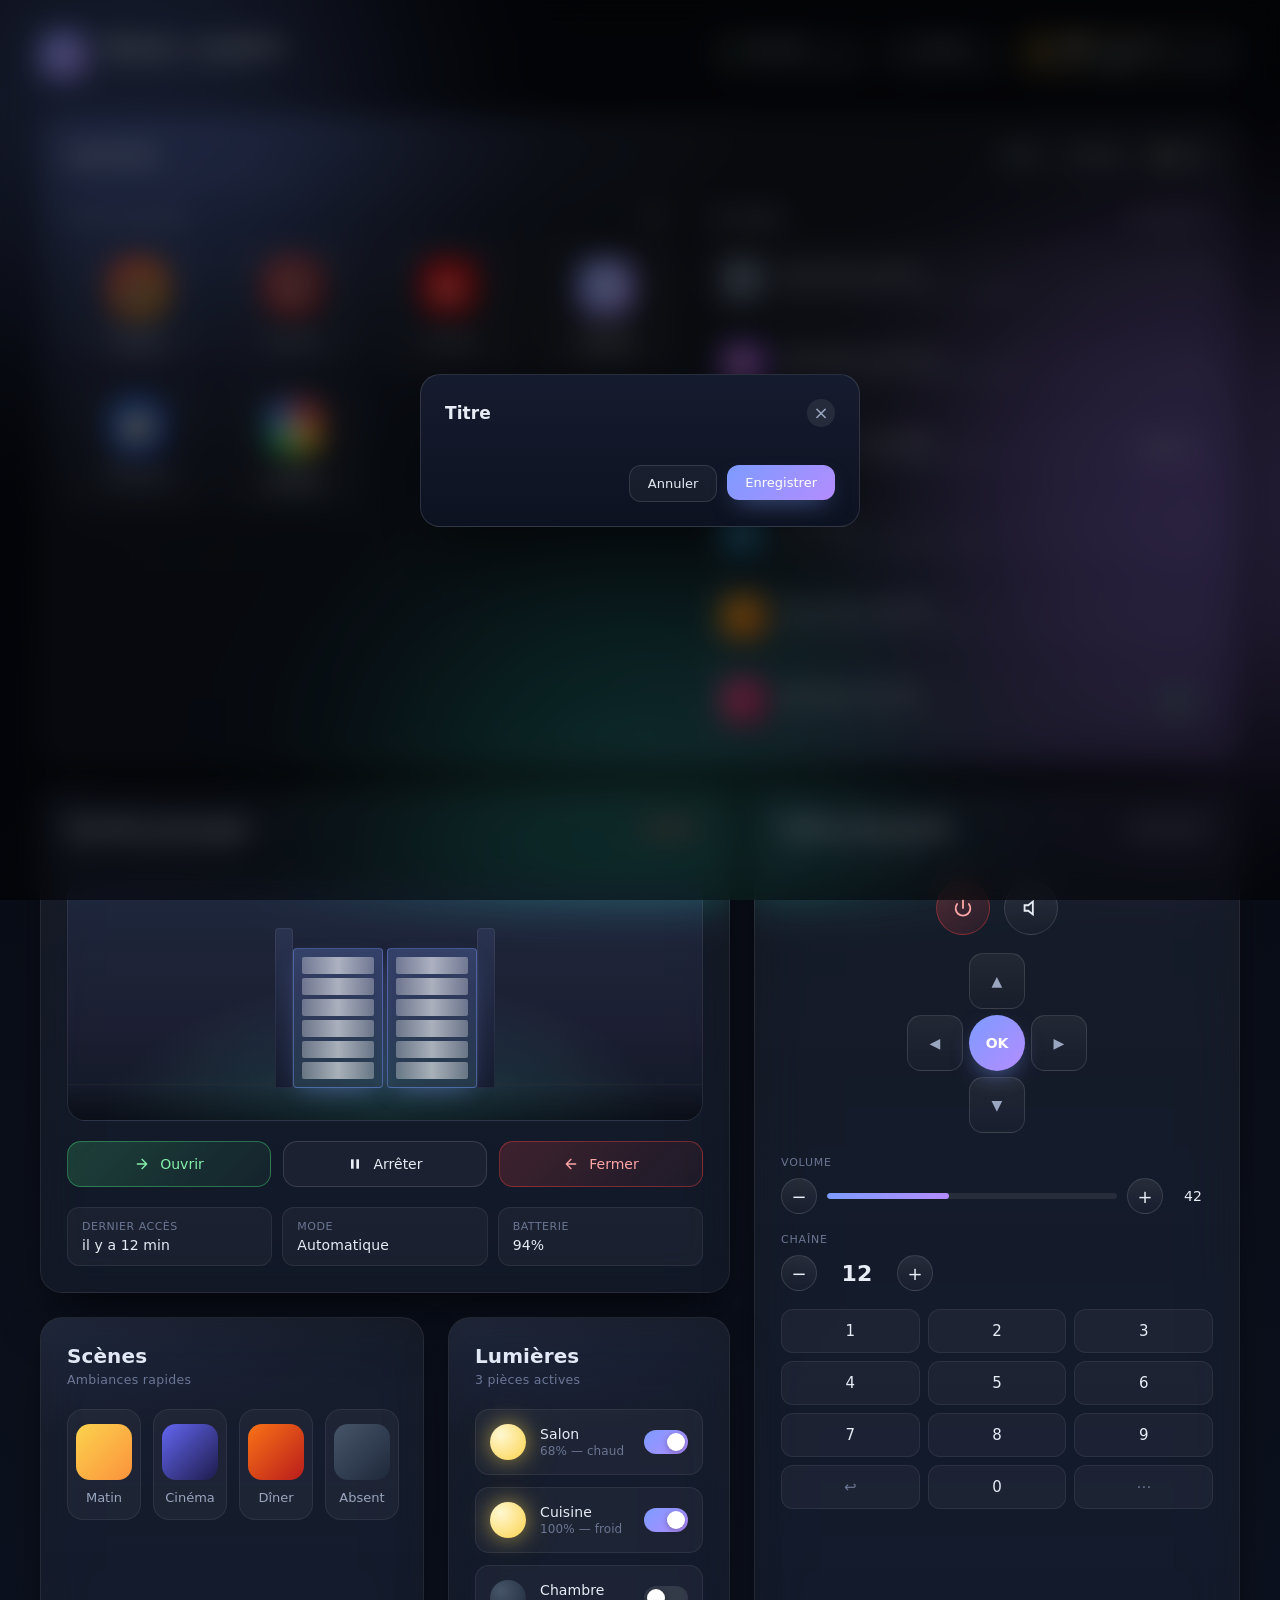
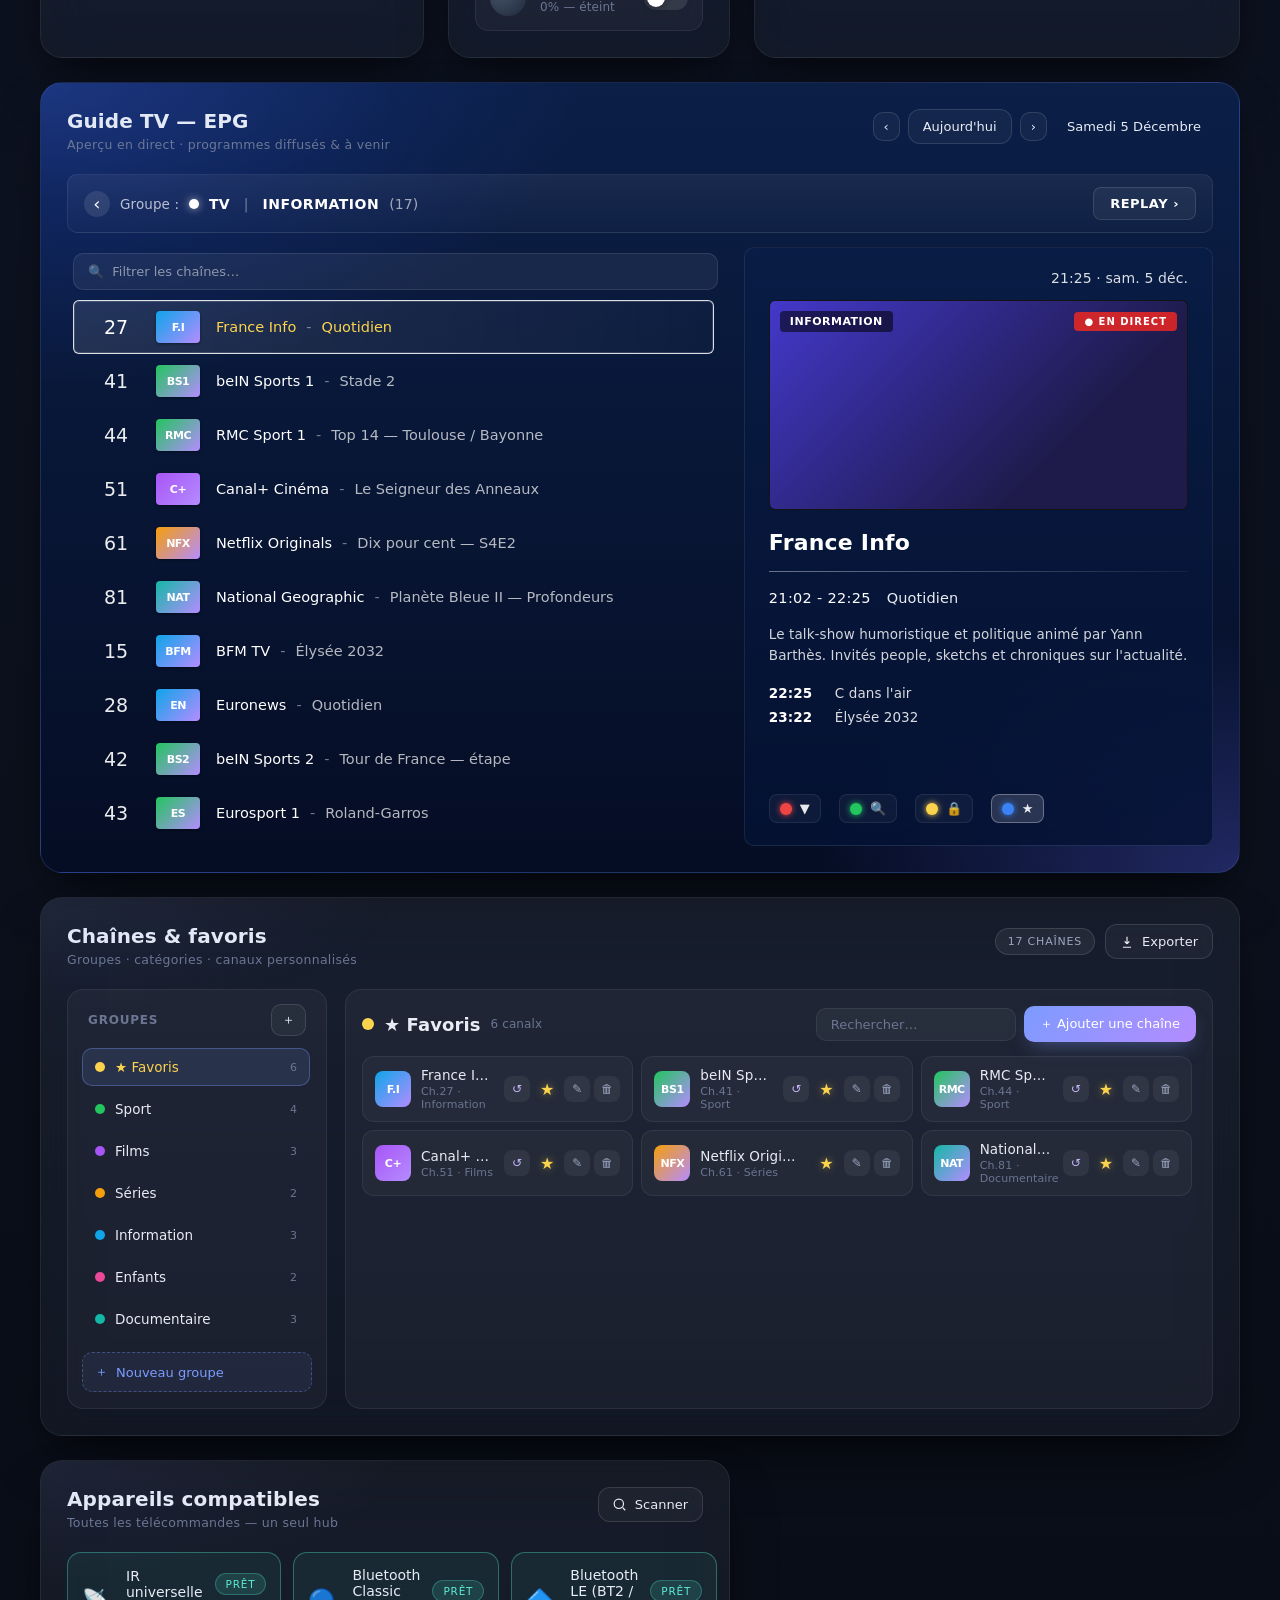
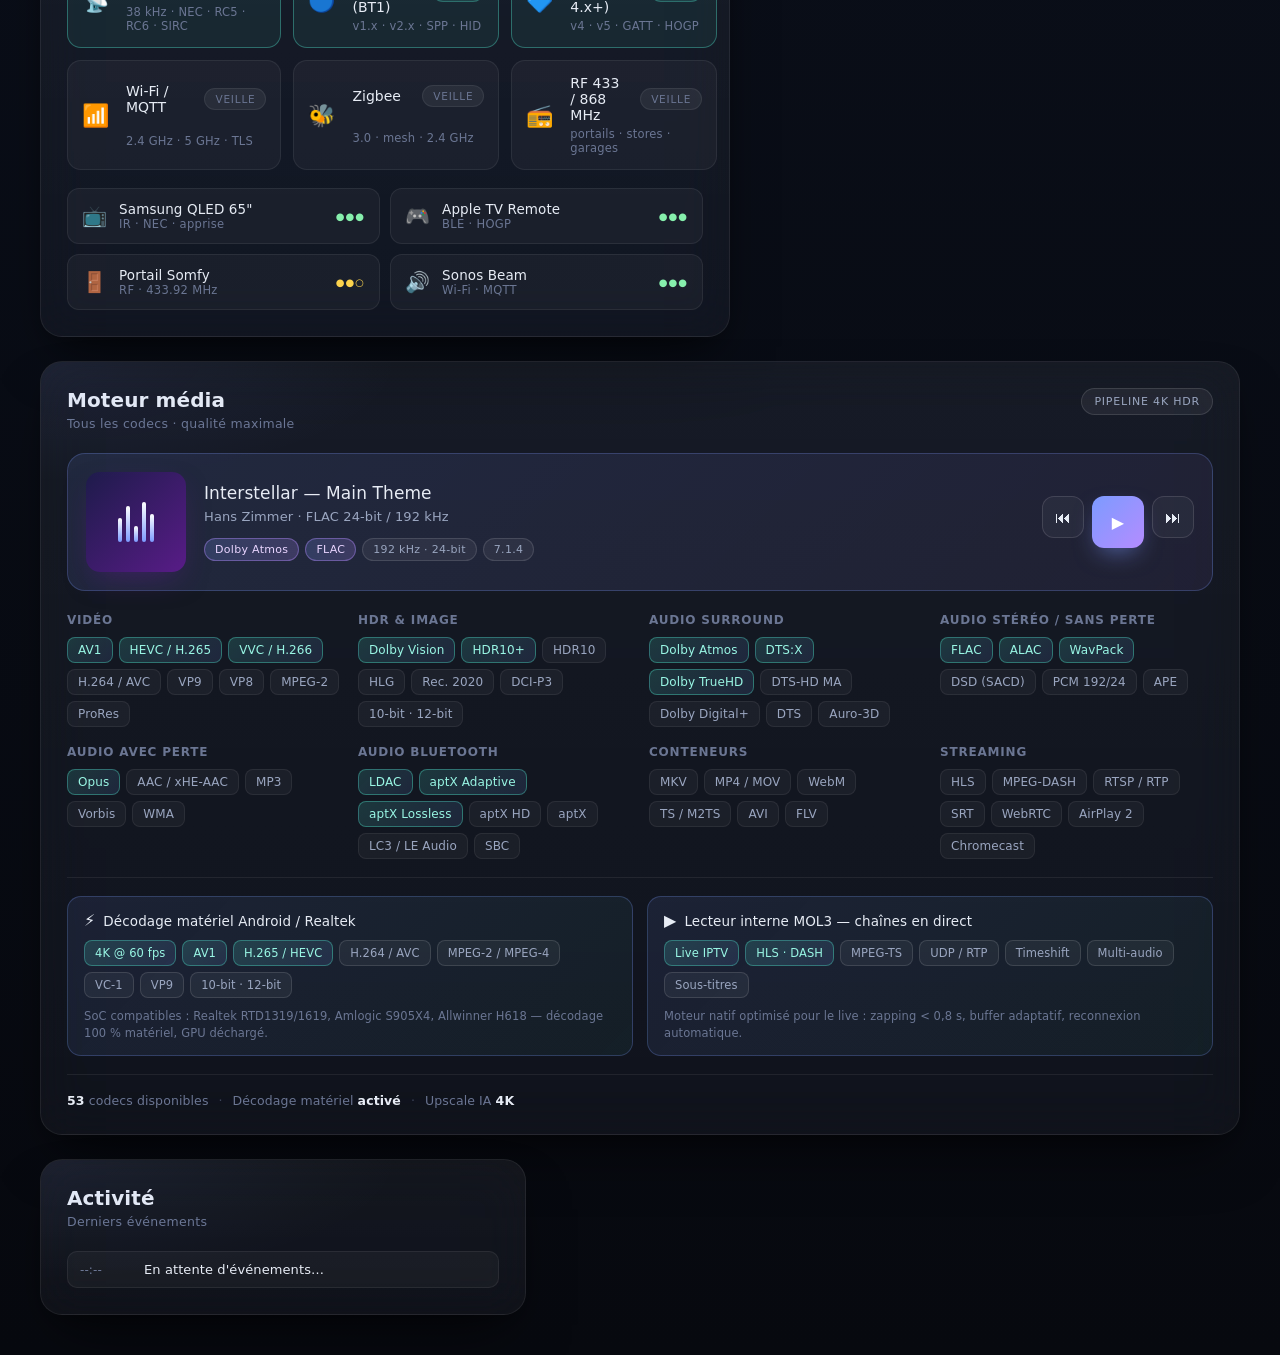
==== commit d33e21e9: "feat: mise à niveau système vers Android 16 · One UI 8 - Sous-titre launcher : Android 16 · One UI 8" ====
--- a/examples/remote-control/index.html
+++ b/examples/remote-control/index.html
@@ -74,7 +74,7 @@
       <div class="card-head">
         <div>
           <h2>Lanceur</h2>
-          <p class="subtitle">Android 14 · One UI 6 · Material You</p>
+          <p class="subtitle">Android 16 · One UI 8 · Material You</p>
         </div>
         <div class="android-status">
           <span class="a-pill"><span class="a-dot"></span>5G</span>
@@ -122,7 +122,7 @@
         <div class="launcher-col">
           <div class="col-head">
             <h3>Système</h3>
-            <span class="col-count">Android 14</span>
+            <span class="col-count">Android 16</span>
           </div>
           <div class="tools">
             <button class="tool" data-tool="settings">
@@ -145,7 +145,7 @@
               <span class="tool-icon" style="background:linear-gradient(135deg,#22c55e,#15803d)">⬆️</span>
               <div class="tool-info">
                 <span class="tool-name">Mise à jour du logiciel</span>
-                <span class="tool-desc" id="update-desc">Android 14 · build UP1A.231005.007</span>
+                <span class="tool-desc" id="update-desc">Android 16 · build BP1A.260401.006</span>
               </div>
               <span class="tool-badge" id="update-badge">À jour</span>
             </button>
